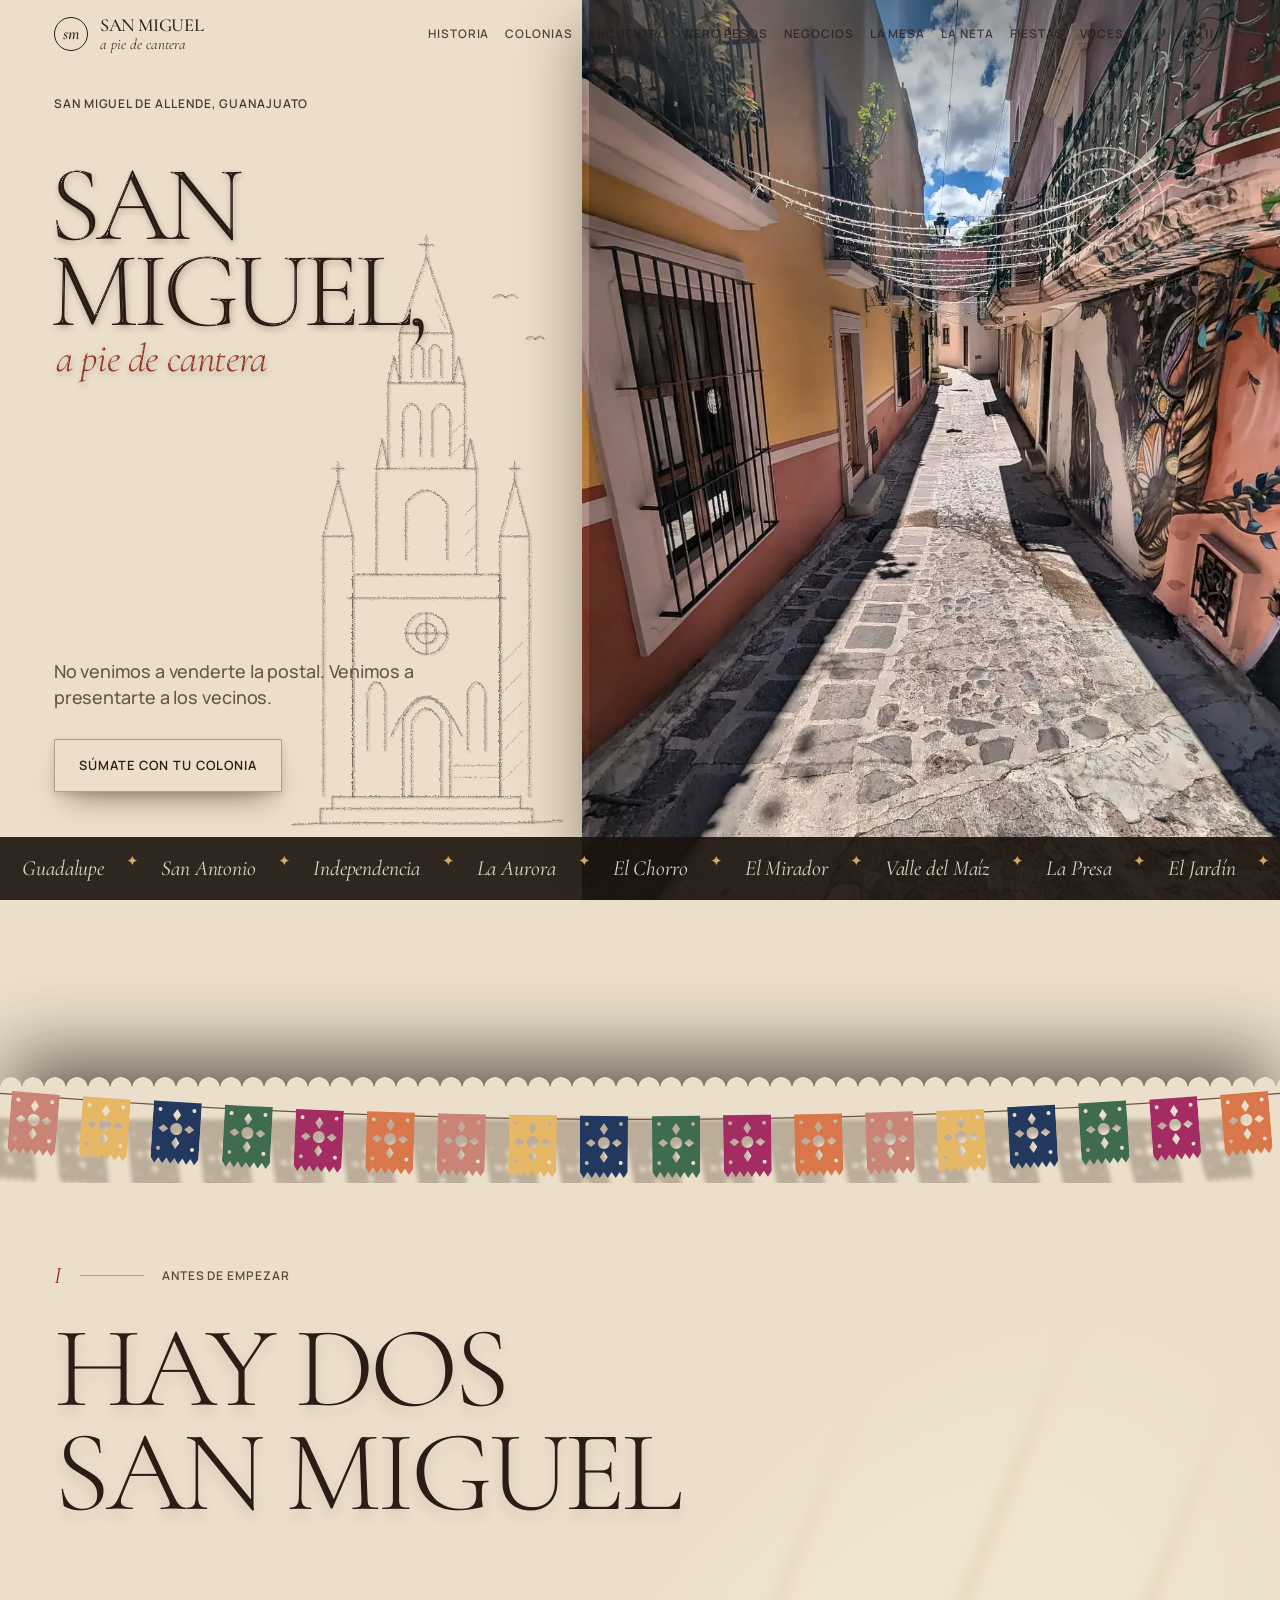
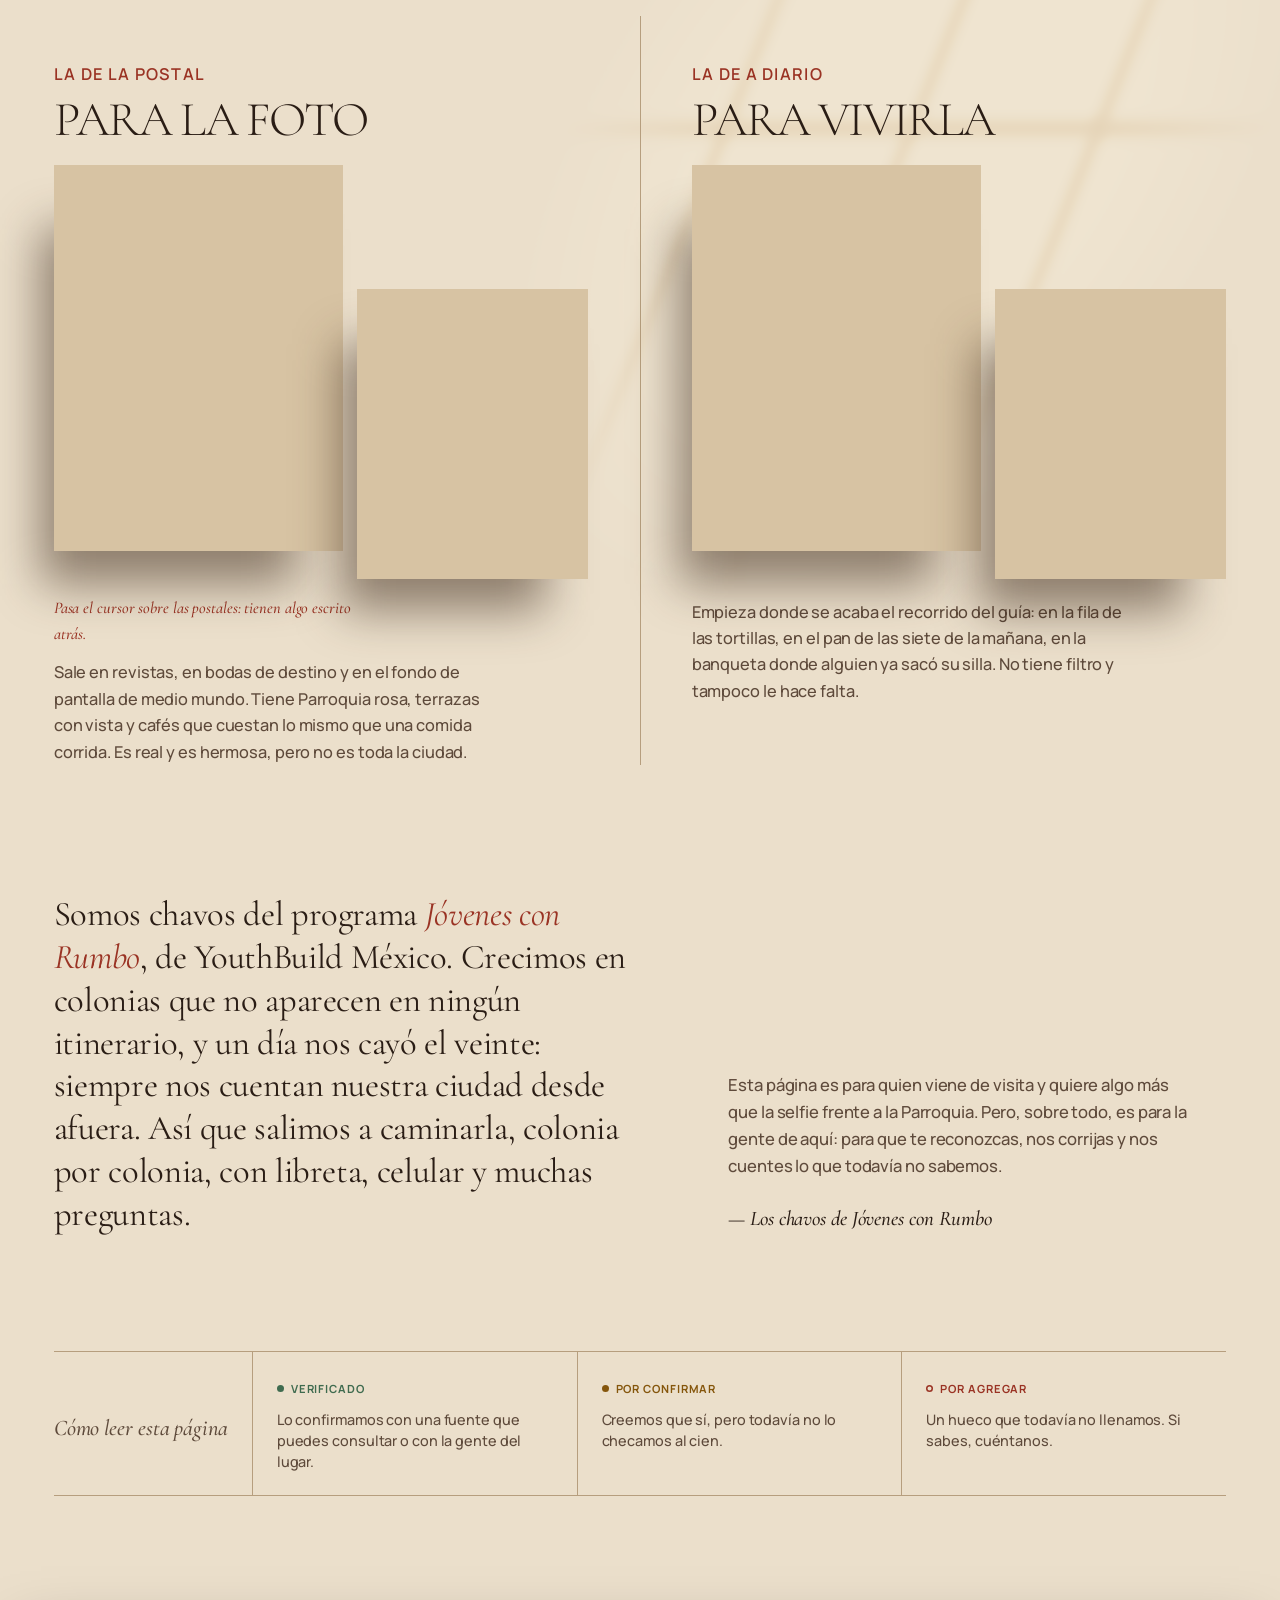
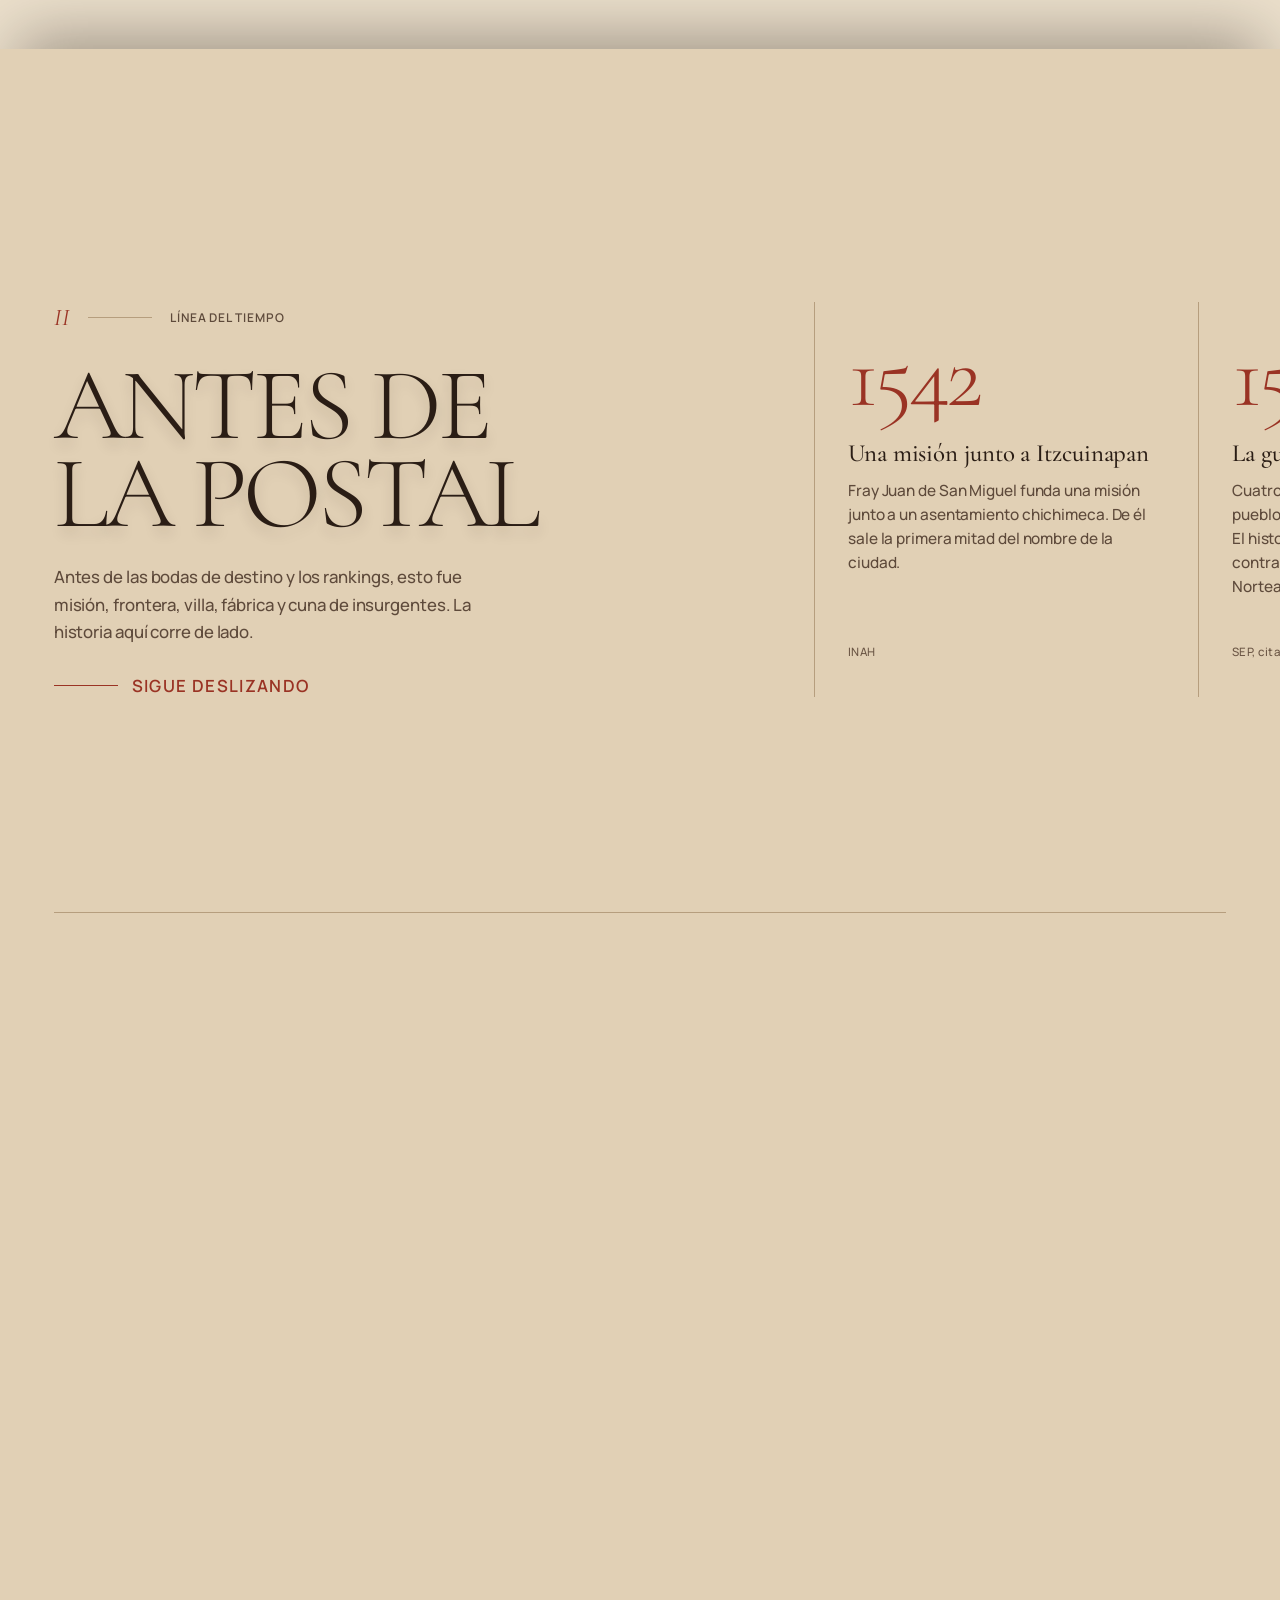
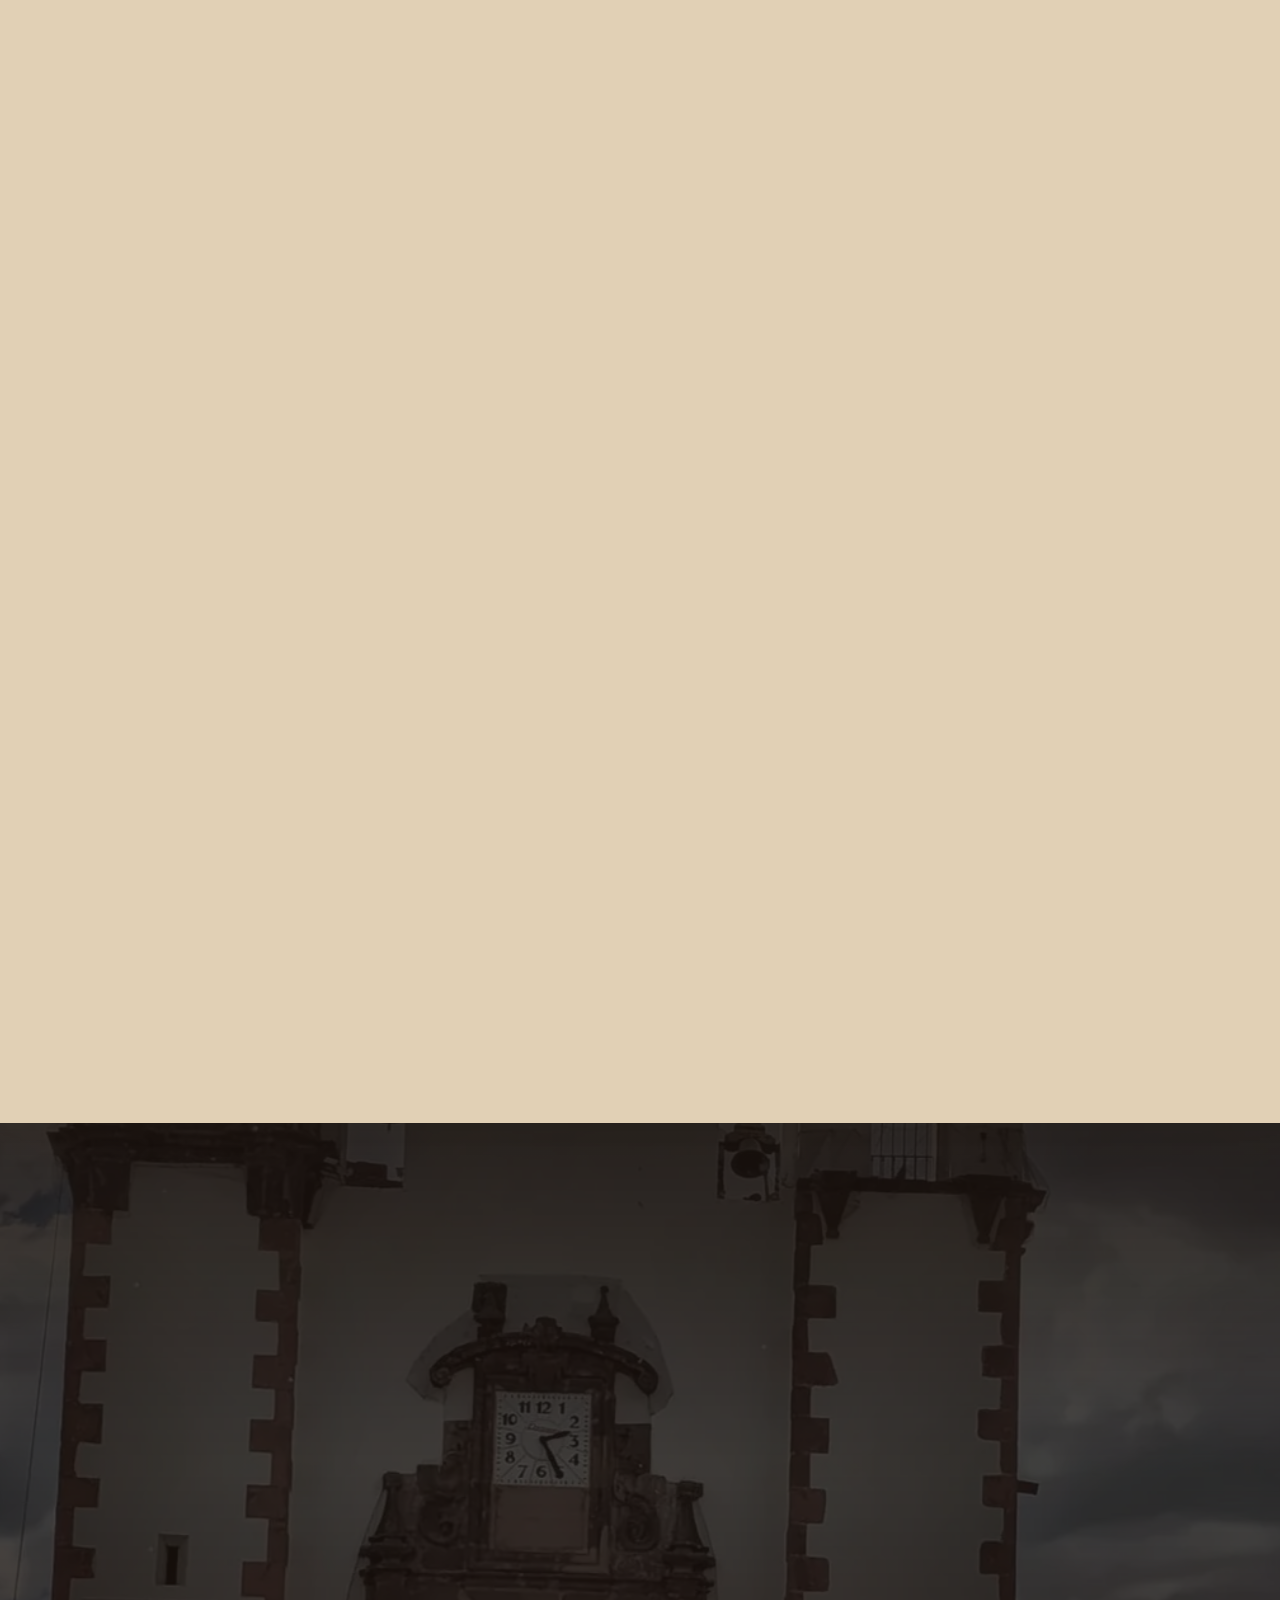
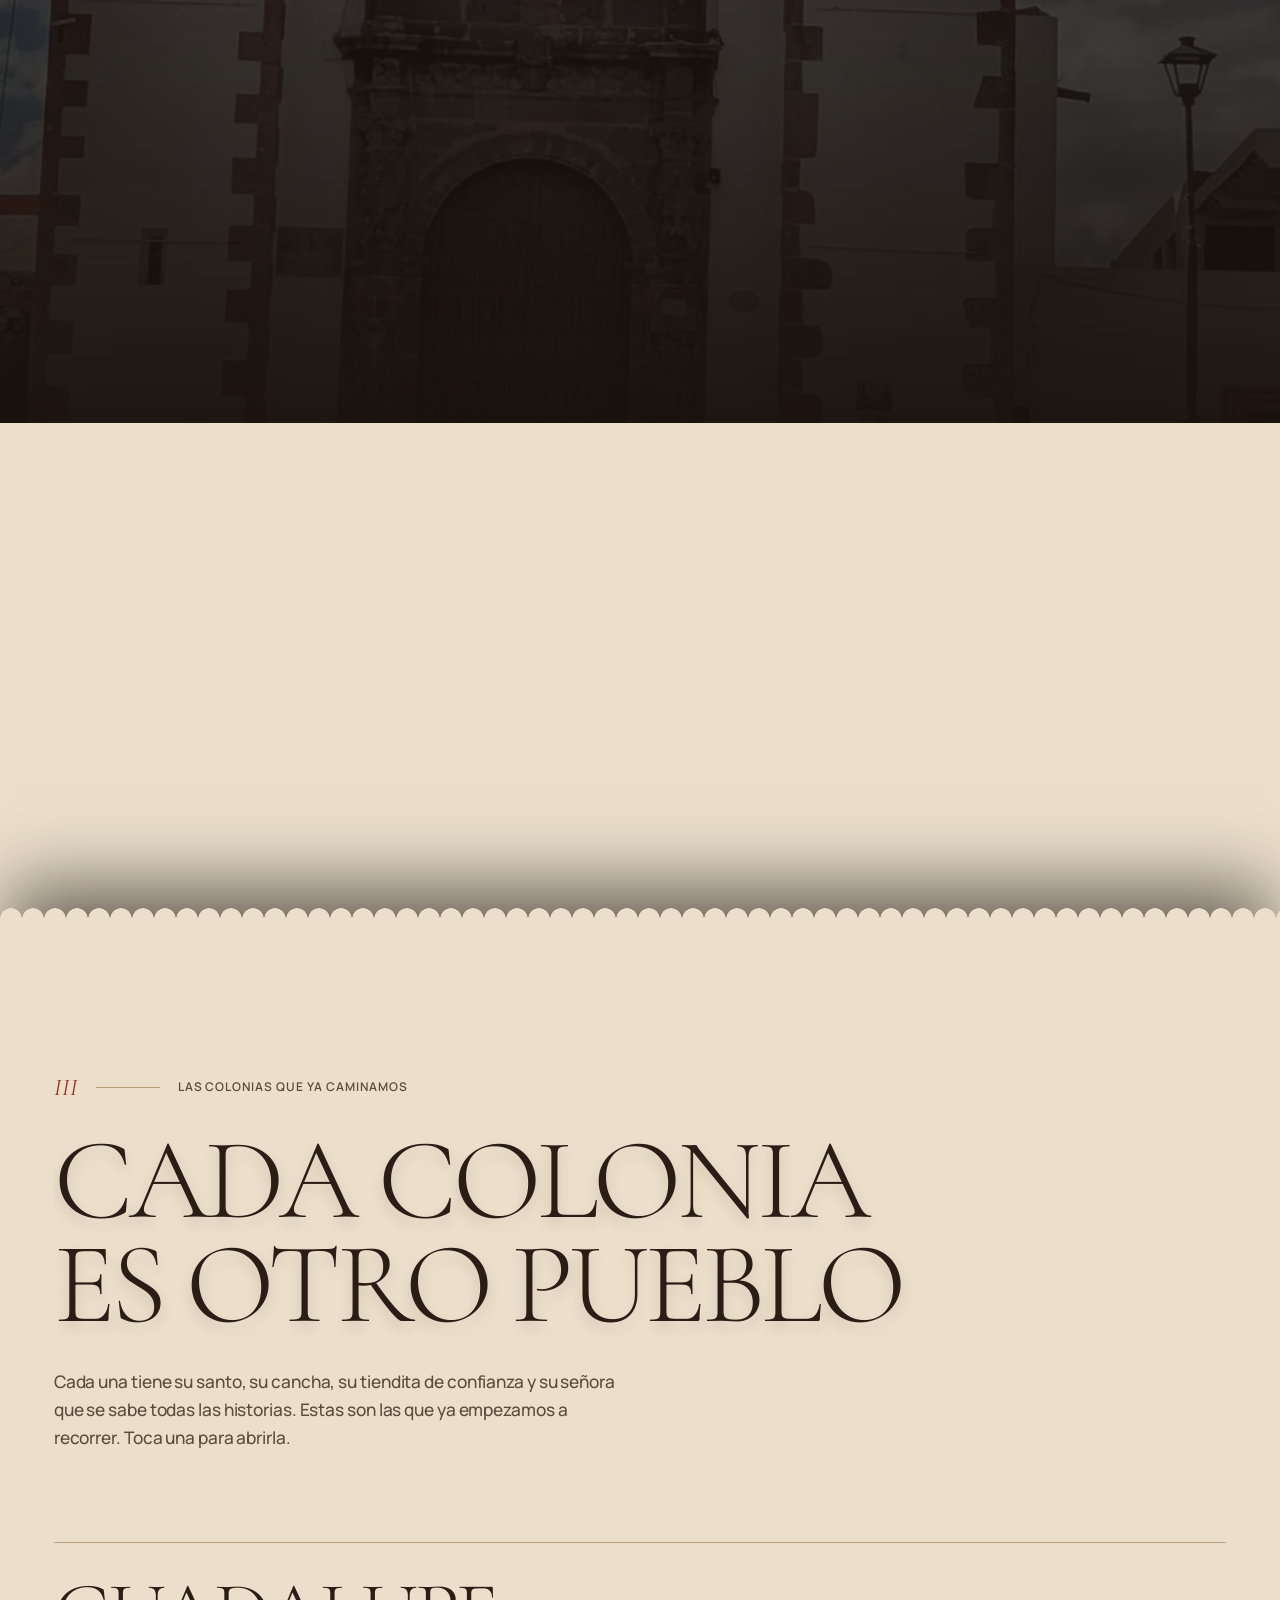
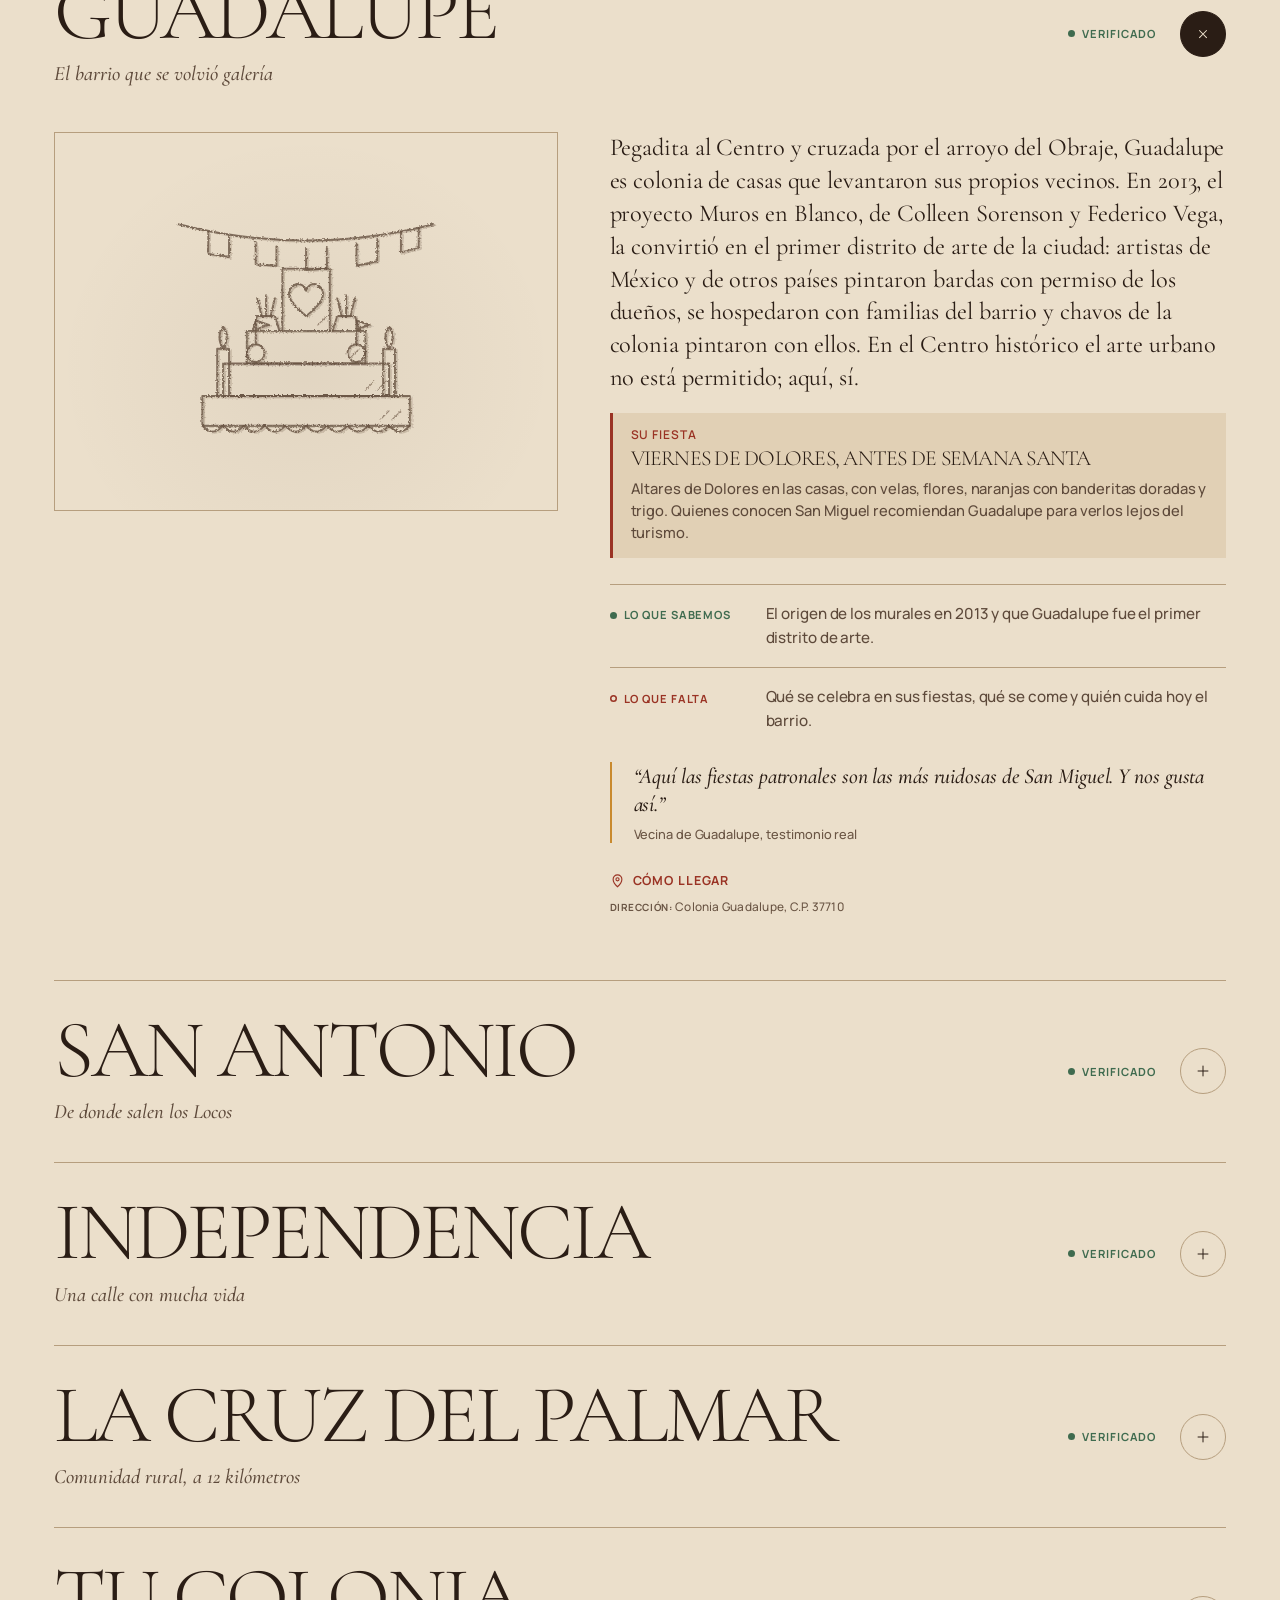
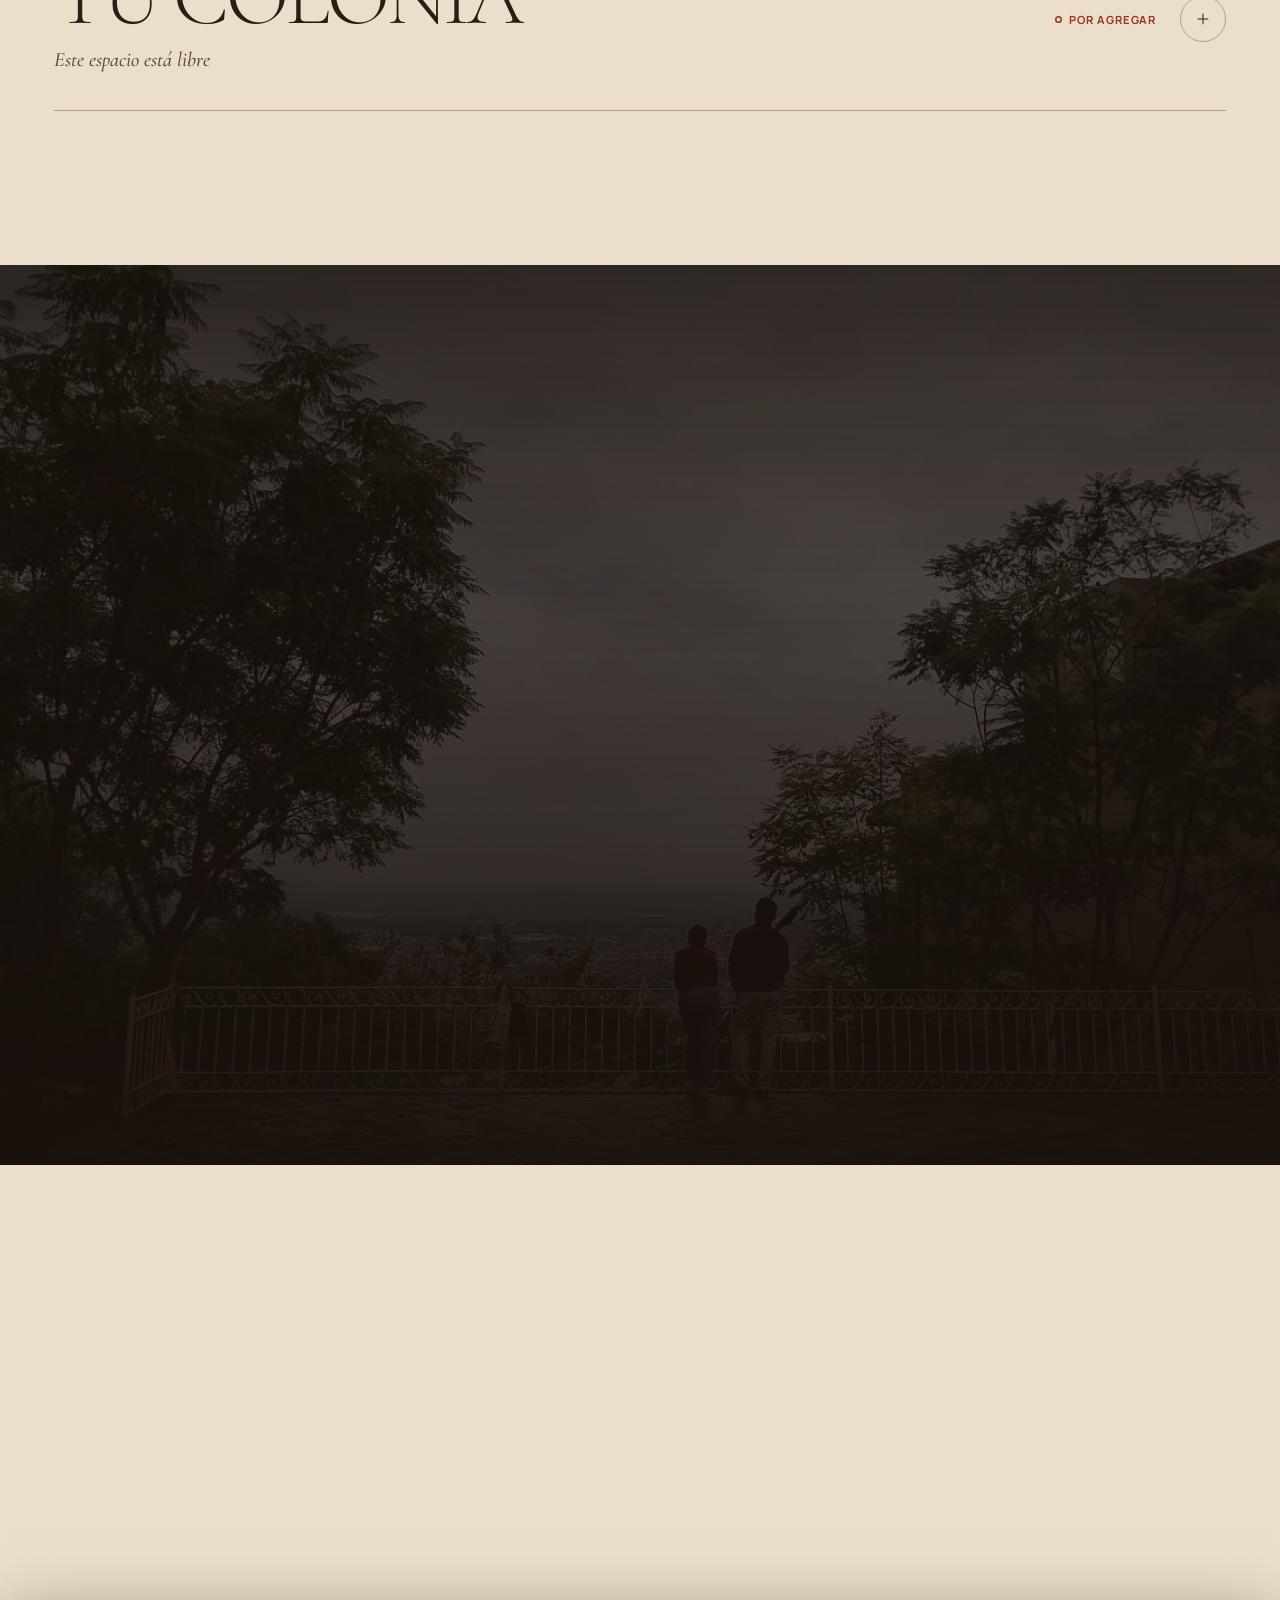
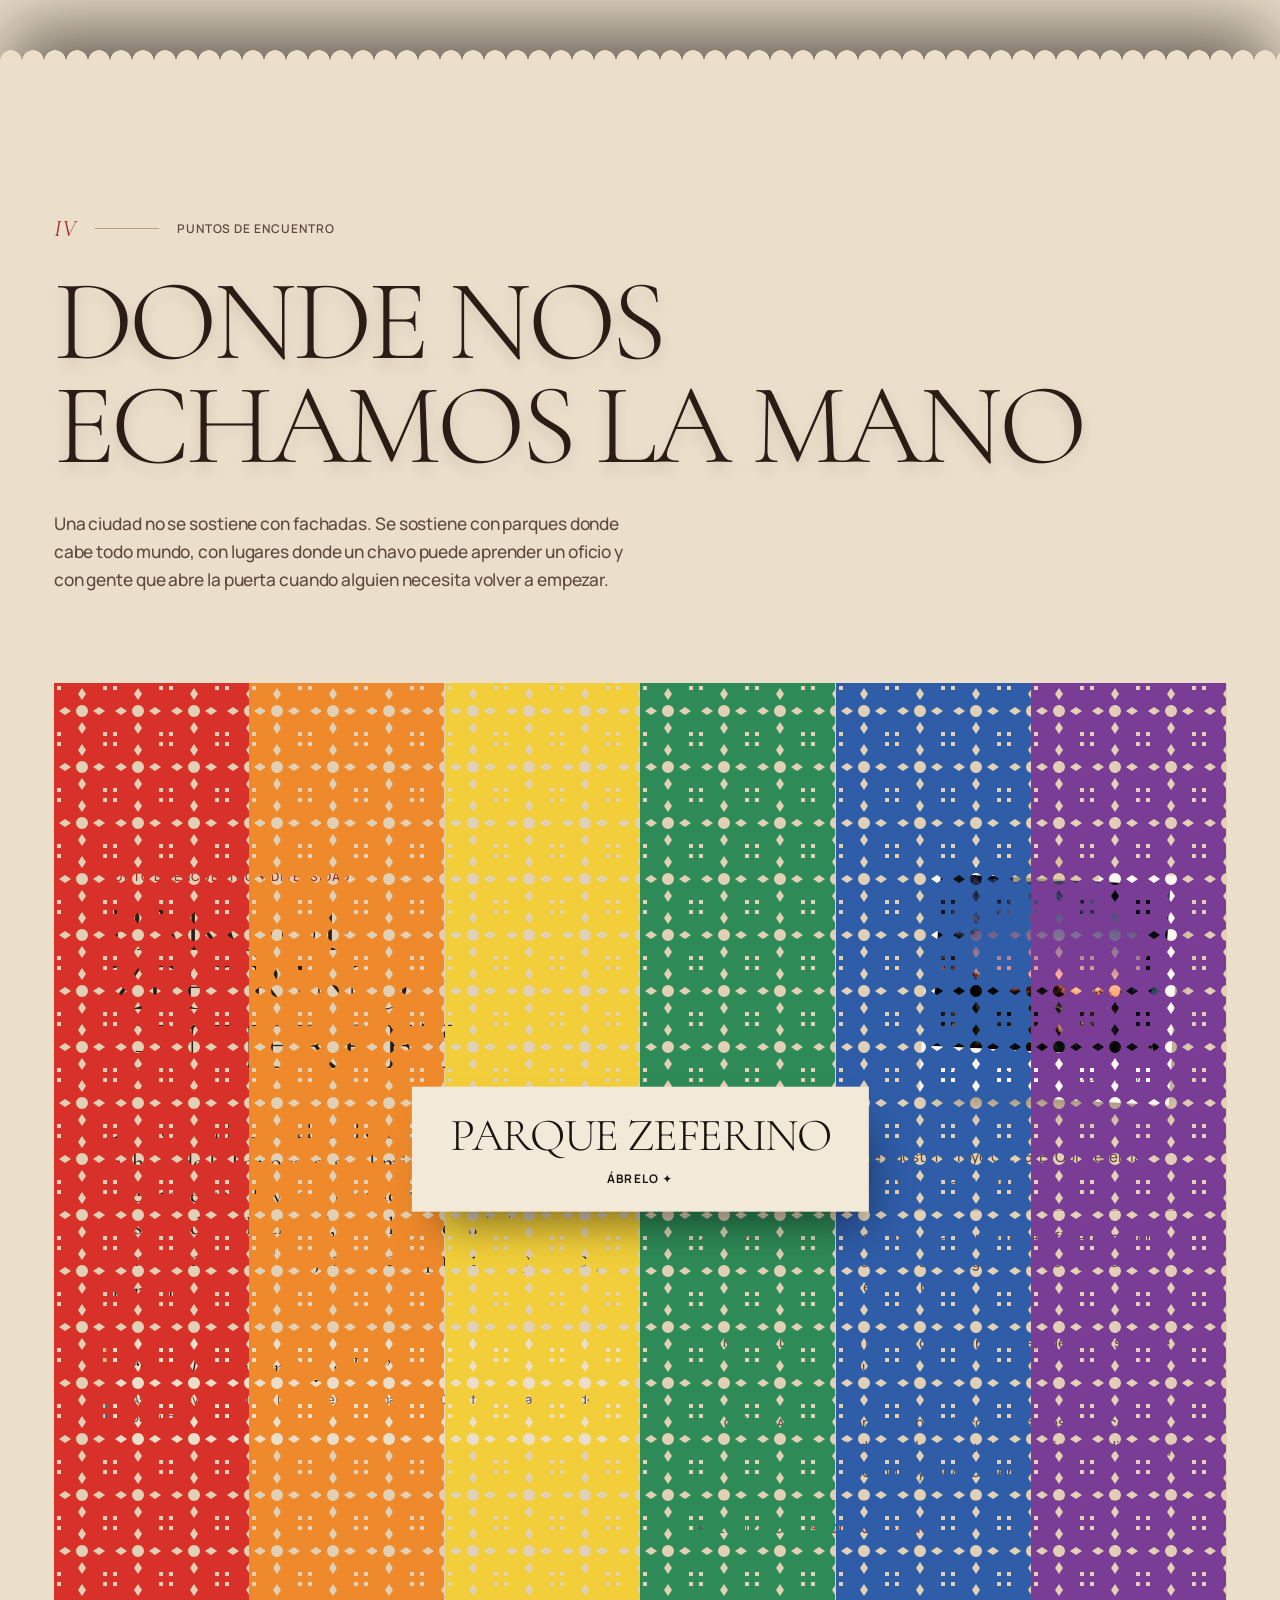
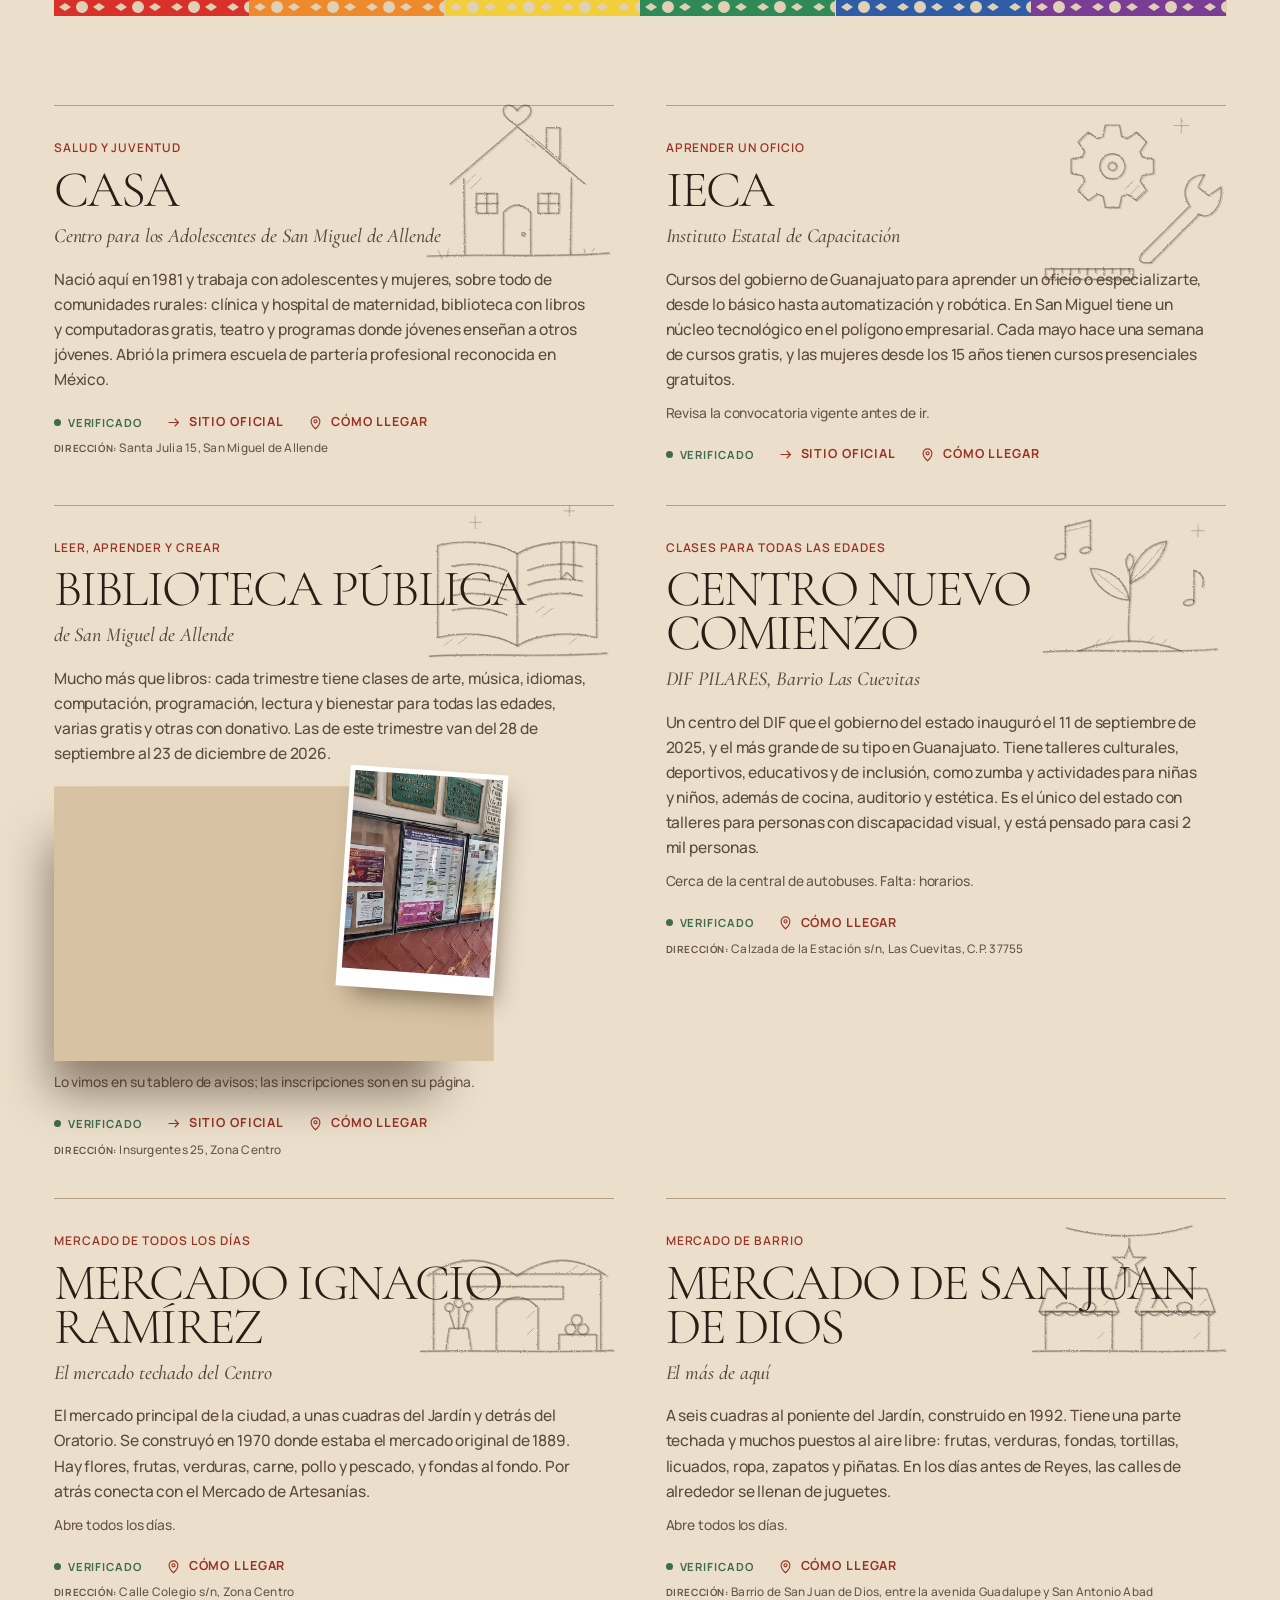
==== index.html @ 3d927558 "Add files via upload" ====
<!DOCTYPE html>
<html lang="es">
<head>
<meta charset="UTF-8">
<meta name="color-scheme" content="light">
<meta name="viewport" content="width=device-width, initial-scale=1, viewport-fit=cover">
<title>San Miguel, a pie de cantera — un recorrido de Jóvenes con Rumbo</title>
<link rel="icon" href="favicon.svg" type="image/svg+xml">
<meta name="theme-color" content="#EBDFCB">
<meta property="og:type" content="website">
<meta property="og:title" content="San Miguel, a pie de cantera">
<meta property="og:description" content="Un recorrido por la vida diaria de San Miguel de Allende, colonia por colonia, hecho por jóvenes de Jóvenes con Rumbo.">
<meta property="og:image" content="images/og-portada.jpg">
<meta name="twitter:card" content="summary_large_image">
<meta name="description" content="Un recorrido por la vida diaria de San Miguel de Allende, colonia por colonia, hecho por jóvenes del programa Jóvenes con Rumbo de YouthBuild México.">
<meta name="description" content="San Miguel de Allende contado colonia por colonia por jóvenes de aquí: historia, comunidades, planes sin gastar, negocios locales, fiestas y lo que no sale en la postal. Un proyecto de Jóvenes con Rumbo, YouthBuild México.">
<link rel="preconnect" href="https://fonts.googleapis.com">
<link rel="preconnect" href="https://fonts.gstatic.com" crossorigin>
<link href="https://fonts.googleapis.com/css2?family=Cormorant+Garamond:ital,wght@0,300;0,400;0,500;1,300;1,400&family=Manrope:wght@500;600;700&display=swap" rel="stylesheet">
<link rel="stylesheet" href="css/style.css">
</head>
<body>
<noscript><p style="padding:16px; background:#9A3324; color:#F3E9D8; font-family:sans-serif; text-align:center;">Esta página necesita JavaScript para mostrar sus fotos y varias secciones.</p></noscript>
<svg width="0" height="0" style="position:absolute" aria-hidden="true" focusable="false"><filter id="lapiz" x="-5%" y="-5%" width="110%" height="110%"><feTurbulence type="fractalNoise" baseFrequency="0.9" numOctaves="1" seed="4" result="ruido"/><feDisplacementMap in="SourceGraphic" in2="ruido" scale="2.4" xChannelSelector="R" yChannelSelector="G"/></filter><filter id="labrado" x="-4%" y="-14%" width="108%" height="140%" color-interpolation-filters="sRGB"><feGaussianBlur in="SourceAlpha" stdDeviation="1.5" result="bump"/><feDiffuseLighting in="bump" surfaceScale="2.8" diffuseConstant="1.2" lighting-color="#ffffff" result="luz"><feDistantLight azimuth="235" elevation="57"/></feDiffuseLighting><feComposite in="luz" in2="SourceGraphic" operator="arithmetic" k1="1" k2="0" k3="0" k4="0" result="relieve"/><feTurbulence type="fractalNoise" baseFrequency="0.85" numOctaves="2" seed="11" result="grano"/><feColorMatrix in="grano" type="saturate" values="0" result="granoG"/><feComponentTransfer in="granoG" result="granoS"><feFuncA type="linear" slope="0" intercept=".2"/></feComponentTransfer><feComposite in="granoS" in2="SourceAlpha" operator="in" result="granoT"/><feBlend in="granoT" in2="relieve" mode="multiply" result="piedra"/><feGaussianBlur in="SourceAlpha" stdDeviation="10" result="sb"/><feOffset in="sb" dy="6" result="so"/><feFlood flood-color="#120a06" flood-opacity=".62"/><feComposite in2="so" operator="in" result="sombra"/><feMerge><feMergeNode in="sombra"/><feMergeNode in="piedra"/></feMerge></filter><filter id="labrado-tinta" x="-4%" y="-14%" width="108%" height="140%" color-interpolation-filters="sRGB"><feGaussianBlur in="SourceAlpha" stdDeviation="1.3" result="bump"/><feSpecularLighting in="bump" surfaceScale="3.2" specularConstant="1" specularExponent="34" lighting-color="#fff6e6" result="brillo"><feDistantLight azimuth="235" elevation="48"/></feSpecularLighting><feComposite in="brillo" in2="SourceAlpha" operator="in" result="brilloT"/><feComposite in="SourceGraphic" in2="brilloT" operator="arithmetic" k1="0" k2="1" k3=".75" k4="0" result="relieve"/><feTurbulence type="fractalNoise" baseFrequency="0.85" numOctaves="2" seed="11" result="grano"/><feColorMatrix in="grano" type="saturate" values="0" result="granoG"/><feComponentTransfer in="granoG" result="granoS"><feFuncA type="linear" slope="0" intercept=".16"/></feComponentTransfer><feComposite in="granoS" in2="SourceAlpha" operator="in" result="granoT"/><feBlend in="granoT" in2="relieve" mode="multiply" result="piedra"/><feGaussianBlur in="SourceAlpha" stdDeviation="3" result="sb"/><feOffset in="sb" dx="1" dy="3" result="so"/><feFlood flood-color="#2a1d15" flood-opacity=".3"/><feComposite in2="so" operator="in" result="sombra"/><feMerge><feMergeNode in="sombra"/><feMergeNode in="piedra"/></feMerge></filter></svg>
<a class="salta" href="#dos">Saltar al contenido</a>

<!-- ===================== NAV ===================== -->
<nav class="nav sobre" id="nav" aria-label="Secciones">
  <div class="nav-in">
    <a class="marca" href="#inicio"><span class="marca-sello" aria-hidden="true">sm</span><span class="marca-txt">San Miguel<i>a pie de cantera</i></span></a>
    <div class="nav-links">
      <a href="#historia">Historia</a>
      <a href="#comunidades">Colonias</a>
      <a href="#encuentro">Encuentro</a>
      <a href="#cero-pesos">Cero pesos</a>
      <a href="#negocios">Negocios</a>
      <a href="#la-mesa">La mesa</a>
      <a href="#la-neta">La neta</a>
      <a href="#fiestas">Fiestas</a>
      <a href="#voces">Voces</a>
    </div>
    <svg class="sol" viewBox="0 0 44 26" aria-hidden="true"><path d="M4 23 A18 18 0 0 1 40 23"/><circle id="sol-punto" cx="4" cy="23" r="3.2"/></svg>
    <a class="btn btn-oscuro" href="#cuentanos" id="nav-cta">Cuéntanos</a>
    <button class="pausa" id="pausa" type="button" aria-pressed="false" title="Pausar animaciones"><svg class="i-pausa" viewBox="0 0 24 24" aria-hidden="true"><path d="M8 5v14M16 5v14"/></svg><svg class="i-play" viewBox="0 0 24 24" aria-hidden="true"><path d="M8 5l11 7-11 7z"/></svg><span class="sr">Pausar animaciones</span></button>
    <button class="menu-btn" id="menu-btn" aria-expanded="false" aria-controls="menu">Menú</button>
  </div>
</nav>

<div class="menu" id="menu" aria-hidden="true">
  <button class="menu-cerrar" id="menu-cerrar">Cerrar</button>
  <ol>
    <li><a href="#dos"><span>I</span>Dos San Miguel</a></li>
    <li><a href="#historia"><span>II</span>Historia</a></li>
    <li><a href="#comunidades"><span>III</span>Colonias</a></li>
    <li><a href="#encuentro"><span>IV</span>Encuentro</a></li>
    <li><a href="#cero-pesos"><span>V</span>Cero pesos</a></li>
    <li><a href="#negocios"><span>VI</span>Negocios</a></li>
    <li><a href="#la-mesa"><span>VII</span>La mesa</a></li>
    <li><a href="#la-neta"><span>VIII</span>La neta</a></li>
    <li><a href="#fiestas"><span>IX</span>Fiestas</a></li>
    <li><a href="#voces"><span>X</span>Voces</a></li>
    <li><a href="#cuentanos"><span>✦</span>Cuéntanos</a></li>
  </ol>
  <p class="lbl" style="opacity:.6">Jóvenes con Rumbo, YouthBuild México</p>
</div>

<main>
<!-- ===================== PORTADA + I. DOS SAN MIGUEL ===================== -->
<section class="capitulo dos" id="inicio">
  <header class="portada hero" data-portada>
    <div class="portada-foto"><img data-img="callejonLuces" alt="Callejón empedrado entre casas amarilla y rosa, con balcones de herrería, un mural y series de luces cruzando de lado a lado"></div>
    <div class="portada-velo"></div>
    <div class="hero-dibujo" aria-hidden="true"><svg viewBox="0 -16 200 416"><g filter="url(#lapiz)"><path class="tr " pathLength="1" style="transition-delay:0ms" d="M8 392 C60 388 140 394 192 389"/><path class="tr " pathLength="1" style="transition-delay:40ms" d="M28 391 L28 381 L172 381 L172 391"/><path class="tr " pathLength="1" style="transition-delay:80ms" d="M36 381 L36 373 L164 373 L164 381"/><path class="tr " pathLength="1" style="transition-delay:120ms" d="M30 373 L30 196 L50 196 L50 373"/><path class="tr " pathLength="1" style="transition-delay:160ms" d="M30 196 L40 158 L50 196"/><path class="tr " pathLength="1" style="transition-delay:200ms" d="M40 158 L40 146"/><path class="tr " pathLength="1" style="transition-delay:240ms" d="M36 150 L44 150"/><path class="tr " pathLength="1" style="transition-delay:280ms" d="M150 373 L150 196 L170 196 L170 373"/><path class="tr " pathLength="1" style="transition-delay:320ms" d="M150 196 L160 158 L170 196"/><path class="tr " pathLength="1" style="transition-delay:360ms" d="M160 158 L160 146"/><path class="tr " pathLength="1" style="transition-delay:400ms" d="M156 150 L164 150"/><path class="tr " pathLength="1" style="transition-delay:440ms" d="M50 373 L50 222 L150 222 L150 373"/><path class="tr " pathLength="1" style="transition-delay:480ms" d="M46 238 L154 238"/><path class="tr " pathLength="1" style="transition-delay:520ms" d="M84 373 L84 320 Q100 292 116 320 L116 373"/><path class="tr " pathLength="1" style="transition-delay:560ms" d="M90 373 L90 322 Q100 304 110 322 L110 373"/><path class="tr " pathLength="1" style="transition-delay:600ms" d="M76 332 Q100 278 124 332"/><path class="tr " pathLength="1" style="transition-delay:640ms" d="M86 262 a14 14 0 1 0 28 0 a14 14 0 1 0 -28 0"/><path class="tr " pathLength="1" style="transition-delay:680ms" d="M93 262 a7 7 0 1 0 14 0 a7 7 0 1 0 -14 0"/><path class="tr " pathLength="1" style="transition-delay:720ms" d="M100 248 L100 276"/><path class="tr " pathLength="1" style="transition-delay:760ms" d="M86 262 L114 262"/><path class="tr " pathLength="1" style="transition-delay:800ms" d="M60 342 L60 302 Q66 288 72 302 L72 342"/><path class="tr " pathLength="1" style="transition-delay:840ms" d="M128 342 L128 302 Q134 288 140 302 L140 342"/><path class="tr " pathLength="1" style="transition-delay:880ms" d="M66 222 L66 150 L134 150 L134 222"/><path class="tr " pathLength="1" style="transition-delay:920ms" d="M86 212 L86 174 Q100 156 114 174 L114 212"/><path class="tr " pathLength="1" style="transition-delay:960ms" d="M66 150 L70 130 L74 150"/><path class="tr " pathLength="1" style="transition-delay:1000ms" d="M134 150 L130 130 L126 150"/><path class="tr " pathLength="1" style="transition-delay:1040ms" d="M74 150 L74 92 L126 92 L126 150"/><path class="tr " pathLength="1" style="transition-delay:1080ms" d="M84 142 L84 112 Q90 100 96 112 L96 142"/><path class="tr " pathLength="1" style="transition-delay:1120ms" d="M104 142 L104 112 Q110 100 116 112 L116 142"/><path class="tr " pathLength="1" style="transition-delay:1160ms" d="M74 92 L78 74 L82 92"/><path class="tr " pathLength="1" style="transition-delay:1200ms" d="M126 92 L122 74 L118 92"/><path class="tr " pathLength="1" style="transition-delay:1240ms" d="M82 92 L82 58 L118 58 L118 92"/><path class="tr " pathLength="1" style="transition-delay:1280ms" d="M90 88 L90 70 Q94 62 98 70 L98 88"/><path class="tr " pathLength="1" style="transition-delay:1320ms" d="M102 88 L102 70 Q106 62 110 70 L110 88"/><path class="tr " pathLength="1" style="transition-delay:1360ms" d="M82 58 L100 6 L118 58"/><path class="tr " pathLength="1" style="transition-delay:1400ms" d="M100 6 L100 -8"/><path class="tr " pathLength="1" style="transition-delay:1440ms" d="M95 -2 L105 -2"/><path class="tr " pathLength="1" style="transition-delay:1480ms" d="M146 34 q4 -4 8 0 q4 -4 8 0"/><path class="tr " pathLength="1" style="transition-delay:1520ms" d="M168 62 q3 -3 6 0 q3 -3 6 0"/><path class="tr h" pathLength="1" style="transition-delay:1560ms" d="M152 362 L166 348"/><path class="tr h" pathLength="1" style="transition-delay:1600ms" d="M152 342 L166 328"/><path class="tr h" pathLength="1" style="transition-delay:1640ms" d="M152 322 L166 308"/><path class="tr h" pathLength="1" style="transition-delay:1680ms" d="M152 302 L166 288"/><path class="tr h" pathLength="1" style="transition-delay:1720ms" d="M152 282 L166 268"/><path class="tr h" pathLength="1" style="transition-delay:1760ms" d="M126 210 L134 202"/><path class="tr h" pathLength="1" style="transition-delay:1800ms" d="M126 196 L134 188"/><path class="tr h" pathLength="1" style="transition-delay:1840ms" d="M126 182 L134 174"/><path class="tr h" pathLength="1" style="transition-delay:1880ms" d="M118 140 L126 132"/><path class="tr h" pathLength="1" style="transition-delay:1920ms" d="M118 126 L126 118"/><path class="tr h" pathLength="1" style="transition-delay:1960ms" d="M108 46 L114 56"/><path class="tr h" pathLength="1" style="transition-delay:2000ms" d="M106 34 L112 46"/><path class="tr h" pathLength="1" style="transition-delay:2040ms" d="M118 360 L148 360"/><path class="tr h" pathLength="1" style="transition-delay:2080ms" d="M118 352 L148 352"/><g class="eco" transform="translate(1.2 .8)"><path class="tr " pathLength="1" style="transition-delay:0ms" d="M8 392 C60 388 140 394 192 389"/><path class="tr " pathLength="1" style="transition-delay:40ms" d="M28 391 L28 381 L172 381 L172 391"/><path class="tr " pathLength="1" style="transition-delay:80ms" d="M36 381 L36 373 L164 373 L164 381"/><path class="tr " pathLength="1" style="transition-delay:120ms" d="M30 373 L30 196 L50 196 L50 373"/><path class="tr " pathLength="1" style="transition-delay:160ms" d="M30 196 L40 158 L50 196"/><path class="tr " pathLength="1" style="transition-delay:200ms" d="M40 158 L40 146"/><path class="tr " pathLength="1" style="transition-delay:240ms" d="M36 150 L44 150"/><path class="tr " pathLength="1" style="transition-delay:280ms" d="M150 373 L150 196 L170 196 L170 373"/><path class="tr " pathLength="1" style="transition-delay:320ms" d="M150 196 L160 158 L170 196"/><path class="tr " pathLength="1" style="transition-delay:360ms" d="M160 158 L160 146"/><path class="tr " pathLength="1" style="transition-delay:400ms" d="M156 150 L164 150"/><path class="tr " pathLength="1" style="transition-delay:440ms" d="M50 373 L50 222 L150 222 L150 373"/><path class="tr " pathLength="1" style="transition-delay:480ms" d="M46 238 L154 238"/><path class="tr " pathLength="1" style="transition-delay:520ms" d="M84 373 L84 320 Q100 292 116 320 L116 373"/><path class="tr " pathLength="1" style="transition-delay:560ms" d="M90 373 L90 322 Q100 304 110 322 L110 373"/><path class="tr " pathLength="1" style="transition-delay:600ms" d="M76 332 Q100 278 124 332"/><path class="tr " pathLength="1" style="transition-delay:640ms" d="M86 262 a14 14 0 1 0 28 0 a14 14 0 1 0 -28 0"/><path class="tr " pathLength="1" style="transition-delay:680ms" d="M93 262 a7 7 0 1 0 14 0 a7 7 0 1 0 -14 0"/><path class="tr " pathLength="1" style="transition-delay:720ms" d="M100 248 L100 276"/><path class="tr " pathLength="1" style="transition-delay:760ms" d="M86 262 L114 262"/><path class="tr " pathLength="1" style="transition-delay:800ms" d="M60 342 L60 302 Q66 288 72 302 L72 342"/><path class="tr " pathLength="1" style="transition-delay:840ms" d="M128 342 L128 302 Q134 288 140 302 L140 342"/><path class="tr " pathLength="1" style="transition-delay:880ms" d="M66 222 L66 150 L134 150 L134 222"/><path class="tr " pathLength="1" style="transition-delay:920ms" d="M86 212 L86 174 Q100 156 114 174 L114 212"/><path class="tr " pathLength="1" style="transition-delay:960ms" d="M66 150 L70 130 L74 150"/><path class="tr " pathLength="1" style="transition-delay:1000ms" d="M134 150 L130 130 L126 150"/><path class="tr " pathLength="1" style="transition-delay:1040ms" d="M74 150 L74 92 L126 92 L126 150"/><path class="tr " pathLength="1" style="transition-delay:1080ms" d="M84 142 L84 112 Q90 100 96 112 L96 142"/><path class="tr " pathLength="1" style="transition-delay:1120ms" d="M104 142 L104 112 Q110 100 116 112 L116 142"/><path class="tr " pathLength="1" style="transition-delay:1160ms" d="M74 92 L78 74 L82 92"/><path class="tr " pathLength="1" style="transition-delay:1200ms" d="M126 92 L122 74 L118 92"/><path class="tr " pathLength="1" style="transition-delay:1240ms" d="M82 92 L82 58 L118 58 L118 92"/><path class="tr " pathLength="1" style="transition-delay:1280ms" d="M90 88 L90 70 Q94 62 98 70 L98 88"/><path class="tr " pathLength="1" style="transition-delay:1320ms" d="M102 88 L102 70 Q106 62 110 70 L110 88"/><path class="tr " pathLength="1" style="transition-delay:1360ms" d="M82 58 L100 6 L118 58"/><path class="tr " pathLength="1" style="transition-delay:1400ms" d="M100 6 L100 -8"/><path class="tr " pathLength="1" style="transition-delay:1440ms" d="M95 -2 L105 -2"/><path class="tr " pathLength="1" style="transition-delay:1480ms" d="M146 34 q4 -4 8 0 q4 -4 8 0"/><path class="tr " pathLength="1" style="transition-delay:1520ms" d="M168 62 q3 -3 6 0 q3 -3 6 0"/></g></g></svg></div>
    <div class="hero-meta lbl"><span>San Miguel de Allende, Guanajuato</span><span>Un recorrido de Jóvenes con Rumbo</span></div>
    <svg class="matasellos" viewBox="0 0 220 160" aria-hidden="true"><defs><path id="ms-c" d="M80 80 m-56 0 a56 56 0 1 1 112 0 a56 56 0 1 1 -112 0"/></defs><circle cx="80" cy="80" r="68"/><circle cx="80" cy="80" r="44"/><text class="ms-arco"><textPath href="#ms-c" textLength="348" lengthAdjust="spacing">SAN MIGUEL DE ALLENDE ✦ GUANAJUATO ✦</textPath></text><text x="80" y="78" class="ms-1">a pie</text><text x="80" y="98" class="ms-2">2026</text><path class="ms-ondas" d="M150 58 q9 -7 18 0 t18 0 t18 0 t18 0 M150 74 q9 -7 18 0 t18 0 t18 0 t18 0 M150 90 q9 -7 18 0 t18 0 t18 0 t18 0 M150 106 q9 -7 18 0 t18 0 t18 0 t18 0"/></svg>
    <div class="portada-txt hero-txt">
      <h1 class="hero-titulo" id="hero-h1" aria-label="San Miguel, a pie de cantera"><span class="disp h1-main" aria-hidden="true">San Miguel,</span><span class="h1-sub" aria-hidden="true">a pie de cantera</span></h1>
      <div class="hero-bajo">
        <p>No venimos a venderte la postal. Venimos a presentarte a los vecinos.</p>
        <div class="hero-acc">
          <a class="enlace" href="#cuentanos">Súmate con tu colonia</a>
        </div>
      </div>
    </div>
    <div class="marquesina" aria-hidden="true"><div class="marquesina-pista" id="marquesina"></div></div>
  </header>

  <div class="pliego" id="dos" tabindex="-1">
    <div class="guirnalda" data-guirnalda="claro"></div>
    <div class="pliego-in">
      <div class="luz" aria-hidden="true"></div>
      <div class="cont">
        <div class="cabeza lbl"><b>I</b><i></i>Antes de empezar</div>
        <h2 class="disp titulo sube cincel" data-rev><span><span>Hay dos</span></span><span><span>San Miguel</span></span></h2>

        <div class="dos-cols">
          <article class="ciudad">
            <p class="lbl" style="color:var(--acento)">La de la postal</p>
            <h3 class="disp">Para la foto</h3>
            <div class="fotos">
              <figure class="cuadro rev postal-lente" data-rev><div class="marco"><img data-img="fachada" alt="Fachada labrada en cantera de un templo del Centro al caer la tarde"><div class="reverso" aria-hidden="true"><span class="rv-sello"><b>✦</b><small>$0</small></span><span class="rv-mata">San Miguel<br>de Allende</span><p class="rv-txt">Nosotros no somos de San Miguel de Allende, San Miguel de Allende es nuestro.</p><p class="rv-firma">— Los chavos de Jóvenes con Rumbo</p></div></div></figure>
              <figure class="cuadro rev postal-lente" data-rev><div class="marco"><img data-img="parroquiaDia" alt="La Parroquia de San Miguel Arcángel entre los tejados, con el cerro detrás, en una tarde soleada"><div class="reverso" aria-hidden="true"><span class="rv-sello"><b>✦</b><small>$0</small></span><span class="rv-mata">San Miguel<br>de Allende</span><p class="rv-txt">Dicen los pueblitos que te dejes de cuentos, la magia la tienes tú.</p><p class="rv-firma">— Saludos desde mi colonia</p></div></div></figure>
            </div>
            <p class="pista-postal"><span class="pista-raton">Pasa el cursor sobre las postales: tienen algo escrito atrás.</span><span class="pista-toque">Toca una postal para voltearla.</span></p>
            <p>Sale en revistas, en bodas de destino y en el fondo de pantalla de medio mundo. Tiene Parroquia rosa, terrazas con vista y cafés que cuestan lo mismo que una comida corrida. Es real y es hermosa, pero no es toda la ciudad.</p>
          </article>
          <hr class="regla">
          <article class="ciudad">
            <p class="lbl" style="color:var(--acento)">La de a diario</p>
            <h3 class="disp">Para vivirla</h3>
            <div class="fotos">
              <figure class="cuadro rev" data-rev><div class="marco"><img data-img="mercadoGente" alt="Puesto de frutas y verduras bajo los árboles, con gente comprando"></div></figure>
              <figure class="cuadro rev" data-rev><div class="marco"><img data-img="colmena" alt="Interior de una panadería de barrio con anaqueles de pan dulce"></div></figure>
            </div>
            <p>Empieza donde se acaba el recorrido del guía: en la fila de las tortillas, en el pan de las siete de la mañana, en la banqueta donde alguien ya sacó su silla. No tiene filtro y tampoco le hace falta.</p>
          </article>
        </div>

        <div class="manifiesto">
          <div>
            <p class="grande">Somos chavos del programa <em>Jóvenes con Rumbo</em>, de YouthBuild México. Crecimos en colonias que no aparecen en ningún itinerario, y un día nos cayó el veinte: siempre nos cuentan nuestra ciudad desde afuera. Así que salimos a caminarla, colonia por colonia, con libreta, celular y muchas preguntas.</p>
          </div>
          <div>
            <p class="chico">Esta página es para quien viene de visita y quiere algo más que la selfie frente a la Parroquia. Pero, sobre todo, es para la gente de aquí: para que te reconozcas, nos corrijas y nos cuentes lo que todavía no sabemos.</p>
            <p class="firma">— Los chavos de Jóvenes con Rumbo</p>
          </div>
        </div>

        <div class="leyenda">
          <p>Cómo leer esta página</p>
          <div><span class="tag tag-ok">Verificado</span><p>Lo confirmamos con una fuente que puedes consultar o con la gente del lugar.</p></div>
          <div><span class="tag tag-conf">Por confirmar</span><p>Creemos que sí, pero todavía no lo checamos al cien.</p></div>
          <div><span class="tag tag-falta">Por agregar</span><p>Un hueco que todavía no llenamos. Si sabes, cuéntanos.</p></div>
        </div>
      </div>
    </div>
  </div>
</section>

<!-- ===================== II. HISTORIA ===================== -->
<section class="historia" id="historia" aria-labelledby="historia-t">
  <div class="hist-pin">
    <div class="hist-pista" id="hist-pista">
      <div class="hist-intro">
        <div class="cabeza lbl"><b>II</b><i></i>Línea del tiempo</div>
        <h2 class="disp titulo" id="historia-t">Antes de la postal</h2>
        <p>Antes de las bodas de destino y los rankings, esto fue misión, frontera, villa, fábrica y cuna de insurgentes. La historia aquí corre de lado.</p>
        <p class="desliza lbl"><i></i>Sigue deslizando</p>
      </div>
      <article class="anio"><b>1542</b><h3>Una misión junto a Itzcuinapan</h3><p>Fray Juan de San Miguel funda una misión junto a un asentamiento chichimeca. De él sale la primera mitad del nombre de la ciudad.</p><p class="fte">INAH</p></article>
      <article class="anio"><b>1550<small>–90</small></b><h3>La guerra chichimeca</h3><p>Cuatro décadas de resistencia de los pueblos del norte frente al avance español. El historiador Philip Powell la llamó la guerra contra pueblos indígenas más larga de Norteamérica.</p><p class="fte">SEP, citando a Powell</p></article>
      <article class="anio"><b>1555</b><h3>La mudanza</h3><p>El pueblo se traslada a donde está hoy, junto al manantial de El Chorro. El primer sitio todavía se conoce como San Miguel Viejo.</p><p class="fte">INAH, UNESCO</p></article>
      <article class="anio"><b>1769</b><h3>Nace Ignacio Allende</h3><p>En la casa frente a la plaza principal, que hoy es museo. Cada 21 de enero el municipio celebra su natalicio.</p><p class="fte">Gobierno Municipal</p></article>
      <article class="anio"><b>1810</b><h3>“Aquí nació México”</h3><p>Allende se vuelve uno de los líderes del movimiento de Independencia. Por eso, cada septiembre, la ciudad lo presume con ese lema.</p><p class="fte">Gobierno Municipal</p></article>
      <article class="anio"><b>1826</b><h3>De villa a ciudad</h3><p>El 8 de marzo, el Congreso de Guanajuato eleva a la villa de San Miguel el Grande al rango de ciudad y le cambia el apellido: San Miguel de Allende.</p><p class="fte">Gobierno Municipal</p></article>
      <article class="anio"><b>1880</b><h3>La postal la hizo un vecino</h3><p>Zeferino Gutiérrez, albañil y cantero otomí de aquí, levanta la fachada neogótica de la Parroquia guiándose por grabados de la catedral de Colonia. La cantera rosa la sacó del volcán Palo Huérfano.</p><p class="fte">INAH, México Desconocido</p></article>
      <article class="anio"><b>1924</b><h3>Vuelve la Alborada</h3><p>Los obreros de la fábrica textil La Aurora retoman la fiesta. Más de cien años después, la ciudad sigue despertando con cohetes a las cuatro de la mañana.</p><p class="fte">UnoTV, Mexico News Daily</p></article>
      <article class="anio"><b>2008</b><h3>Patrimonio Mundial</h3><p>El 7 de julio, la UNESCO inscribe a la villa protectora de San Miguel y al Santuario de Atotonilco en su lista.</p><p class="fte">UNESCO, INAH</p></article>
      <article class="anio ultimo"><b>2026</b><h3>Doscientos años</h3><p>Bicentenario como ciudad y, por tercer año seguido, “mejor ciudad del mundo” según los lectores de Travel + Leisure. De eso hablamos en el capítulo VIII.</p><p class="fte">Gobierno Municipal, Time Out</p></article>
    </div>
    <div class="hist-barra" aria-hidden="true"><i id="hist-barra"></i></div>
  </div>
</section>

<!-- ===================== III. COMUNIDADES ===================== -->
<section class="capitulo" id="comunidades" aria-labelledby="comunidades-t">
  <div class="portada" data-portada>
    <div class="portada-foto"><img data-img="templo" alt="Templo de barrio de muros blancos con dos campanarios, reloj sobre la puerta y una escalinata"></div>
    <div class="portada-velo"></div>
    <div class="portada-txt">
      <div class="portada-num lbl"><b>III</b><i></i>Capítulo</div>
      <h2 class="disp cincel sube" data-rev id="comunidades-t"><span><span>Colonia por colonia</span></span></h2>
      <p class="portada-sub">Aquí no hay guía de turistas. Hay vecinos.</p>
    </div>
  </div>
  <div class="pliego">
    <div class="pliego-in"><div class="cont">
      <div class="cabeza lbl"><b>III</b><i></i>Las colonias que ya caminamos</div>
      <h2 class="disp titulo sube cincel" data-rev><span><span>Cada colonia</span></span><span><span>es otro pueblo</span></span></h2>
      <p class="intro">Cada una tiene su santo, su cancha, su tiendita de confianza y su señora que se sabe todas las historias. Estas son las que ya empezamos a recorrer. Toca una para abrirla.</p>
      <div class="filas" id="filas"></div>
    </div></div>
  </div>
</section>

<!-- ===================== IV. PUNTOS DE ENCUENTRO ===================== -->
<section class="capitulo encuentro" id="encuentro" aria-labelledby="encuentro-t">
  <div class="portada" data-portada>
    <div class="portada-foto"><img data-img="miradorGente" alt="Dos personas recargadas en un barandal, mirando la ciudad desde lo alto en un día nublado"></div>
    <div class="portada-velo"></div>
    <div class="portada-txt">
      <div class="portada-num lbl"><b>IV</b><i></i>Capítulo</div>
      <h2 class="disp cincel sube" data-rev id="encuentro-t"><span><span>Aquí nadie camina solo</span></span></h2>
      <p class="portada-sub">Parques, talleres y gente que abre la puerta: los lugares donde la comunidad se sostiene.</p>
    </div>
  </div>
  <div class="pliego">
    <div class="pliego-in"><div class="cont">
      <div class="cabeza lbl"><b>IV</b><i></i>Puntos de encuentro</div>
      <h2 class="disp titulo sube cincel" data-rev><span><span>Donde nos</span></span><span><span>echamos la mano</span></span></h2>
      <p class="intro">Una ciudad no se sostiene con fachadas. Se sostiene con parques donde cabe todo mundo, con lugares donde un chavo puede aprender un oficio y con gente que abre la puerta cuando alguien necesita volver a empezar.</p>

      <article class="zeferino" id="zeferino" aria-labelledby="zf-t">
        <div class="guirnalda zf-guirnalda" data-guirnalda="orgullo" aria-hidden="true"></div>
        <div class="zf-cont" id="zf-cont">
          <div>
            <p class="lbl zf-lbl">Punto de encuentro ✦ Diversidad</p>
            <h3 class="disp" id="zf-t">Parque Zeferino Gutiérrez</h3>
            <p class="zf-lead">Lleva el nombre del albañil otomí que levantó la fachada de la Parroquia, sí, el mismo de la historia de este proyecto. Hoy es el parque municipal más nuevo y más grande de la ciudad, y un lugar donde la comunidad LGBT+ se junta a compartir, en público y a plena luz.</p>
            <blockquote class="zf-cita">“Orgullo, resistencia y sabor”<cite>Así se convocó el picnic LGBT+ del 24 de mayo de 2025, frente a la fuente del parque.</cite></blockquote>
          </div>
          <div>
            <figure class="zf-foto" aria-label="Espacio para una foto del Parque Zeferino">
              <div class="zf-foto-in"><img data-img="parque" alt="El lago del Parque Zeferino al atardecer, con luces y árboles"></div>
              <figcaption>El lago al atardecer, foto del equipo</figcaption>
            </figure>
            <ul class="zf-lista">
              <li><b>Dónde</b><span>Calle Agustín Arroyo Ch. 15, El Obraje, en la orilla norte de la ciudad.</span></li>
              <li><b>Qué hay</b><span>Pasto para tirarte, un lago artificial con fuente, la escultura “La Giganta”, juegos, gimnasio al aire libre y un foro.</span></li>
              <li><b>Cuándo se llena</b><span>En la Feria de la Candelaria, que ahora se hace aquí.</span></li>
              <li><b>Por qué está aquí</b><span>Porque hablar de comunidad es decir con todas sus letras que la comunidad es diversa, y que todas y todos caben.</span></li>
            </ul>
            <div class="zf-acc"><span class="tag tag-ok">Verificado</span><a class="ir" href="https://www.google.com/maps/search/?api=1&amp;query=Parque%20Zeferino%20Guti%C3%A9rrez%2C%20San%20Miguel%20de%20Allende" target="_blank" rel="noopener"><svg viewBox="0 0 24 24" fill="none" stroke="currentColor" stroke-width="1.8" aria-hidden="true"><path d="M12 22s7-6.2 7-12a7 7 0 1 0-14 0c0 5.8 7 12 7 12z"/><circle cx="12" cy="10" r="2.5"/></svg>Cómo llegar</a></div>
          </div>
        </div>
        <div class="zf-cortina" aria-hidden="true"><i class="zf-panel" style="--i:0"><i class="zf-tela" style="--c:#D7312A"></i></i><i class="zf-panel" style="--i:1"><i class="zf-tela" style="--c:#EE8A2B"></i></i><i class="zf-panel" style="--i:2"><i class="zf-tela" style="--c:#F2CF3A"></i></i><i class="zf-panel" style="--i:3"><i class="zf-tela" style="--c:#2E8B57"></i></i><i class="zf-panel" style="--i:4"><i class="zf-tela" style="--c:#2F5DA8"></i></i><i class="zf-panel" style="--i:5"><i class="zf-tela" style="--c:#7A3D96"></i></i></div>
        <button class="zf-abrir" id="zf-abrir" type="button" aria-expanded="false" aria-controls="zf-cont"><span class="zf-abrir-t">Parque Zeferino</span><span class="zf-abrir-b">Ábrelo ✦</span></button>
      </article>

      <div class="directorio" id="directorio"></div>
    </div></div>
  </div>
</section>

<!-- ===================== IV. CERO PESOS ===================== -->
<section class="capitulo cero" id="cero-pesos" aria-labelledby="cero-t">
  <div class="portada" data-portada>
    <div class="portada-foto"><img data-img="alto" alt="La ciudad vista desde lo alto, con casas de colores, cerros y un cielo con nubes"></div>
    <div class="portada-velo"></div>
    <div class="portada-txt">
      <div class="portada-num lbl"><b>V</b><i></i>Capítulo</div>
      <h2 class="disp cincel sube" data-rev id="cero-t"><span><span>Plan con cero pesos</span></span></h2>
      <p class="portada-sub">Para cuando la quincena no da para terraza.</p>
    </div>
  </div>
  <div class="pliego">
    <div class="pliego-in"><div class="cont">
      <div class="cabeza lbl"><b>V</b><i></i>Sin sacar la cartera (o casi)</div>
      <h2 class="disp titulo sube cincel" data-rev><span><span>La vista</span></span><span><span>es gratis</span></span></h2>
      <p class="intro">San Miguel se disfruta sin gastar, o casi. Estos son los lugares a los que vamos nosotros, con un croquis para que no te pierdas.</p>
      <div class="cero-grid">
        <div class="croquis-wrap">
          <div class="croquis" id="croquis">
            <svg viewBox="0 0 600 540" aria-hidden="true">
              <defs><pattern id="cuadricula" width="30" height="30" patternUnits="userSpaceOnUse"><path class="m-cuad" d="M30 0H0V30"/></pattern></defs>
              <rect width="600" height="540" fill="url(#cuadricula)"/>
              <rect class="m-marco" x="10" y="10" width="580" height="520"/><rect class="m-marco fino" x="16" y="16" width="568" height="508"/>
              <g class="m-nivel">
                <path d="M600 210 C540 230 500 262 492 300 C486 336 520 372 600 384"/>
                <path d="M600 236 C556 252 528 278 522 306 C518 334 544 360 600 368"/>
                <path d="M600 262 C572 274 556 292 552 310 C550 330 570 346 600 352"/>
                <path d="M600 186 C520 206 468 248 456 296 C446 342 488 392 600 404"/>
                <path d="M420 420 C470 404 520 412 600 440"/><path d="M380 450 C450 430 520 440 600 470"/>
              </g>
              <path class="m-arroyo" d="M16 136 C90 146 150 116 210 124 S320 146 380 132 S500 108 584 100"/>
              <text class="m-agua" x="70" y="160" transform="rotate(-4 70 160)">arroyo del Obraje</text>
              <path class="m-parque" d="M156 86 C178 70 226 72 240 92 C252 110 236 132 206 134 C176 136 146 120 156 86 Z"/>
              <ellipse class="m-lago" cx="198" cy="104" rx="18" ry="9"/>
              <path class="m-parque" d="M300 352 C322 340 350 346 352 368 C354 390 330 402 308 396 C290 390 284 364 300 352 Z"/>
              <g class="m-via">
                <path d="M300 236 C304 180 306 120 316 30"/><path d="M296 300 C284 360 262 420 214 530"/><path d="M232 296 C204 340 168 400 108 472"/>
                <path d="M372 314 C420 324 470 334 590 372"/><path d="M236 246 C180 248 110 252 18 262"/>
              </g>
              <g class="m-via-in">
                <path d="M300 236 C304 180 306 120 316 30"/><path d="M296 300 C284 360 262 420 214 530"/><path d="M232 296 C204 340 168 400 108 472"/>
                <path d="M372 314 C420 324 470 334 590 372"/><path d="M236 246 C180 248 110 252 18 262"/>
              </g>
              <g class="m-calle">
                <path d="M226 192 L392 186 M224 216 L396 212 M230 246 L372 244 M232 274 L380 276 M236 300 L372 306"/>
                <path d="M238 180 L236 306 M266 184 L264 304 M294 182 L292 302 M326 182 L328 304 M354 186 L358 308 M384 190 L376 312"/>
                <path d="M250 140 L370 136 M262 162 L362 158 M276 120 L272 186 M332 118 L336 186"/>
                <path d="M316 306 L336 352 M348 308 L364 340 M330 330 L390 326"/>
              </g>
              <rect class="m-plaza" x="292" y="246" width="26" height="22"/>
              <g class="m-ico">
                <path d="M300 244 L300 230 L303 222 L306 230 L306 244 M311 244 L311 232 L313 226 L315 232 L315 244"/>
                <path d="M312 40 L312 22 L318 22 L318 40 M306 40 L326 40"/>
                <path d="M474 280 L474 262 M468 268 L480 268"/>
                <path d="M351 336 C347 331 349 326 351 322 C353 326 355 331 351 336 Z"/>
                <circle cx="210" cy="96" r="2"/><circle cx="226" cy="114" r="2"/><circle cx="318" cy="364" r="2"/><circle cx="334" cy="380" r="2"/>
              </g>
              <g class="m-txt">
                <text x="248" y="241">Canal</text><text x="322" y="241">San Francisco</text>
                <text x="360" y="208">Mesones</text><text x="248" y="188">Insurgentes</text>
                <text x="289" y="176" transform="rotate(-88 289 176)">Hidalgo</text>
                <text x="246" y="200" transform="rotate(90 246 200)" class="m-chica">Hdez. Macías</text>
                <text x="322" y="44" transform="rotate(-84 322 44)">Calzada de la Aurora</text>
                <text x="128" y="246" transform="rotate(-2 128 246)">Calz. de la Estación</text>
                <text x="140" y="426" transform="rotate(-50 140 426)">Ancha de San Antonio</text>
                <text x="250" y="482" transform="rotate(-66 250 482)">Salida a Celaya</text>
                <text x="470" y="356" transform="rotate(14 470 356)">Salida Real a Querétaro</text>
                <text x="340" y="326" transform="rotate(64 340 326)" class="m-chica">Aldama</text>
              </g>
              <g class="m-cartela"><rect x="26" y="26" width="212" height="52"/><text x="38" y="48" class="m-tit">San Miguel de Allende</text><text x="38" y="66" class="m-sub">croquis aproximado, no a escala</text></g>
              <g class="m-rosa" transform="translate(540 476)"><path d="M0 -30 L6 -6 L30 0 L6 6 L0 30 L-6 6 L-30 0 L-6 -6 Z"/><path class="m-rosa-2" d="M0 -18 L3 0 L0 18 L-3 0 Z" transform="rotate(45)"/><text y="-36" x="0">N</text></g>
            </svg>

          </div>
          <p class="croquis-nota">Croquis dibujado a partir del plano de la ciudad: sirve para ubicarte, no para medir distancias. Toca un punto para ver el lugar.</p>
        </div>
        <div>
          <div class="lugares" id="lugares"></div>
        </div>
      </div>
    </div></div>
  </div>
</section>

<!-- ===================== V. NEGOCIOS ===================== -->
<section class="capitulo" id="negocios" aria-labelledby="negocios-t">
  <div class="portada" data-portada>
    <div class="portada-foto"><img data-img="herradura" alt="Fachada rosa de la tienda La Herradura, de jarcia, ropa hecha y uniformes escolares, junto a una casa amarilla"></div>
    <div class="portada-velo"></div>
    <div class="portada-txt">
      <div class="portada-num lbl"><b>VI</b><i></i>Capítulo</div>
      <h2 class="disp cincel sube" data-rev id="negocios-t"><span><span>Los que abren antes que el sol</span></span></h2>
      <p class="portada-sub">Fondas, panaderías, tienditas y carritos: la economía que no sale en la guía.</p>
    </div>
  </div>
  <div class="pliego">
    <div class="pliego-in"><div class="cont">
      <div class="cabeza lbl"><b>VI</b><i></i>La carta del barrio</div>
      <h2 class="disp titulo sube cincel" data-rev><span><span>Sin reservación</span></span></h2>
      <p class="intro">Aquí no hay menú de degustación. Hay pan que se acaba a las nueve, nieves con los sabores pintados a mano y marchantes que ya saben qué vas a pedir. Los visitamos uno por uno y solo subimos la ficha completa con permiso de cada dueña o dueño.</p>
      <div class="filtros" id="filtros" role="group" aria-label="Filtrar por tipo de negocio"></div>
      <div class="carta" id="carta" aria-live="polite"></div>
    </div></div>
  </div>
</section>

<!-- ===================== VII. LA MESA ===================== -->
<section class="capitulo mesa" id="la-mesa" aria-labelledby="mesa-t">
  <div class="portada" data-portada>
    <div class="portada-foto"><img data-img="cocina" alt="Cocina antigua con piso de barro, cazuelas, chiles y embutidos colgando de una viga de madera"></div>
    <div class="portada-velo"></div>
    <div class="portada-txt">
      <div class="portada-num lbl"><b>VII</b><i></i>Capítulo</div>
      <h2 class="disp cincel sube" data-rev id="mesa-t"><span><span>La mesa de aquí</span></span></h2>
      <p class="portada-sub">Lo que se come en casa, en la esquina y afuera del mercado.</p>
    </div>
  </div>
  <div class="pliego">
    <div class="marquesina mesa-marq" aria-hidden="true"><div class="marquesina-pista" id="marq-mesa"></div></div>
    <div class="pliego-in"><div class="cont">
      <div class="cabeza lbl"><b>VII</b><i></i>Hoy hay</div>
      <div class="mesa-grid">
        <div class="mesa-cab">
          <h2 class="disp titulo sube cincel" data-rev><span><span>Siéntate,</span></span><span><span>ya está</span></span><span><span>la comida</span></span></h2>
          <p class="intro">Estos platillos nos los dijeron los vecinos cuando les preguntamos qué se come de verdad aquí. Algunos ya los investigamos; de otros todavía no sabemos quién hace los mejores. Ahí entras tú.</p>
          <p class="mesa-nota">La foto de la portada es una cocina de época en exhibición, con cazuelas de barro y todo colgando de la viga. Las de abajo son de la calle, que es donde de verdad se come.</p>
        </div>
      </div>
      <div class="recetario">
        <div class="pizarron">
          <div class="piz-in">
            <p class="piz-hoy">Hoy hay</p>
            <ol class="piz-lista" id="piz-lista" role="tablist" aria-label="Platillos"></ol>
            <p class="piz-pie">Toca un platillo para abrir su ficha.</p>
          </div>
        </div>
        <div class="ficha-pila"><article class="ficha-r" id="ficha-r" role="tabpanel" aria-live="polite"></article></div>
      </div>
      <div class="antojos">
        <div class="antojos-cab"><p class="lbl" style="color:var(--acento)">Antojos de la calle</p><h3 class="disp">Lo que se vende en la esquina</h3></div>
        <div class="antojos-grid">
          <figure class="antojo rev" data-rev><div class="cuadro"><div class="marco"><img data-img="tamales" alt="Puesto de tamales y atole bajo una sombrilla de rayas, con ollas y un termo naranja"></div></div><figcaption><b>Tamales, atole y arroz con leche</b><span>Bajo una sombrilla, en la esquina de la calle Juan de Dios Peza.</span></figcaption></figure>
          <figure class="antojo rev" data-rev><div class="cuadro"><div class="marco"><img data-img="nogal" alt="Entrada de Plaza Nogal con letreros de birria, quesabirrias, tortas, tacos y café de olla"></div></div><figcaption><b>Birria, quesabirrias y café de olla</b><span>Plaza Nogal, en el número 58: tortas, tacos y una cafetería en el jardín.</span></figcaption></figure>
          <figure class="antojo rev" data-rev><div class="cuadro"><div class="marco"><img data-img="burritos" alt="Carrito café y dorado de burritos con ruedas, estacionado frente a una pared azul"></div></div><figcaption><b>Burritos</b><span>Lunes, jueves y viernes, según el letrero pegado en el carrito.</span></figcaption></figure>
          <figure class="antojo rev" data-rev><div class="cuadro"><div class="marco"><img data-img="mercadoNoche" alt="Puestos de tacos con lona frente al Mercado Ignacio Ramírez, de noche y con lluvia"></div></div><figcaption><b>Tacos afuera del mercado</b><span>De noche, frente al Mercado Ignacio Ramírez, aunque llueva.</span></figcaption></figure>
        </div>
      </div>
    </div></div>
  </div>
</section>

<!-- ===================== VI. LA NETA ===================== -->
<section class="capitulo neta" id="la-neta" aria-labelledby="neta-t">
  <div class="portada" data-portada>
    <div class="portada-foto"><img data-img="presaLirio" alt="Cuerpo de agua al atardecer con manchas de vegetación flotante"></div>
    <div class="portada-velo"></div>
    <div class="portada-txt">
      <div class="portada-num lbl"><b>VIII</b><i></i>Capítulo</div>
      <h2 class="disp cincel sube" data-rev id="neta-t"><span><span>Lo que no sale en la postal</span></span></h2>
      <p class="portada-sub">Sátira con fuentes. Querer a tu ciudad también es decirle sus verdades.</p>
    </div>
  </div>
  <div class="pliego">
    <div class="pliego-in"><div class="cont">
      <div class="cabeza lbl"><b>VIII</b><i></i>La neta</div>
      <h2 class="disp titulo sube cincel" data-rev><span><span>Atracciones</span></span><span><span>que no vienen</span></span><span><span>en el tour</span></span></h2>
      <p class="intro">En San Miguel la sátira ya es tradición: cada junio los Locos salen a la calle disfrazados hasta de políticos. Nosotros nomás la pasamos a texto. Lo que dice <b>la neta</b> tiene fuente. Lo que está en papel blanco es broma y lo marcamos como inventado.</p>

      <!-- 1. PRESA -->
      <article class="neta-item">
        <div class="parodia">
          <span class="parodia-marca tag tag-broma">Reseña inventada</span>
          <div class="hoja-broma resena">
            <span class="fuente-r">Maps, supuestamente</span>
            <div class="estrellas" aria-label="Cinco estrellas"><svg viewBox="0 0 24 24" fill="currentColor" aria-hidden="true"><path d="M12 2.5l2.9 6.2 6.6.8-4.9 4.6 1.3 6.6L12 17.4l-5.9 3.3 1.3-6.6L2.5 9.5l6.6-.8z"/></svg><svg viewBox="0 0 24 24" fill="currentColor" aria-hidden="true"><path d="M12 2.5l2.9 6.2 6.6.8-4.9 4.6 1.3 6.6L12 17.4l-5.9 3.3 1.3-6.6L2.5 9.5l6.6-.8z"/></svg><svg viewBox="0 0 24 24" fill="currentColor" aria-hidden="true"><path d="M12 2.5l2.9 6.2 6.6.8-4.9 4.6 1.3 6.6L12 17.4l-5.9 3.3 1.3-6.6L2.5 9.5l6.6-.8z"/></svg><svg viewBox="0 0 24 24" fill="currentColor" aria-hidden="true"><path d="M12 2.5l2.9 6.2 6.6.8-4.9 4.6 1.3 6.6L12 17.4l-5.9 3.3 1.3-6.6L2.5 9.5l6.6-.8z"/></svg><svg viewBox="0 0 24 24" fill="currentColor" aria-hidden="true"><path d="M12 2.5l2.9 6.2 6.6.8-4.9 4.6 1.3 6.6L12 17.4l-5.9 3.3 1.3-6.6L2.5 9.5l6.6-.8z"/></svg></div>
            <blockquote>“¡Qué pradera tan verde junto a la presa! Lástima que no nos dejaron hacer picnic encima.”</blockquote>
            <p class="autor">— Turista imaginario, visitó la Presa Allende una vez</p>
          </div>
        </div>
        <div class="dato"><div class="dibujo dibujo-neta" data-rev aria-hidden="true"><svg viewBox="-10 -10 220 220"><g filter="url(#lapiz)"><path class="tr " pathLength="1" style="transition-delay:0ms" d="M8 150 q10 -6 20 0 t20 0 t20 0 t20 0 t20 0 t20 0 t20 0 t20 0 t20 0"/><path class="tr " pathLength="1" style="transition-delay:55ms" d="M40 132 Q100 150 160 132 L150 118 L50 118 Z"/><path class="tr " pathLength="1" style="transition-delay:110ms" d="M100 118 L100 70"/><path class="tr " pathLength="1" style="transition-delay:165ms" d="M100 70 L136 112"/><path class="tr " pathLength="1" style="transition-delay:220ms" d="M56 150 a12 8 0 1 0 24 0 a12 8 0 1 0 -24 0"/><path class="tr " pathLength="1" style="transition-delay:275ms" d="M80 156 a12 8 0 1 0 24 0 a12 8 0 1 0 -24 0"/><path class="tr " pathLength="1" style="transition-delay:330ms" d="M118 152 a12 8 0 1 0 24 0 a12 8 0 1 0 -24 0"/><path class="tr " pathLength="1" style="transition-delay:385ms" d="M142 158 a10 7 0 1 0 20 0 a10 7 0 1 0 -20 0"/><path class="tr " pathLength="1" style="transition-delay:440ms" d="M150 150 L150 116"/><path class="tr " pathLength="1" style="transition-delay:495ms" d="M150 116 l-6 -6 M150 116 l6 -6 M150 122 l-7 -4 M150 122 l7 -4"/><path class="tr " pathLength="1" style="transition-delay:550ms" d="M30 60 L54 60 L54 84 L30 84 Z"/><path class="tr " pathLength="1" style="transition-delay:605ms" d="M42 84 L42 104"/><path class="tr " pathLength="1" style="transition-delay:660ms" d="M34 70 L50 70"/><path class="tr " pathLength="1" style="transition-delay:715ms" d="M34 76 L46 76"/><path class="tr h" pathLength="1" style="transition-delay:770ms" d="M168 168 q6 -3 12 0"/><path class="tr h" pathLength="1" style="transition-delay:825ms" d="M16 170 q6 -3 12 0"/><path class="tr h" pathLength="1" style="transition-delay:880ms" d="M60 128 L66 122"/><path class="tr h" pathLength="1" style="transition-delay:935ms" d="M120 128 L126 122"/><g class="eco" transform="translate(1.2 .8)"><path class="tr " pathLength="1" style="transition-delay:0ms" d="M8 150 q10 -6 20 0 t20 0 t20 0 t20 0 t20 0 t20 0 t20 0 t20 0 t20 0"/><path class="tr " pathLength="1" style="transition-delay:55ms" d="M40 132 Q100 150 160 132 L150 118 L50 118 Z"/><path class="tr " pathLength="1" style="transition-delay:110ms" d="M100 118 L100 70"/><path class="tr " pathLength="1" style="transition-delay:165ms" d="M100 70 L136 112"/><path class="tr " pathLength="1" style="transition-delay:220ms" d="M56 150 a12 8 0 1 0 24 0 a12 8 0 1 0 -24 0"/><path class="tr " pathLength="1" style="transition-delay:275ms" d="M80 156 a12 8 0 1 0 24 0 a12 8 0 1 0 -24 0"/><path class="tr " pathLength="1" style="transition-delay:330ms" d="M118 152 a12 8 0 1 0 24 0 a12 8 0 1 0 -24 0"/><path class="tr " pathLength="1" style="transition-delay:385ms" d="M142 158 a10 7 0 1 0 20 0 a10 7 0 1 0 -20 0"/><path class="tr " pathLength="1" style="transition-delay:440ms" d="M150 150 L150 116"/><path class="tr " pathLength="1" style="transition-delay:495ms" d="M150 116 l-6 -6 M150 116 l6 -6 M150 122 l-7 -4 M150 122 l7 -4"/><path class="tr " pathLength="1" style="transition-delay:550ms" d="M30 60 L54 60 L54 84 L30 84 Z"/><path class="tr " pathLength="1" style="transition-delay:605ms" d="M42 84 L42 104"/><path class="tr " pathLength="1" style="transition-delay:660ms" d="M34 70 L50 70"/><path class="tr " pathLength="1" style="transition-delay:715ms" d="M34 76 L46 76"/></g></g></svg></div>
          <p class="lbl">La neta</p>
          <h3 class="disp">No es pasto. Es lirio.</h3>
          <p>Lo que parece pradera es <strong>lirio acuático</strong>, una de las plantas invasoras más agresivas del mundo. Sus semillas estaban dormidas en el fondo de la Presa Ignacio Allende, quedaron expuestas cuando bajó el nivel en 2020 y germinaron con las lluvias de septiembre de 2021.</p>
          <p>Se alimenta de aguas negras sin tratar y del fertilizante que escurre del campo. O sea: el problema de fondo no es la planta, es lo que le echamos al agua. Desde diciembre de 2021, el municipio le paga a familias de pescadores para sacarlo a mano, y la Conagua anunció que perseguiría las descargas clandestinas. Solución permanente no hay: solo control.</p>
          <div class="cifra">
            <div><b>5–15</b><span>días le toma duplicarse</span></div>
            <div><b>30–40%</b><span>de la presa cubierta, según biólogos (2022)</span></div>
            <div><b>20</b><span>años pueden aguantar sus semillas</span></div>
          </div>
          <p class="ftes">Fuentes: <a href="https://audubonmexico.org/lirio-aquatica-water-hyacinth-in-the-presa-allende/" target="_blank" rel="noopener">Audubon México</a>, <a href="https://avtest.mayfirst.org/bulletin/water-hyacinth-presa-allende-community-response-needed" target="_blank" rel="noopener">Agua Vida</a>, <a href="https://www.gob.mx/cms/uploads/attachment/file/720093/Comunicado_de_Prensa_0273-22.pdf" target="_blank" rel="noopener">Conagua, comunicado 0273-22</a>, <a href="https://elranchosantaclara.com/2022/09/02/invasion-of-the-killer-blooms/" target="_blank" rel="noopener">El Rancho Santa Clara</a>.</p>
        </div>
      </article>

      <!-- 2. AGUA DE LA LLAVE -->
      <article class="neta-item voltea">
        <div class="parodia">
          <span class="parodia-marca tag tag-broma">Etiqueta inventada</span>
          <div class="hoja-broma etiqueta"><div>
            <h4>Agua de la llave</h4>
            <p class="ed">edición especial San Miguel</p>
            <table>
              <tr><td>Contenido</td><td>Agua</td></tr>
              <tr><td>Puede contener</td><td>Arsénico, fluoruro</td></tr>
              <tr><td>Hecho en</td><td>12 de 25 fuentes</td></tr>
              <tr><td>Modo de uso</td><td>Mejor pregunta primero</td></tr>
            </table>
          </div></div>
        </div>
        <div class="dato"><div class="dibujo dibujo-neta" data-rev aria-hidden="true"><svg viewBox="-10 -10 220 220"><g filter="url(#lapiz)"><path class="tr " pathLength="1" style="transition-delay:0ms" d="M30 40 L120 40 L120 62 L96 62 L96 84"/><path class="tr " pathLength="1" style="transition-delay:55ms" d="M120 40 Q140 40 140 60"/><path class="tr " pathLength="1" style="transition-delay:110ms" d="M70 40 L70 24"/><path class="tr " pathLength="1" style="transition-delay:165ms" d="M58 24 L82 24"/><path class="tr " pathLength="1" style="transition-delay:220ms" d="M96 84 L106 84 L106 62"/><path class="tr " pathLength="1" style="transition-delay:275ms" d="M101 100 c-5 8 -5 13 0 15 c5 -2 5 -7 0 -15 Z"/><path class="tr " pathLength="1" style="transition-delay:330ms" d="M101 128 c-5 8 -5 13 0 15 c5 -2 5 -7 0 -15 Z"/><path class="tr " pathLength="1" style="transition-delay:385ms" d="M80 150 L84 196 L120 196 L124 150 Z"/><path class="tr " pathLength="1" style="transition-delay:440ms" d="M84 168 L120 168"/><path class="tr " pathLength="1" style="transition-delay:495ms" d="M150 92 L168 124 L132 124 Z"/><path class="tr " pathLength="1" style="transition-delay:550ms" d="M150 102 L150 114"/><path class="tr " pathLength="1" style="transition-delay:605ms" d="M150 118 L150 120"/><path class="tr h" pathLength="1" style="transition-delay:660ms" d="M86 176 L92 170"/><path class="tr h" pathLength="1" style="transition-delay:715ms" d="M96 180 L104 172"/><path class="tr h" pathLength="1" style="transition-delay:770ms" d="M108 184 L116 176"/><path class="tr h" pathLength="1" style="transition-delay:825ms" d="M30 202 C80 198 130 204 180 200"/><g class="eco" transform="translate(1.2 .8)"><path class="tr " pathLength="1" style="transition-delay:0ms" d="M30 40 L120 40 L120 62 L96 62 L96 84"/><path class="tr " pathLength="1" style="transition-delay:55ms" d="M120 40 Q140 40 140 60"/><path class="tr " pathLength="1" style="transition-delay:110ms" d="M70 40 L70 24"/><path class="tr " pathLength="1" style="transition-delay:165ms" d="M58 24 L82 24"/><path class="tr " pathLength="1" style="transition-delay:220ms" d="M96 84 L106 84 L106 62"/><path class="tr " pathLength="1" style="transition-delay:275ms" d="M101 100 c-5 8 -5 13 0 15 c5 -2 5 -7 0 -15 Z"/><path class="tr " pathLength="1" style="transition-delay:330ms" d="M101 128 c-5 8 -5 13 0 15 c5 -2 5 -7 0 -15 Z"/><path class="tr " pathLength="1" style="transition-delay:385ms" d="M80 150 L84 196 L120 196 L124 150 Z"/><path class="tr " pathLength="1" style="transition-delay:440ms" d="M84 168 L120 168"/><path class="tr " pathLength="1" style="transition-delay:495ms" d="M150 92 L168 124 L132 124 Z"/><path class="tr " pathLength="1" style="transition-delay:550ms" d="M150 102 L150 114"/><path class="tr " pathLength="1" style="transition-delay:605ms" d="M150 118 L150 120"/></g></g></svg></div>
          <p class="lbl">La neta</p>
          <h3 class="disp">Casi la mitad de los pozos se pasó</h3>
          <p>Con datos que el propio municipio entregó por transparencia, el periódico Vanguardia encontró que <strong>12 de las 25 fuentes</strong> que abastecen a San Miguel superaron, al menos una vez en una década, los niveles seguros de arsénico o fluoruro.</p>
          <p>El pozo Lomas de San Miguel, que surte a colonias como Olimpo, Lindavista, Santa Julia y San Felipe Neri, llegó a duplicar el límite de arsénico y a triplicar el de fluoruro. El de Ejido de Tirado, que reparte agua a 11 colonias, marcó en noviembre de 2020 seis veces lo considerado seguro de fluoruro.</p>
          <p>Del lado bueno: en San Diego de la Unión, aquí al lado, el municipio y organizaciones como Caminos de Agua han instalado cientos de sistemas para captar lluvia desde 2021. Sí se puede.</p>
          <div class="cifra">
            <div><b>12/25</b><span>fuentes fuera de norma al menos una vez</span></div>
            <div><b>6.26</b><span>mg/L de fluoruro en Ejido de Tirado (2020)</span></div>
          </div>
          <p class="ftes">Fuentes: <a href="https://vanguardia.com.mx/noticias/mexico/san-miguel-de-allende-50-de-sus-pozos-de-agua-no-aptos-para-consumo-OH17670385" target="_blank" rel="noopener">Vanguardia MX</a>, <a href="https://mexiconewsdaily.com/water-in-mexico/when-we-open-the-tap-we-are-poisoning-ourselves/" target="_blank" rel="noopener">Mexico News Daily</a>.</p>
        </div>
      </article>

      <!-- 3. ACUÍFERO -->
      <article class="neta-item">
        <div class="parodia">
          <span class="parodia-marca tag tag-broma">Estado de cuenta inventado</span>
          <div class="hoja-broma cuenta">
            <h4>Estado de cuenta</h4>
            <p class="banco">Banco del Subsuelo, sucursal Laguna Seca</p>
            <table>
              <tr><td>Depósitos: lluvia que se filtra</td><td>poquita</td></tr>
              <tr><td>Retiros: bombeo de pozos</td><td>muchísimos</td></tr>
              <tr><td>Nivel del agua en 1970</td><td>40.6 m abajo</td></tr>
              <tr><td>Nivel del agua en 2003</td><td>109.2 m abajo</td></tr>
              <tr class="total"><td>Saldo</td><td>−68.6 m</td></tr>
            </table>
          </div>
        </div>
        <div class="dato"><div class="dibujo dibujo-neta" data-rev aria-hidden="true"><svg viewBox="-10 -10 220 220"><g filter="url(#lapiz)"><path class="tr " pathLength="1" style="transition-delay:0ms" d="M20 60 L180 60"/><path class="tr " pathLength="1" style="transition-delay:55ms" d="M70 60 L70 196"/><path class="tr " pathLength="1" style="transition-delay:110ms" d="M130 60 L130 196"/><path class="tr " pathLength="1" style="transition-delay:165ms" d="M70 196 L130 196"/><path class="tr " pathLength="1" style="transition-delay:220ms" d="M100 30 L100 186"/><path class="tr " pathLength="1" style="transition-delay:275ms" d="M84 30 L116 30"/><path class="tr " pathLength="1" style="transition-delay:330ms" d="M84 30 L84 20 M116 30 L116 20"/><path class="tr " pathLength="1" style="transition-delay:385ms" d="M92 176 L108 176 L106 190 L94 190 Z"/><path class="tr " pathLength="1" style="transition-delay:440ms" d="M140 80 L150 80"/><path class="tr " pathLength="1" style="transition-delay:495ms" d="M140 110 L156 110"/><path class="tr " pathLength="1" style="transition-delay:550ms" d="M140 140 L150 140"/><path class="tr " pathLength="1" style="transition-delay:605ms" d="M140 170 L156 170"/><path class="tr " pathLength="1" style="transition-delay:660ms" d="M74 188 q6 -4 12 0 t12 0 t12 0 t12 0 t12 0"/><path class="tr h" pathLength="1" style="transition-delay:715ms" d="M20 66 L30 58"/><path class="tr h" pathLength="1" style="transition-delay:770ms" d="M34 66 L44 58"/><path class="tr h" pathLength="1" style="transition-delay:825ms" d="M150 66 L160 58"/><path class="tr h" pathLength="1" style="transition-delay:880ms" d="M164 66 L174 58"/><path class="tr h" pathLength="1" style="transition-delay:935ms" d="M74 120 L82 112"/><path class="tr h" pathLength="1" style="transition-delay:990ms" d="M74 150 L82 142"/><path class="tr h" pathLength="1" style="transition-delay:1045ms" d="M118 100 L126 92"/><g class="eco" transform="translate(1.2 .8)"><path class="tr " pathLength="1" style="transition-delay:0ms" d="M20 60 L180 60"/><path class="tr " pathLength="1" style="transition-delay:55ms" d="M70 60 L70 196"/><path class="tr " pathLength="1" style="transition-delay:110ms" d="M130 60 L130 196"/><path class="tr " pathLength="1" style="transition-delay:165ms" d="M70 196 L130 196"/><path class="tr " pathLength="1" style="transition-delay:220ms" d="M100 30 L100 186"/><path class="tr " pathLength="1" style="transition-delay:275ms" d="M84 30 L116 30"/><path class="tr " pathLength="1" style="transition-delay:330ms" d="M84 30 L84 20 M116 30 L116 20"/><path class="tr " pathLength="1" style="transition-delay:385ms" d="M92 176 L108 176 L106 190 L94 190 Z"/><path class="tr " pathLength="1" style="transition-delay:440ms" d="M140 80 L150 80"/><path class="tr " pathLength="1" style="transition-delay:495ms" d="M140 110 L156 110"/><path class="tr " pathLength="1" style="transition-delay:550ms" d="M140 140 L150 140"/><path class="tr " pathLength="1" style="transition-delay:605ms" d="M140 170 L156 170"/><path class="tr " pathLength="1" style="transition-delay:660ms" d="M74 188 q6 -4 12 0 t12 0 t12 0 t12 0 t12 0"/></g></g></svg></div>
          <p class="lbl">La neta</p>
          <h3 class="disp">Sacamos más de lo que llueve</h3>
          <p>El acuífero de San Miguel está en la cuenca de Laguna Seca, junto con otros que la Conagua considera <strong>sobreexplotados</strong>: se bombea más agua de la que se recarga. Entre 1970 y 2003, el nivel del agua en esos acuíferos bajó en promedio de 40 a 109 metros de profundidad.</p>
          <p>Y aquí viene lo feo: mientras más hondo se bombea, más sales y metales como el arsénico trae el agua. Un estudio en pozos de la ciudad encontró justo eso, más arsénico en la capa profunda. El problema del capítulo anterior y este son el mismo problema.</p>
          <div class="cifra">
            <div><b>68.6 m</b><span>bajó el agua en promedio, 1970–2003</span></div>
          </div>
          <p class="ftes">Fuentes: <a href="https://terralatinoamericana.org.mx/index.php/terra/article/download/1086/1332/11900" target="_blank" rel="noopener">Terra Latinoamericana</a>, con datos de Conagua; <a href="https://www.ncbi.nlm.nih.gov/pmc/articles/PMC9408386/" target="_blank" rel="noopener">estudio de pozos municipales de San Miguel</a>.</p>
        </div>
      </article>

      <!-- 4. MEJOR CIUDAD DEL MUNDO -->
      <article class="neta-item voltea">
        <div class="parodia">
          <span class="parodia-marca tag tag-broma">Diploma inventado</span>
          <div class="hoja-broma diploma">
            <div class="sello-d">1</div>
            <h4>Mejor ciudad del mundo para quien la visita</h4>
            <p>Categoría pendiente: mejor ciudad del mundo para quien paga renta en ella.</p>
            <div class="firma-d"><span>Los lectores</span><span>Los vecinos</span></div>
          </div>
        </div>
        <div class="dato"><div class="dibujo dibujo-neta" data-rev aria-hidden="true"><svg viewBox="-10 -10 220 220"><g filter="url(#lapiz)"><path class="tr " pathLength="1" style="transition-delay:0ms" d="M70 40 L130 40 L126 92 Q100 110 74 92 Z"/><path class="tr " pathLength="1" style="transition-delay:55ms" d="M70 50 Q46 52 52 74 Q58 88 74 86"/><path class="tr " pathLength="1" style="transition-delay:110ms" d="M130 50 Q154 52 148 74 Q142 88 126 86"/><path class="tr " pathLength="1" style="transition-delay:165ms" d="M100 104 L100 128"/><path class="tr " pathLength="1" style="transition-delay:220ms" d="M80 128 L120 128 L124 140 L76 140 Z"/><path class="tr " pathLength="1" style="transition-delay:275ms" d="M96 60 L102 56 L102 84"/><path class="tr " pathLength="1" style="transition-delay:330ms" d="M142 196 L142 152 L168 132 L194 152 L194 196 Z"/><path class="tr " pathLength="1" style="transition-delay:385ms" d="M160 196 L160 174 L176 174 L176 196"/><path class="tr " pathLength="1" style="transition-delay:440ms" d="M120 160 L120 196"/><path class="tr " pathLength="1" style="transition-delay:495ms" d="M110 160 L136 160 L136 176 L110 176 Z"/><path class="tr h" pathLength="1" style="transition-delay:550ms" d="M78 62 L86 54"/><path class="tr h" pathLength="1" style="transition-delay:605ms" d="M80 76 L90 66"/><path class="tr h" pathLength="1" style="transition-delay:660ms" d="M150 160 L156 154"/><path class="tr h" pathLength="1" style="transition-delay:715ms" d="M182 160 L188 154"/><path class="tr h" pathLength="1" style="transition-delay:770ms" d="M20 198 C70 194 140 200 196 197"/><g class="eco" transform="translate(1.2 .8)"><path class="tr " pathLength="1" style="transition-delay:0ms" d="M70 40 L130 40 L126 92 Q100 110 74 92 Z"/><path class="tr " pathLength="1" style="transition-delay:55ms" d="M70 50 Q46 52 52 74 Q58 88 74 86"/><path class="tr " pathLength="1" style="transition-delay:110ms" d="M130 50 Q154 52 148 74 Q142 88 126 86"/><path class="tr " pathLength="1" style="transition-delay:165ms" d="M100 104 L100 128"/><path class="tr " pathLength="1" style="transition-delay:220ms" d="M80 128 L120 128 L124 140 L76 140 Z"/><path class="tr " pathLength="1" style="transition-delay:275ms" d="M96 60 L102 56 L102 84"/><path class="tr " pathLength="1" style="transition-delay:330ms" d="M142 196 L142 152 L168 132 L194 152 L194 196 Z"/><path class="tr " pathLength="1" style="transition-delay:385ms" d="M160 196 L160 174 L176 174 L176 196"/><path class="tr " pathLength="1" style="transition-delay:440ms" d="M120 160 L120 196"/><path class="tr " pathLength="1" style="transition-delay:495ms" d="M110 160 L136 160 L136 176 L110 176 Z"/></g></g></svg></div>
          <p class="lbl">La neta</p>
          <h3 class="disp">El premio es real. La pregunta también.</h3>
          <p>Travel + Leisure nombró a San Miguel la mejor ciudad del mundo en 2017, 2018, 2024, 2025 y 2026; este año, por tercera vez seguida y con 93.07 de 100. El municipio ya lo usa hasta en sus boletines: “La Mejor Ciudad del Mundo”.</p>
          <p>Ojo con quién vota: son lectores que viajan, no vecinos. Y el éxito también se nota en otras partes. Hace más de diez años, la colonia Guadalupe ya recibía a artistas a los que el Centro les había quedado caro. No le discutimos el premio a nadie; solo proponemos que la próxima encuesta también se la hagan a la señora de la tiendita.</p>
          <div class="cifra">
            <div><b>5</b><span>veces “mejor ciudad del mundo”</span></div>
            <div><b>93.07</b><span>de 100, calificación de 2026</span></div>
          </div>
          <p class="ftes">Fuentes: <a href="https://www.timeout.com/news/this-small-mexican-city-has-just-been-voted-the-worlds-best-by-thousands-of-travellers-070926" target="_blank" rel="noopener">Time Out</a>, <a href="https://www.aztecajalisco.com/noticias/san-miguel-allende-es-elegida-la-mejor-ciudad-del-mundo-por-tercer-ano-consecutivo/" target="_blank" rel="noopener">TV Azteca</a>, <a href="https://www.royalresorts.com/blog/august-2018/the-worlds-best-city-to-visit-and-its-in-mexico/" target="_blank" rel="noopener">2018</a>, <a href="https://www.sanmigueldeallende.gob.mx/noticias/page/22" target="_blank" rel="noopener">Gobierno Municipal</a>, <a href="https://postcardsfromsanantonio.com/tag/muros-en-blanco/" target="_blank" rel="noopener">Postcards from San Antonio</a>.</p>
        </div>
      </article>

      <p class="cierre-neta">No lo contamos para espantarte ni para arruinarte el viaje. La Parroquia sigue siendo preciosa y a la presa la seguimos queriendo. Lo contamos porque un proyecto que presume contar San Miguel a pie de cantera no puede quedarse solo con lo que sale bien en foto.</p>
    </div></div>
  </div>
</section>

<!-- ===================== VII. FIESTAS ===================== -->
<section class="capitulo fiestas" id="fiestas" aria-labelledby="fiestas-t">
  <div class="portada" data-portada>
    <div class="portada-foto"><img data-img="papelPicado" alt="Calle empedrada con casas amarillas y papel picado verde, blanco y rojo, que proyecta su sombra sobre la pared"></div>
    <div class="portada-velo"></div>
    <div class="portada-txt">
      <div class="portada-num lbl"><b>IX</b><i></i>Capítulo</div>
      <h2 class="disp cincel sube" data-rev id="fiestas-t"><span><span>El calendario de aquí</span></span></h2>
      <p class="portada-sub">Cohetes a las cuatro de la mañana, gigantes de cartón y un desfile de locos.</p>
    </div>
  </div>
  <div class="pliego">
    <div class="guirnalda" data-guirnalda="fiesta"></div>
    <div class="pliego-in"><div class="cont">
      <div class="dibujo dibujo-moji" data-rev aria-hidden="true"><svg viewBox="0 0 200 400"><g filter="url(#lapiz)"><path class="tr " pathLength="1" style="transition-delay:0ms" d="M100 30 C76 30 66 50 68 72 C70 96 84 108 100 108 C116 108 130 96 132 72 C134 50 124 30 100 30 Z"/><path class="tr " pathLength="1" style="transition-delay:45ms" d="M72 36 a6 6 0 1 0 12 0 a6 6 0 1 0 -12 0"/><path class="tr " pathLength="1" style="transition-delay:90ms" d="M86 26 a6 6 0 1 0 12 0 a6 6 0 1 0 -12 0"/><path class="tr " pathLength="1" style="transition-delay:135ms" d="M102 26 a6 6 0 1 0 12 0 a6 6 0 1 0 -12 0"/><path class="tr " pathLength="1" style="transition-delay:180ms" d="M116 36 a6 6 0 1 0 12 0 a6 6 0 1 0 -12 0"/><path class="tr " pathLength="1" style="transition-delay:225ms" d="M84 66 q6 -5 12 0"/><path class="tr " pathLength="1" style="transition-delay:270ms" d="M104 66 q6 -5 12 0"/><path class="tr " pathLength="1" style="transition-delay:315ms" d="M88 70 a2 2 0 1 0 4 0 a2 2 0 1 0 -4 0"/><path class="tr " pathLength="1" style="transition-delay:360ms" d="M108 70 a2 2 0 1 0 4 0 a2 2 0 1 0 -4 0"/><path class="tr " pathLength="1" style="transition-delay:405ms" d="M90 88 q10 9 20 0"/><path class="tr " pathLength="1" style="transition-delay:450ms" d="M70 60 L60 132"/><path class="tr " pathLength="1" style="transition-delay:495ms" d="M74 64 L66 142"/><path class="tr " pathLength="1" style="transition-delay:540ms" d="M130 60 L140 132"/><path class="tr " pathLength="1" style="transition-delay:585ms" d="M126 64 L134 142"/><path class="tr " pathLength="1" style="transition-delay:630ms" d="M94 108 L94 122"/><path class="tr " pathLength="1" style="transition-delay:675ms" d="M106 108 L106 122"/><path class="tr " pathLength="1" style="transition-delay:720ms" d="M84 124 q16 14 32 0"/><path class="tr " pathLength="1" style="transition-delay:765ms" d="M96 134 a4 4 0 1 0 8 0 a4 4 0 1 0 -8 0"/><path class="tr " pathLength="1" style="transition-delay:810ms" d="M94 122 C70 126 56 134 52 152 L148 152 C144 134 130 126 106 122"/><path class="tr " pathLength="1" style="transition-delay:855ms" d="M54 148 C44 190 40 230 42 268"/><path class="tr " pathLength="1" style="transition-delay:900ms" d="M60 154 C54 192 52 230 54 266"/><path class="tr " pathLength="1" style="transition-delay:945ms" d="M42 268 q-4 10 4 14 q8 2 8 -16"/><path class="tr " pathLength="1" style="transition-delay:990ms" d="M146 148 C156 190 160 230 158 268"/><path class="tr " pathLength="1" style="transition-delay:1035ms" d="M140 154 C146 192 148 230 146 266"/><path class="tr " pathLength="1" style="transition-delay:1080ms" d="M158 268 q4 10 -4 14 q-8 2 -8 -16"/><path class="tr " pathLength="1" style="transition-delay:1125ms" d="M58 152 L62 212 L138 212 L142 152"/><path class="tr " pathLength="1" style="transition-delay:1170ms" d="M62 212 C50 262 40 300 34 332 L166 332 C160 300 150 262 138 212"/><path class="tr " pathLength="1" style="transition-delay:1215ms" d="M34 332 q11 10 22 0 q11 10 22 0 q11 10 22 0 q11 10 22 0 q11 10 22 0 q11 10 22 0"/><path class="tr " pathLength="1" style="transition-delay:1260ms" d="M80 260 a5 5 0 1 0 10 0 a5 5 0 1 0 -10 0"/><path class="tr " pathLength="1" style="transition-delay:1305ms" d="M110 284 a5 5 0 1 0 10 0 a5 5 0 1 0 -10 0"/><path class="tr " pathLength="1" style="transition-delay:1350ms" d="M70 304 a5 5 0 1 0 10 0 a5 5 0 1 0 -10 0"/><path class="tr " pathLength="1" style="transition-delay:1395ms" d="M124 246 a5 5 0 1 0 10 0 a5 5 0 1 0 -10 0"/><path class="tr " pathLength="1" style="transition-delay:1440ms" d="M88 340 L86 384 L76 388"/><path class="tr " pathLength="1" style="transition-delay:1485ms" d="M112 340 L114 384 L124 388"/><path class="tr " pathLength="1" style="transition-delay:1530ms" d="M30 392 C80 388 130 394 176 390"/><path class="tr h" pathLength="1" style="transition-delay:1575ms" d="M140 240 L150 252"/><path class="tr h" pathLength="1" style="transition-delay:1620ms" d="M144 262 L156 276"/><path class="tr h" pathLength="1" style="transition-delay:1665ms" d="M150 286 L160 300"/><path class="tr h" pathLength="1" style="transition-delay:1710ms" d="M128 170 L138 160"/><path class="tr h" pathLength="1" style="transition-delay:1755ms" d="M128 186 L138 176"/><path class="tr h" pathLength="1" style="transition-delay:1800ms" d="M150 40 L150 52"/><path class="tr h" pathLength="1" style="transition-delay:1845ms" d="M144 46 L156 46"/><path class="tr h" pathLength="1" style="transition-delay:1890ms" d="M40 80 L40 90"/><path class="tr h" pathLength="1" style="transition-delay:1935ms" d="M35 85 L45 85"/><g class="eco" transform="translate(1.2 .8)"><path class="tr " pathLength="1" style="transition-delay:0ms" d="M100 30 C76 30 66 50 68 72 C70 96 84 108 100 108 C116 108 130 96 132 72 C134 50 124 30 100 30 Z"/><path class="tr " pathLength="1" style="transition-delay:45ms" d="M72 36 a6 6 0 1 0 12 0 a6 6 0 1 0 -12 0"/><path class="tr " pathLength="1" style="transition-delay:90ms" d="M86 26 a6 6 0 1 0 12 0 a6 6 0 1 0 -12 0"/><path class="tr " pathLength="1" style="transition-delay:135ms" d="M102 26 a6 6 0 1 0 12 0 a6 6 0 1 0 -12 0"/><path class="tr " pathLength="1" style="transition-delay:180ms" d="M116 36 a6 6 0 1 0 12 0 a6 6 0 1 0 -12 0"/><path class="tr " pathLength="1" style="transition-delay:225ms" d="M84 66 q6 -5 12 0"/><path class="tr " pathLength="1" style="transition-delay:270ms" d="M104 66 q6 -5 12 0"/><path class="tr " pathLength="1" style="transition-delay:315ms" d="M88 70 a2 2 0 1 0 4 0 a2 2 0 1 0 -4 0"/><path class="tr " pathLength="1" style="transition-delay:360ms" d="M108 70 a2 2 0 1 0 4 0 a2 2 0 1 0 -4 0"/><path class="tr " pathLength="1" style="transition-delay:405ms" d="M90 88 q10 9 20 0"/><path class="tr " pathLength="1" style="transition-delay:450ms" d="M70 60 L60 132"/><path class="tr " pathLength="1" style="transition-delay:495ms" d="M74 64 L66 142"/><path class="tr " pathLength="1" style="transition-delay:540ms" d="M130 60 L140 132"/><path class="tr " pathLength="1" style="transition-delay:585ms" d="M126 64 L134 142"/><path class="tr " pathLength="1" style="transition-delay:630ms" d="M94 108 L94 122"/><path class="tr " pathLength="1" style="transition-delay:675ms" d="M106 108 L106 122"/><path class="tr " pathLength="1" style="transition-delay:720ms" d="M84 124 q16 14 32 0"/><path class="tr " pathLength="1" style="transition-delay:765ms" d="M96 134 a4 4 0 1 0 8 0 a4 4 0 1 0 -8 0"/><path class="tr " pathLength="1" style="transition-delay:810ms" d="M94 122 C70 126 56 134 52 152 L148 152 C144 134 130 126 106 122"/><path class="tr " pathLength="1" style="transition-delay:855ms" d="M54 148 C44 190 40 230 42 268"/><path class="tr " pathLength="1" style="transition-delay:900ms" d="M60 154 C54 192 52 230 54 266"/><path class="tr " pathLength="1" style="transition-delay:945ms" d="M42 268 q-4 10 4 14 q8 2 8 -16"/><path class="tr " pathLength="1" style="transition-delay:990ms" d="M146 148 C156 190 160 230 158 268"/><path class="tr " pathLength="1" style="transition-delay:1035ms" d="M140 154 C146 192 148 230 146 266"/><path class="tr " pathLength="1" style="transition-delay:1080ms" d="M158 268 q4 10 -4 14 q-8 2 -8 -16"/><path class="tr " pathLength="1" style="transition-delay:1125ms" d="M58 152 L62 212 L138 212 L142 152"/><path class="tr " pathLength="1" style="transition-delay:1170ms" d="M62 212 C50 262 40 300 34 332 L166 332 C160 300 150 262 138 212"/><path class="tr " pathLength="1" style="transition-delay:1215ms" d="M34 332 q11 10 22 0 q11 10 22 0 q11 10 22 0 q11 10 22 0 q11 10 22 0 q11 10 22 0"/><path class="tr " pathLength="1" style="transition-delay:1260ms" d="M80 260 a5 5 0 1 0 10 0 a5 5 0 1 0 -10 0"/><path class="tr " pathLength="1" style="transition-delay:1305ms" d="M110 284 a5 5 0 1 0 10 0 a5 5 0 1 0 -10 0"/><path class="tr " pathLength="1" style="transition-delay:1350ms" d="M70 304 a5 5 0 1 0 10 0 a5 5 0 1 0 -10 0"/><path class="tr " pathLength="1" style="transition-delay:1395ms" d="M124 246 a5 5 0 1 0 10 0 a5 5 0 1 0 -10 0"/><path class="tr " pathLength="1" style="transition-delay:1440ms" d="M88 340 L86 384 L76 388"/><path class="tr " pathLength="1" style="transition-delay:1485ms" d="M112 340 L114 384 L124 388"/><path class="tr " pathLength="1" style="transition-delay:1530ms" d="M30 392 C80 388 130 394 176 390"/></g></g></svg></div>
      <div class="cabeza lbl"><b>IX</b><i></i>Todo el año, en la calle</div>
      <h2 class="disp titulo sube cincel" data-rev><span><span>Aquí la fiesta</span></span><span><span>no se compra</span></span></h2>
      <p class="intro">Muchas de estas fiestas nacen en los barrios y terminan en el Jardín, y todas son en la calle. Las ordenamos por fecha; si una cambia cada año, te lo decimos.</p>
      <div class="calendario" id="calendario"></div>

      <div class="mojis">
        <div class="mojis-fotos">
          <figure class="rev" data-rev><div class="cuadro"><div class="marco"><img data-img="mojiganga" alt="Mojiganga de cartonería con cabello de papel amarillo, flores en la cabeza y blusa fucsia"></div></div><figcaption class="pie">Una mojiganga lista para salir.</figcaption></figure>
          <figure class="rev" data-rev><div class="cuadro"><div class="marco"><img data-img="tallerMoji" alt="Un artesano trabaja la cabeza de cartón de una mojiganga en un taller"></div></div><figcaption class="pie">Y así empieza: una cabeza de cartón en el taller.</figcaption></figure>
        </div>
        <div>
          <p class="lbl" style="color:var(--ocre-claro)">Los gigantes de cartón</p>
          <h3 class="disp">Mojigangas</h3>
          <p>Figuras de cartonería de más de tres metros y más de 20 kilos que se cargan en hombros y bailan en bodas, desfiles y fiestas de barrio. Hermes Arroyo, nacido en San Miguel en 1970, las hace desde 1987; aprendió con el maestro Genaro Almanza, que tenía su taller en la calle Jesús.</p>
          <p>Hoy hasta los hoteles de lujo ofrecen clases con él. Lo bonito: según él mismo, sus encargos de boda ayudan a pagar las mojigangas que hace para las fiestas de las comunidades.</p>
          <p class="pie">Fuentes: <a href="https://en.wikipedia.org/wiki/Hermes_Arroyo" target="_blank" rel="noopener" style="color:inherit">Wikipedia</a>, <a href="https://mexiconewsdaily.com/mexico-living/mojigangas-mexicos-gigantic-puppets" target="_blank" rel="noopener" style="color:inherit">Mexico News Daily</a>.</p>
        </div>
      </div>
    </div></div>
  </div>
</section>

<!-- ===================== VIII. VOCES ===================== -->
<section class="voces" id="voces" aria-labelledby="voces-t">
  <div class="pliego-in"><div class="cont">
    <div class="cabeza lbl"><b>X</b><i></i>En sus palabras</div>
    <h2 class="disp titulo sube cincel" data-rev id="voces-t"><span><span>Lo que nos dijeron</span></span><span><span>en la calle</span></span></h2>
    <p class="intro">Frases tal cual nos las dijeron. Son pocas todavía; la idea es que esta sección crezca con cada colonia que caminemos.</p>
    <div class="tarjetas">
      <figure class="tarjeta"><p class="lbl"><span class="tag tag-ok">Testimonio real</span><span>Independencia</span></p><blockquote>“Independencia es una calle que tiene mucha vida y está llena de tradiciones.”</blockquote><cite>Señor sentado junto a la Columna</cite></figure>
      <figure class="tarjeta"><p class="lbl"><span class="tag tag-ok">Testimonio real</span><span>Guadalupe</span></p><blockquote>“Aquí las fiestas patronales son las más ruidosas de San Miguel. Y nos gusta así.”</blockquote><cite>Vecina de Guadalupe</cite></figure>
      <figure class="tarjeta tuya"><p class="lbl"><span class="tag tag-falta">Espacio libre</span><span>Tu colonia</span></p><blockquote>Aquí va lo que tú nos cuentes de tu colonia.</blockquote><cite><a class="enlace" href="https://docs.google.com/forms/d/e/1FAIpQLSdEmQXIcB_R-0W46NC60v4dkvlhztIWtqs76IDmvuJhKgUTNA/viewform" target="_blank" rel="noopener">Dejar mi testimonio</a></cite></figure>
    </div>
  </div></div>
</section>

<!-- ===================== CUÉNTANOS ===================== -->
<section class="cuentanos" id="cuentanos" aria-labelledby="cuentanos-t">
  <img data-img="parque" alt="">
  <div class="cont">
    <p class="lbl" style="color:var(--ocre-claro)">Esto apenas empieza</p>
    <h2 class="disp cincel sube" data-rev id="cuentanos-t"><span><span>¿Y tu colonia?</span></span></h2>
    <div class="cuentanos-bajo">
      <p>Si tienes una historia, una fiesta, un negocio o un rincón que falte aquí, cuéntanosla. Puede ir con tu nombre o sin él. Lo que no podamos verificar, lo marcamos; lo que nos corrijas, lo arreglamos.</p>
      <div class="cta-form"><a class="btn btn-claro" href="https://docs.google.com/forms/d/e/1FAIpQLSdEmQXIcB_R-0W46NC60v4dkvlhztIWtqs76IDmvuJhKgUTNA/viewform" target="_blank" rel="noopener">Compartir mi historia <svg viewBox="0 0 24 24" fill="none" stroke="currentColor" stroke-width="1.5"><path d="M4 12h16M14 6l6 6-6 6"/></svg></a><p class="cta-nota">Se abre un formulario de Google en otra pestaña. Tu nombre es opcional. Antes, lee nuestro <a href="#aviso-de-privacidad">aviso de privacidad</a>.</p></div>
    </div>
  </div>
</section>
</main>

<!-- ===================== PIE ===================== -->
<footer class="pie-pag" id="fuentes">
  <div class="cont">
    <h2 class="disp">De dónde sale todo</h2>
    <div class="fuentes">
      <div>
        <h3>Historia</h3>
        <ul>
          <li>INAH e INEHRM</li>
          <li>UNESCO<small>Inscripción del 7 de julio de 2008 (Québec)</small></li>
          <li><a href="https://nuevaescuelamexicana.sep.gob.mx/contenido/coleccion/la-conquista-ii/" target="_blank" rel="noopener">SEP, Nueva Escuela Mexicana</a><small>Cita a Philip W. Powell, La guerra chichimeca</small></li>
          <li><a href="https://expansion.mx/lifestyle/2008/07/07/san-miguel-de-allende-patrimonio-mundial" target="_blank" rel="noopener">Expansión (2008)</a></li>
          <li><a href="https://www.sanmigueldeallende.gob.mx/noticias/page/22" target="_blank" rel="noopener">Gobierno Municipal</a><small>Bicentenario de 1826 y natalicio de Allende</small></li>
        </ul>
      </div>
      <div>
        <h3>Colonias y lugares</h3>
        <ul>
          <li><a href="https://postcardsfromsanantonio.com/tag/muros-en-blanco/" target="_blank" rel="noopener">Muros en Blanco</a><small>Distrito de arte de Guadalupe, desde 2013</small></li>
          <li><a href="https://recommend.com/archive/falling-in-love-with-san-miguel-de-allende/" target="_blank" rel="noopener">Recommend</a><small>Arte urbano fuera del Centro</small></li>
          <li><a href="https://guanajuato.mx/en/heritage-city/attractions/the-san-miguel-de-allende-viewpoint-an-unparalleled-panorama/" target="_blank" rel="noopener">Gobierno de Guanajuato</a><small>El Mirador</small></li>
          <li><a href="https://bbqboy.net/the-miradors-of-san-miguel-de-allende-mexico/" target="_blank" rel="noopener">The Miradors of San Miguel</a> y <a href="https://wanderlog.com/place/details/4718504" target="_blank" rel="noopener">Wanderlog</a><small>El Mirador y la subida de 254 escalones a la Cruz del Pueblo</small></li>
          <li><a href="https://es.wikipedia.org/wiki/La_Cruz_del_Palmar" target="_blank" rel="noopener">La Cruz del Palmar</a> y <a href="https://micodigopostal.org/guanajuato/san-miguel-de-allende/la-cruz-del-palmar/" target="_blank" rel="noopener">su código postal</a><small>Población del Censo 2020 y C.P. 37893</small></li>
          <li><a href="https://globalphile.com/the-chapels-and-churches-in-and-near-san-miguel-de-allende-mx/" target="_blank" rel="noopener">Globalphile</a><small>Parroquia de San Antonio, Plaza San Antonio 1; Guadalupe, C.P. 37710</small></li>
          <li><a href="https://sanmiguelrealestate.com/real-estate/for-sale/property/7544/independencia" target="_blank" rel="noopener">Anuncios inmobiliarios</a><small>Ubicación de la colonia Independencia</small></li>
          <li>Vecinas y vecinos<small>Testimonios recogidos por el equipo</small></li>
        </ul>
      </div>
      <div>
        <h3>Agua y presa</h3>
        <ul>
          <li><a href="https://audubonmexico.org/lirio-aquatica-water-hyacinth-in-the-presa-allende/" target="_blank" rel="noopener">Audubon México</a> y Rescatemos la Presa Allende</li>
          <li><a href="https://www.gob.mx/cms/uploads/attachment/file/720093/Comunicado_de_Prensa_0273-22.pdf" target="_blank" rel="noopener">Conagua</a><small>Comunicado 0273-22, abril de 2022</small></li>
          <li><a href="https://vanguardia.com.mx/noticias/mexico/san-miguel-de-allende-50-de-sus-pozos-de-agua-no-aptos-para-consumo-OH17670385" target="_blank" rel="noopener">Vanguardia MX</a><small>Pozos con arsénico y fluoruro</small></li>
          <li><a href="https://terralatinoamericana.org.mx/index.php/terra/article/download/1086/1332/11900" target="_blank" rel="noopener">Terra Latinoamericana</a><small>Acuíferos de Laguna Seca</small></li>
        </ul>
      </div>
      <div>
        <h3>Fiestas y mojigangas</h3>
        <ul>
          <li><a href="https://www.unotv.com/turismo/la-alborada-la-lucha-del-bien-vs-el-mal-en-san-miguel-de-allende/" target="_blank" rel="noopener">UnoTV</a><small>La Alborada</small></li>
          <li><a href="https://mexiconewsdaily.com/?p=384959" target="_blank" rel="noopener">Mexico News Daily</a><small>La Alborada y los obreros de La Aurora</small></li>
          <li><a href="https://www.sanmigueldeallende.gob.mx/noticias/categories/sociedad-organizada/page/3" target="_blank" rel="noopener">Gobierno Municipal</a><small>Convite de Locos 2026</small></li>
          <li><a href="https://mexicodesconocido.com.mx/la-fiesta-de-los-locos-en-san-miguel-de-allende.html" target="_blank" rel="noopener">México Desconocido</a><small>Los Locos</small></li>
          <li><a href="https://en.wikipedia.org/wiki/Hermes_Arroyo" target="_blank" rel="noopener">Hermes Arroyo</a><small>Mojigangas</small></li>
        </ul>
      </div>
      <div>
        <h3>Puntos de encuentro</h3>
        <ul>
          <li><a href="https://mexiconewsdaily.com/event-venue/parque-zeferino-gutierrez/" target="_blank" rel="noopener">Mexico News Daily</a><small>Parque Zeferino Gutiérrez y picnic LGBT+ de mayo de 2025</small></li>
          <li><a href="https://www.mexicodesconocido.com.mx/el-albanil-indigena-que-construyo-la-parroquia-de-san-miguel-de-allende.html" target="_blank" rel="noopener">México Desconocido</a> e <a href="https://revistas.inah.gob.mx/index.php/boletinmonumentos/article/download/17403/18658/37196" target="_blank" rel="noopener">INAH</a><small>Zeferino Gutiérrez Muñoz</small></li>
          <li><a href="https://www.idealist.org/es/ong/f2da316b7e8149b7a5bac43996000fec-casa-centro-para-los-adolescentes-de-san-miguel-de-allende-san-miguel-de-allende" target="_blank" rel="noopener">CASA</a><small>Programas y dirección</small></li>
          <li><a href="https://clusterindustrial.com.mx/ieca-capacita-a-77-mil-guanajuatenses-y-lanza-cursos-gratuitos-para-mujeres/" target="_blank" rel="noopener">IECA</a><small>Cursos gratuitos para mujeres</small></li>
          <li><a href="https://boletines.guanajuato.gob.mx/2025/09/11/inaugura-la-gobernadora-libia-dennise-el-centro-nuevo-comienzo-dif-pilares-en-san-miguel-de-allende/" target="_blank" rel="noopener">Gobierno de Guanajuato</a> y <a href="https://enfoquebajio.com/region/sanmigueldellende/inauguran-en-san-miguel-de-allende-el-centro-nuevo-comienzo-dif-pilares-mas-grande-de-guanajuato/2025/09/11/" target="_blank" rel="noopener">Enfoque Bajío</a><small>Centro Nuevo Comienzo DIF PILARES</small></li>
          <li><a href="https://sanmigueldeallendeescuelas.com/actividades-ninos-sma/" target="_blank" rel="noopener">SMA Escuelas</a><small>Dirección en la Calzada de la Estación</small></li>
          <li><a href="https://ciudadespatrimonio.mx/el-chorro-promenade/?lang=en" target="_blank" rel="noopener">Ciudades Patrimonio</a><small>Capilla de la Santa Cruz del Chorro</small></li>
          <li>Google Maps<small>Antigua Presa de Banda, Plaza Garibaldi y Capilla de la Santa Cruz del Chorro</small></li>
          <li><a href="https://globalphile.com/the-markets-of-san-miguel-de-allende/" target="_blank" rel="noopener">Globalphile</a> y <a href="https://sanmiguelrealestate.com/newcomer-guide/shopping" target="_blank" rel="noopener">Realty San Miguel</a><small>Mercados Ignacio Ramírez y San Juan de Dios</small></li>
          <li><a href="https://discoversma.com/events/mexico/guanajuato/san-miguel-de-allende/shopping-2/tianguis-de-los-martes-tuesday-market/" target="_blank" rel="noopener">Discover SMA</a> y <a href="https://www.tripadvisor.com/ShowTopic-g151932-i472-k12533349-Location_of_Tuesday_and_Saturday_tianguis-San_Miguel_de_Allende_Central_Mexico_and_Gulf_Coa.html" target="_blank" rel="noopener">Tripadvisor</a><small>Tianguis de los Martes y de los domingos</small></li>
          <li><a href="https://www.yelp.com/biz/bodega-aurrera-san-miguel-de-allende" target="_blank" rel="noopener">Yelp</a> y <a href="https://wanderlog.com/place/details/2125524" target="_blank" rel="noopener">Wanderlog</a><small>Bodega Aurrerá, Calzada de la Estación</small></li>
          <li><a href="https://www.labibliotecapublica.org" target="_blank" rel="noopener">Biblioteca Pública</a><small>Clases del cuarto trimestre de 2026, según su tablero</small></li>
        </ul>
      </div>
      <div>
        <h3>La mesa</h3>
        <ul>
          <li><a href="https://guanajuato.mx/en/gastronomy/foodathon/piloncillo-taquito/" target="_blank" rel="noopener">Gobierno de Guanajuato, Foodathon 2024</a><small>Taquito de piloncillo, receta del CECyTE San Miguel de Allende II</small></li>
          <li><a href="https://lacocina.utsa.edu/culinary-tour-of-mexico/2013-02-guanajuato-enchiladas" target="_blank" rel="noopener">UTSA</a><small>Enchiladas estilo San Miguel, citando a Ricardo Muñoz</small></li>
          <li><a href="https://atencionsanmiguel.org/2021/01/20/la-colmena-bakery-to-receive-honorary-plaque" target="_blank" rel="noopener">Atención San Miguel</a><small>La Colmena, Relox 21, desde 1901</small></li>
          <li>El equipo y sus vecinos<small>Patitas, conserva, garbanzos verdes, Nuevo Comienzo y Campo Los Orígeles</small></li>
        </ul>
      </div>
    </div>
    <div class="creditos">
      <div class="logos">
        <p class="lbl">Somos parte de</p>
        <div class="logos-fila">
          <div class="logo-slot" data-logo="youthbuild"><span class="logo-txt">YouthBuild<small>México</small></span></div>
          <span class="logos-x" aria-hidden="true">✦</span>
          <div class="logo-slot" data-logo="jcr"><span class="logo-txt">Jóvenes<small>con Rumbo</small></span></div>
        </div>
        <p class="logos-nota">Hecho por jóvenes que participan en Jóvenes con Rumbo, de YouthBuild México, en San Miguel de Allende. Es un proyecto comunitario: su contenido es responsabilidad del equipo.</p>
      </div>
      <p class="nota">Borrador vivo, revisado en octubre de 2026. Lo que dice “por agregar” o “por confirmar” se irá llenando con lo que recojamos en cada colonia. ¿Ves un error? <a href="https://docs.google.com/forms/d/e/1FAIpQLSdEmQXIcB_R-0W46NC60v4dkvlhztIWtqs76IDmvuJhKgUTNA/viewform" target="_blank" rel="noopener" style="color:var(--ocre-claro)">Avísanos</a>.</p>
      <nav class="legales" aria-label="Información legal"><a href="#aviso-de-privacidad">Aviso de privacidad</a><a href="#terminos">Términos y condiciones</a><a href="#cookies">Política de cookies</a><a href="#accesibilidad">Accesibilidad</a><a href="mailto:chris.fajardo14@gmail.com">Contacto: chris.fajardo14@gmail.com</a></nav>
    </div>
    <p class="disp gigante" aria-hidden="true">San Miguel</p>
  </div>
</footer>

<dialog class="legal" id="aviso-de-privacidad" aria-labelledby="aviso-t">
  <div class="legal-cab"><p class="lbl">San Miguel, a pie de cantera</p><button type="button" class="cerrar">Cerrar</button></div>
  <div class="legal-cuerpo">
    <h2 id="aviso-t">Aviso de privacidad</h2>
    <p class="fecha-act">Última actualización: 1 de octubre de 2026.</p>
    <p class="resumen"><b>En corto:</b> esta página no te pide datos, no usa cookies ni analítica. Solo tratamos los datos que tú decidas mandarnos por el formulario, para revisar tu historia y, si nos das permiso, publicarla. Puedes pedirnos en cualquier momento que la corrijamos o la quitemos.</p>
    <h3>¿Quién es responsable de tus datos?</h3>
    <p>El equipo comunitario de jóvenes que hace “San Miguel, a pie de cantera” (en adelante, “el equipo”). Participamos en el programa Jóvenes con Rumbo, de YouthBuild México, pero este es un proyecto comunitario: el sitio y los datos que recibimos son responsabilidad del equipo, no de esas organizaciones.</p>
    <p>Ubicación: San Miguel de Allende, Guanajuato, México. Contacto: <a href="mailto:chris.fajardo14@gmail.com">chris.fajardo14@gmail.com</a>.</p>
    <h3>¿Qué datos tratamos?</h3>
    <p><b>Si solo visitas la página:</b> ninguno. No hay registro, ni cookies propias, ni analítica, ni publicidad.</p>
    <p><b>Si nos escribes por el formulario:</b> solo lo que tú decidas compartir: tu nombre o apodo (es opcional), tu colonia, tu historia o propuesta y, si quieres que te contactemos, un teléfono o correo. Si nos mandas fotos, también esas fotos.</p>
    <p>No te pedimos datos sensibles (como salud, religión, origen étnico u orientación sexual). Si tu historia incluye alguno, lo cuidaremos y no lo publicaremos sin tu permiso expreso.</p>
    <h3>¿Para qué los usamos?</h3>
    <ul><li>Leer y verificar lo que nos cuentas.</li><li>Publicarlo en esta página, con tu nombre o de forma anónima, según lo elijas.</li><li>Contactarte si necesitamos aclarar algo.</li></ul>
    <p>No usamos tus datos con fines comerciales y nunca los vendemos.</p>
    <h3>¿Con quién se comparten?</h3>
    <p>Con nadie más, salvo Google, que nos da el servicio del formulario y de la hoja donde se guardan las respuestas, y las autoridades cuando la ley lo exija. Lo que publicamos con tu permiso lo puede ver cualquier persona.</p>
    <h3>Menores de edad</h3>
    <p>Si tienes menos de 18 años, pide a tu mamá, papá o a quien te cuida que te acompañe y lo autorice antes de mandarnos tu nombre, fotos o datos de contacto. No publicamos fotos en las que se pueda identificar a menores sin la autorización de quien los tiene a su cargo.</p>
    <h3>Fotos de otras personas</h3>
    <p>Si nos mandas fotos donde salen personas, asegúrate de tener su permiso. Quitamos cualquier foto si la persona que aparece nos lo pide.</p>
    <h3>Tus derechos</h3>
    <p>Puedes <b>acceder</b> a tus datos, <b>rectificarlos</b>, pedir que los <b>cancelemos</b> u <b>oponerte</b> a que los usemos (derechos ARCO). También puedes <b>revocar tu consentimiento</b> o pedir que retiremos lo que publicamos. Escríbenos a <a href="mailto:chris.fajardo14@gmail.com">chris.fajardo14@gmail.com</a> con tu nombre, lo que nos pides y cómo te respondemos. Te contestaremos dentro de los plazos que marca la ley. Revocar tu consentimiento no tiene efectos hacia atrás, pero retiraremos lo publicado.</p>
    <h3>¿Cuánto tiempo los guardamos?</h3>
    <p>Mientras tu historia esté publicada o hasta que nos pidas retirarla. Las respuestas que no se publiquen se borran cuando ya no las necesitemos para lo que te explicamos aquí.</p>
    <h3>Servicios de terceros al visitar la página</h3>
    <ul>
      <li><b>Tipografías de Google Fonts:</b> tu navegador las descarga de servidores de Google, que pueden registrar tu dirección IP.</li>
      <li><b>Alojamiento:</b> la página está alojada en Cloudflare Pages. Cloudflare procesa datos técnicos, como tu dirección IP, para entregar la página y protegerla de ataques, conforme a su <a href="https://www.cloudflare.com/privacypolicy/" target="_blank" rel="noopener">política de privacidad</a>.</li>
      <li><b>Enlaces externos:</b> Google Maps, el formulario de Google y los sitios de nuestras fuentes solo se abren si tú haces clic, y ahí aplican sus propias políticas.</li>
    </ul>
    <p>Más detalles en nuestra <a href="#cookies">política de cookies</a>.</p>
    <h3>Autoridad</h3>
    <p>Si crees que no cuidamos bien tus datos, puedes acudir a la Secretaría Anticorrupción y Buen Gobierno, autoridad en la materia conforme a la Ley Federal de Protección de Datos Personales en Posesión de los Particulares (publicada en el Diario Oficial de la Federación el 20 de marzo de 2025).</p>
    <h3>Cambios a este aviso</h3>
    <p>Si cambia algo, lo publicaremos aquí con la nueva fecha.</p>
  </div>
</dialog>
<dialog class="legal" id="terminos" aria-labelledby="terminos-t">
  <div class="legal-cab"><p class="lbl">San Miguel, a pie de cantera</p><button type="button" class="cerrar">Cerrar</button></div>
  <div class="legal-cuerpo">
    <h2 id="terminos-t">Términos y condiciones</h2>
    <p class="fecha-act">Última actualización: 1 de octubre de 2026.</p>
    <p class="resumen"><b>En corto:</b> es un proyecto comunitario, gratuito y sin fines de lucro. Hacemos lo posible por verificar todo, pero las cosas cambian: confirma antes de ir. Si nos mandas una historia, nos das permiso de publicarla, y puedes pedir que la quitemos cuando quieras.</p>
    <h3>Qué es este sitio</h3>
    <p>Un recorrido por la vida diaria de San Miguel de Allende hecho por jóvenes del programa Jóvenes con Rumbo, de YouthBuild México. Es un proyecto educativo y comunitario, sin fines de lucro. Usarlo es gratis y solo te pedimos hacerlo con respeto.</p>
    <p>Es un proyecto independiente del equipo: lo hacemos y respondemos por él nosotros. No habla en nombre de YouthBuild México ni de Jóvenes con Rumbo, ni representa su postura oficial.</p>
    <h3>Qué tan exacta es la información</h3>
    <p>Verificamos con fuentes públicas o con vecinas y vecinos, y marcamos cada dato como “verificado”, “por confirmar” o “por agregar”. Aun así, horarios, precios, direcciones y fechas pueden cambiar. Confirma antes de ir. No somos responsables por cambios o errores, pero sí los corregimos en cuanto nos avisas.</p>
    <h3>Negocios y lugares</h3>
    <p>Ninguna mención es pagada ni implica patrocinio o relación comercial. Si eres dueño de un negocio y quieres corregir o retirar algo, escríbenos.</p>
    <h3>La sección de sátira</h3>
    <p>“La neta” usa humor sobre temas reales, siempre con fuentes. Las reseñas, etiquetas, estados de cuenta y diplomas de esa sección son inventados, están marcados como parodia y no representan a personas ni a empresas reales.</p>
    <h3>Si nos mandas una historia, foto o propuesta</h3>
    <ul>
      <li>Confirmas que, hasta donde sabes, es verdad, y que tienes derecho a compartir las fotos que envíes.</li>
      <li>Nos autorizas a revisarla, editarla para hacerla más corta o clara, y publicarla sin fines comerciales, con tu nombre o anónima, como prefieras.</li>
      <li>Puedes pedir que la retiremos en cualquier momento.</li>
      <li>No publicamos contenido ofensivo o discriminatorio, ni datos privados de otras personas, ni nada que ponga a alguien en riesgo.</li>
    </ul>
    <h3>Propiedad intelectual</h3>
    <p>Los textos, dibujos y diseño son del equipo del proyecto, y las fotos, de sus integrantes. Los nombres y logotipos de organizaciones y negocios pertenecen a sus dueños, y los datos de terceros se citan en la sección de Fuentes. Puedes compartir y citar el contenido dando crédito al proyecto y sin fines comerciales; para cualquier otro uso, pídenos permiso.</p>
    <h3>Enlaces externos</h3>
    <p>Enlazamos a mapas, al formulario y a nuestras fuentes. No controlamos esos sitios ni respondemos por su contenido.</p>
    <h3>Cambios y legislación</h3>
    <p>Podemos actualizar estos términos; la versión vigente siempre estará aquí. Se rigen por las leyes de los Estados Unidos Mexicanos.</p>
    <h3>Contacto</h3>
    <p><a href="mailto:chris.fajardo14@gmail.com">chris.fajardo14@gmail.com</a> o el formulario de “Compartir mi historia”.</p>
  </div>
</dialog>
<dialog class="legal" id="cookies" aria-labelledby="cookies-t">
  <div class="legal-cab"><p class="lbl">San Miguel, a pie de cantera</p><button type="button" class="cerrar">Cerrar</button></div>
  <div class="legal-cuerpo">
    <h2 id="cookies-t">Política de cookies</h2>
    <p class="fecha-act">Última actualización: 1 de octubre de 2026.</p>
    <p class="resumen"><b>En corto:</b> esta página no usa cookies propias, ni analítica, ni publicidad, ni ningún tipo de rastreo. Por eso no te mostramos un aviso para aceptar cookies: no hay nada que aceptar.</p>
    <h3>¿Qué son las cookies?</h3>
    <p>Pequeños archivos que algunos sitios guardan en tu navegador para recordarte, medir visitas o mostrarte publicidad.</p>
    <h3>Lo que hace esta página</h3>
    <ul>
      <li>No instala cookies propias.</li>
      <li>No usa herramientas de analítica, píxeles de redes sociales, publicidad ni huellas digitales.</li>
      <li>Lo único que puede guardar en tu navegador es tu elección de <b>pausar las animaciones</b>, si usas ese botón, para recordarla la próxima vez. Se guarda en el almacenamiento local del navegador, no es una cookie, no te identifica y no sale de tu dispositivo. Se borra si quitas la pausa o borras los datos de navegación.</li>
    </ul>
    <h3>Servicios de terceros</h3>
    <ul>
      <li><b>Google Fonts:</b> al cargar las tipografías, tu navegador se conecta a servidores de Google, que reciben tu dirección IP. Según Google, este servicio no instala cookies.</li>
      <li><b>Cloudflare Pages:</b> el servicio donde está alojada la página procesa datos técnicos, como tu dirección IP, para entregarla y protegerla. Si detecta tráfico sospechoso, puede usar cookies técnicas de seguridad; no las usamos para rastrearte ni activamos su analítica.</li>
      <li><b>Google Maps y el formulario de Google:</b> solo si haces clic en “Cómo llegar” o en “Compartir mi historia”. Al entrar a esos sitios aplican las cookies y políticas de Google.</li>
    </ul>
    <h3>Si algún día cambia</h3>
    <p>Si agregamos analítica u otra herramienta que use cookies no esenciales, actualizaremos esta política y te pediremos tu consentimiento antes de activarla.</p>
    <p>Consulta también nuestro <a href="#aviso-de-privacidad">aviso de privacidad</a>.</p>
  </div>
</dialog>
<dialog class="legal" id="accesibilidad" aria-labelledby="acces-t">
  <div class="legal-cab"><p class="lbl">San Miguel, a pie de cantera</p><button type="button" class="cerrar">Cerrar</button></div>
  <div class="legal-cuerpo">
    <h2 id="acces-t">Accesibilidad</h2>
    <p class="fecha-act">Última actualización: 1 de octubre de 2026.</p>
    <p class="resumen"><b>En corto:</b> queremos que cualquier persona pueda recorrer esta página. Nuestra meta son las pautas WCAG 2.2, nivel AA. Si algo no te funciona, avísanos.</p>
    <h3>Lo que hicimos</h3>
    <ul>
      <li>Toda la página se puede usar con teclado. Hay un enlace para saltar al contenido y el elemento enfocado siempre se marca.</li>
      <li>Las fotos tienen descripción; los dibujos y efectos decorativos están ocultos para lectores de pantalla.</li>
      <li>Revisamos el contraste de los textos.</li>
      <li>Si tu sistema tiene activado “reducir movimiento”, la página apaga sus animaciones. Además, el botón de pausa de la barra de arriba detiene todo lo que se mueve solo.</li>
      <li>Los enlaces que abren otra pestaña lo avisan.</li>
    </ul>
    <h3>Atajos de teclado</h3>
    <ul>
      <li><b>Tab / Mayús + Tab:</b> avanzar o regresar entre enlaces y botones.</li>
      <li><b>Enter o Espacio:</b> abrir una colonia, voltear una postal, activar un filtro o un botón.</li>
      <li><b>Flechas:</b> cambiar de platillo en el pizarrón de “La mesa de aquí”.</li>
      <li><b>Esc:</b> cerrar el menú o esta ventana.</li>
      <li><b>Barra espaciadora o Av Pág:</b> avanzar por la línea del tiempo, que se recorre bajando.</li>
    </ul>
    <h3>Limitaciones que conocemos</h3>
    <ul>
      <li>El croquis de “Plan con cero pesos” es aproximado; toda su información también está en las tarjetas de los lugares.</li>
      <li>La accesibilidad del formulario depende de Google.</li>
      <li>Varias secciones necesitan JavaScript para mostrarse.</li>
    </ul>
    <h3>Cuéntanos si algo no funciona</h3>
    <p>Escríbenos a <a href="mailto:chris.fajardo14@gmail.com">chris.fajardo14@gmail.com</a> o usa el formulario, y dinos qué parte te dio problema y con qué dispositivo o programa.</p>
  </div>
</dialog>

<script src="js/script.js"></script>
</body>
</html>
---- css/style.css ----
/* ================================================================
   TOKENS
   ================================================================ */
:root{
  /* fijos: las paredes y la noche de San Miguel */
  --noche:#1A120D;
  --noche-2:#261A13;
  --cal:#F3E9D8;
  --almagre:#9A3324;
  --almagre-2:#7C2618;
  --ocre:#C98A2E;
  --ocre-claro:#E6B866;
  --anil:#22385E;
  --rosa:#C98476;
  --verde:#3F6B4F;
  --buga:#A32D63;

  /* cambian con el tema */
  --bg:#EBDFCB;
  --bg-2:#E1D0B5;
  --bg-3:#D7C3A3;
  --ink:#2A1D15;
  --ink-2:#5E4A3B;
  --ink-3:#6A5544;
  --hilo:#B69E7E;
  --acento:#9A3324;
  --sombra-rgb:48,28,14;
  --grafito:rgba(70,58,48,.44);
  --conf:#85560C;
  color-scheme:light;

  --f-disp:'Cormorant Garamond', 'Cormorant', 'Garamond', 'Times New Roman', Georgia, serif;
  --f-sans:'Manrope', system-ui, -apple-system, 'Segoe UI', Roboto, Helvetica, Arial, sans-serif;
  --ease:cubic-bezier(.25,.46,.45,.94);
  --lado:clamp(20px, 4.2vw, 64px);
  --max:1440px;
  --sol:0;
}
:root[data-theme="dark"]{
  --bg:#1D1611; --bg-2:#251C15; --bg-3:#30251C;
  --ink:#F0E6D5; --ink-2:#CFBFA9; --ink-3:#A8957F;
  --hilo:#4D3D30; --acento:#E59C82; --sombra-rgb:0,0,0; --grafito:rgba(232,218,198,.3); --conf:#E6B866;
  color-scheme:dark;
}

/* ================================================================
   BASE
   ================================================================ */
:root{box-sizing:border-box; padding-top:env(safe-area-inset-top, 0px); padding-bottom:env(safe-area-inset-bottom, 0px);}
*,*::before,*::after{box-sizing:inherit;}
html{background:var(--noche); scroll-padding-top:calc(env(safe-area-inset-top, 0px) + 72px); -webkit-text-size-adjust:100%;}
body{
  margin:0; background:var(--bg); color:var(--ink);
  font-family:var(--f-sans); font-weight:500; font-size:1rem; line-height:1.62; letter-spacing:-.006em;
  -webkit-font-smoothing:antialiased; text-rendering:optimizeLegibility; overflow-x:hidden;
}
img{display:block; max-width:100%;}
a{color:inherit;}
button{font:inherit; color:inherit; cursor:pointer; background:none; border:0; padding:0;}
h1,h2,h3,h4,p,figure,blockquote{margin:0;}
html{color-scheme:light; background:var(--bg); overflow-x:hidden;}
body{overflow-x:clip;}
:focus-visible{outline:3px solid var(--acento); outline-offset:3px; border-radius:2px;}
.portada :focus-visible, .neta :focus-visible, .fiestas :focus-visible, footer :focus-visible, .cuentanos :focus-visible, .pizarron :focus-visible, .nav.sobre :focus-visible{outline-color:var(--ocre-claro);}
#dos:focus{outline:none;}
.sr{position:absolute !important; width:1px; height:1px; overflow:hidden; clip:rect(0 0 0 0); white-space:nowrap;}
.salta{position:fixed; left:12px; top:-80px; z-index:200; background:var(--ocre); color:var(--noche); padding:12px 16px; font-weight:700; text-decoration:none;}
.salta:focus{top:calc(env(safe-area-inset-top, 0px) + 12px);}
.cont{max-width:var(--max); margin:0 auto; padding:0 var(--lado);}

.lbl{font-family:var(--f-sans); font-size:.75rem; font-weight:600; text-transform:uppercase; letter-spacing:.08em; line-height:1.3;}
.disp{
  font-family:var(--f-disp); font-weight:300; text-transform:uppercase;
  letter-spacing:-.035em; line-height:.86;
}
.titulo{
  font-size:clamp(3rem, 9vw, 8.6rem); color:var(--ink);
  text-shadow:0 7px 14px rgba(var(--sombra-rgb), .14);
  text-wrap:balance;
}
.cursiva{font-family:var(--f-disp); font-style:italic; font-weight:400;}

.btn{
  display:inline-flex; align-items:center; gap:12px;
  padding:17px 24px; border:1px solid currentColor; border-radius:3px;
  font-family:var(--f-sans); font-size:.8rem; font-weight:600; letter-spacing:.08em; text-transform:uppercase;
  text-decoration:none; transition:background .4s var(--ease), color .4s var(--ease);
}
.btn svg{width:16px; height:16px; transition:transform .4s var(--ease);}
.btn:hover svg{transform:translateX(4px);}
.btn-claro{color:var(--cal);}
.btn-claro:hover{background:var(--cal); color:var(--noche);}
.btn-oscuro{color:var(--ink);}
.btn-oscuro:hover{background:var(--ink); color:var(--bg);}
.enlace{
  font-size:.8rem; font-weight:600; letter-spacing:.08em; text-transform:uppercase; text-decoration:none;
  background:linear-gradient(currentColor, currentColor) 0 100% / 0% 1px no-repeat; padding-bottom:3px;
  transition:background-size .4s var(--ease);
}
.enlace:hover{background-size:100% 1px;}

/* estados */
.tag{display:inline-flex; align-items:center; gap:7px; font-size:.7rem; font-weight:700; letter-spacing:.08em; text-transform:uppercase; line-height:1; white-space:nowrap;}
.tag::before{content:''; width:7px; height:7px; border-radius:50%; background:currentColor; flex:none;}
.tag-ok{color:var(--verde);}
.tag-conf{color:var(--conf);}
.tag-falta{color:var(--acento);}
.tag-falta::before{background:transparent; box-shadow:inset 0 0 0 1.5px currentColor;}
.tag-broma{color:var(--rosa);}
:root[data-theme="dark"] .tag-ok{color:#7FB592;}

/* mapas */
.ir{display:inline-flex; align-items:center; gap:8px; font-size:.78rem; font-weight:700; letter-spacing:.07em; text-transform:uppercase; text-decoration:none; color:var(--acento);}
.ir svg{width:15px; height:15px;}
.ir:hover{text-decoration:underline; text-underline-offset:4px;}
.ir.off{color:var(--ink-3); cursor:default;}
.ir.off:hover{text-decoration:none;}

/* ================================================================
   FOTOS CON SOMBRA DE SOL
   ================================================================ */
.cuadro{position:relative; isolation:isolate;}
.cuadro::before{
  content:''; position:absolute; z-index:-1; left:6%; right:6%; top:10%; bottom:-2%;
  background:rgba(var(--sombra-rgb), .5); filter:blur(24px); border-radius:4px;
  transform:translate3d(calc(var(--sol) * 30px), 26px, 0);
  will-change:transform;
}
.marco{position:relative; overflow:hidden; background:var(--bg-3);}
.marco img{width:100%; height:100%; object-fit:cover;}
.rev .marco{clip-path:inset(0 0 100% 0); transition:clip-path 1.2s var(--ease);}
.rev .marco img{transform:scale(1.14); transition:transform 1.8s var(--ease);}
.rev.visto .marco{clip-path:inset(0 0 0 0);}
.rev.visto .marco img{transform:scale(1);}
.rev .cuadro::before, .cuadro.rev::before{opacity:0; transition:opacity 1.4s var(--ease) .35s;}
.rev.visto .cuadro::before, .cuadro.rev.visto::before{opacity:1;}
.pie{margin-top:12px; font-size:.82rem; color:var(--ink-3); line-height:1.4;}

.sube > span{display:block; overflow:hidden; padding-bottom:.04em;}
.sube > span > span{display:block; transform:translateY(106%); transition:transform 1.1s var(--ease);}
.sube.visto > span > span{transform:none;}
.sube > span:nth-child(2) > span{transition-delay:.08s;}
.sube > span:nth-child(3) > span{transition-delay:.16s;}
.sube > span:nth-child(4) > span{transition-delay:.24s;}

@media (prefers-reduced-motion: reduce){
  .rev .marco, .rev .marco img, .sube > span > span{clip-path:none !important; transform:none !important; transition:none !important;}
}
/* cincel: primero el trazo del cantero, luego el relleno */
@media (prefers-reduced-motion: no-preference){
  .cincel{--fin:var(--ink);}
  .neta .cincel, .fiestas .cincel, .portada .cincel, .cuentanos .cincel{--fin:var(--cal);}
  .sube.cincel > span > span, .cincel:not(.sube){
    transform:none; color:transparent; -webkit-text-stroke:1px var(--fin); text-shadow:none;
    clip-path:inset(-15% 100% -15% -3%);
    transition:clip-path 1.3s cubic-bezier(.6,.05,.25,1) var(--d, 0s), color 1s ease calc(var(--d, 0s) + 1.1s), -webkit-text-stroke-color 1s ease calc(var(--d, 0s) + 1.1s), text-shadow 1s ease calc(var(--d, 0s) + 1.1s);
  }
  .sube.cincel.visto > span > span, .cincel.visto:not(.sube){clip-path:inset(-15% -4% -15% -3%); color:var(--fin); -webkit-text-stroke-color:transparent;}
  .sube.cincel > span:nth-child(2) > span{--d:.22s;}
  .sube.cincel > span:nth-child(3) > span{--d:.44s;}
  .sube.cincel > span:nth-child(4) > span{--d:.66s;}
  .titulo.cincel.visto > span > span{text-shadow:0 7px 14px rgba(var(--sombra-rgb), .14);}
  .portada h2.cincel.visto > span > span, .cuentanos h2.cincel.visto > span > span{text-shadow:0 6px 40px rgba(0,0,0,.45);}
  .portada h2.sube > span, .cuentanos h2.sube > span{overflow:visible;}
}

/* ================================================================
   NAVEGACIÓN
   ================================================================ */
.nav{
  position:fixed; top:0; left:0; right:0; z-index:90;
  padding-top:env(safe-area-inset-top, 0px);
  color:var(--ink); background:color-mix(in srgb, var(--bg) 92%, transparent);
  -webkit-backdrop-filter:blur(12px) saturate(1.1); backdrop-filter:blur(12px) saturate(1.1);
  border-bottom:1px solid var(--hilo);
  transition:background .4s var(--ease), color .4s var(--ease), border-color .4s var(--ease);
}
.nav.sobre{background:transparent; color:var(--cal); border-bottom-color:transparent; -webkit-backdrop-filter:none; backdrop-filter:none;}
.nav-in{display:flex; align-items:center; gap:28px; height:68px; max-width:var(--max); margin:0 auto; padding:0 var(--lado);}
.marca{display:flex; align-items:center; gap:12px; text-decoration:none; flex:none;}
.marca-sello{
  width:34px; height:34px; border:1px solid currentColor; border-radius:50%;
  display:grid; place-items:center; font-family:var(--f-disp); font-size:1.05rem; font-style:italic; line-height:1;
}
.marca-txt{font-family:var(--f-disp); font-size:1.15rem; font-weight:500; letter-spacing:-.01em; text-transform:uppercase; line-height:1;}
.marca-txt i{display:block; margin-top:3px; font-size:.82em; font-weight:400; letter-spacing:0; text-transform:none; opacity:.85;}
.nav-links{display:flex; gap:18px; margin-left:auto; min-width:0;}
@media (max-width: 1400px){
  .nav .btn, .sol{display:none;}
  .nav-links{gap:16px; overflow-x:auto; scrollbar-width:none; padding-right:26px;
    -webkit-mask-image:linear-gradient(90deg, #000 calc(100% - 30px), transparent); mask-image:linear-gradient(90deg, #000 calc(100% - 30px), transparent);}
  .nav-links::-webkit-scrollbar{display:none;}
  .nav-links a{flex:none;}
}
.nav-links a{font-size:.74rem; font-weight:600; letter-spacing:.08em; text-transform:uppercase; text-decoration:none; opacity:.78; transition:opacity .3s;}
.nav-links a:hover, .nav-links a.activo{opacity:1;}
.nav-links a.activo{text-decoration:underline; text-underline-offset:6px; text-decoration-thickness:1px;}
.sol{width:44px; height:26px; flex:none; opacity:.9;}
.sol path{fill:none; stroke:currentColor; stroke-width:1; stroke-dasharray:2 3; opacity:.6;}
.sol circle{fill:var(--ocre);}
.nav .btn{padding:11px 16px; font-size:.72rem; color:inherit;}
.nav .btn:hover{background:var(--ink); color:var(--bg);}
.nav.sobre .btn:hover{background:var(--cal); color:var(--noche);}
.pausa{flex:none; width:34px; height:34px; margin-left:14px; display:grid; place-items:center; border:1px solid currentColor; border-radius:50%; opacity:.8; transition:opacity .2s, background .2s;}
.pausa:hover{opacity:1;}
.pausa svg{width:14px; height:14px; fill:none; stroke:currentColor; stroke-width:2.4; stroke-linecap:round; stroke-linejoin:round;}
.pausa .i-play{display:none; fill:currentColor; stroke-width:1.5;}
.pausa[aria-pressed="true"] .i-pausa{display:none;}
.pausa[aria-pressed="true"] .i-play{display:block;}
@media (max-width: 1023px){ .pausa{margin-left:auto;} .nav .menu-btn{margin-left:6px;} }
.quieto *, .quieto *::before, .quieto *::after{animation-play-state:paused !important;}
.quieto .cursor-luz{display:none;}
.marquesina:hover .marquesina-pista, .marquesina:focus-within .marquesina-pista{animation-play-state:paused;}
html:has(dialog.legal[open]){overflow:hidden;}
.menu-btn{display:none; font-size:.74rem; font-weight:700; letter-spacing:.1em; text-transform:uppercase; padding:10px 0 10px 12px;}
@media (max-width: 1023px){
  .nav-links, .nav .btn{display:none;}
  .menu-btn{display:block; margin-left:auto;}
}
@media (max-width: 600px){ .sol{display:none;} .nav-in{gap:14px;} .marca-txt{font-size:1rem;} }

.menu{
  position:fixed; inset:0; z-index:95; background:var(--noche); color:var(--cal);
  padding:calc(env(safe-area-inset-top, 0px) + 96px) var(--lado) calc(env(safe-area-inset-bottom, 0px) + 40px);
  display:flex; flex-direction:column; justify-content:space-between;
  clip-path:circle(0% at calc(100% - 44px) 34px); visibility:hidden;
  transition:clip-path .7s var(--ease), visibility 0s linear .7s;
}
.menu.abierto{clip-path:circle(150% at calc(100% - 44px) 34px); visibility:visible; transition:clip-path .7s var(--ease);}
.menu ol{list-style:none; margin:0; padding:0; display:grid; gap:4px;}
.menu li a{display:flex; align-items:baseline; gap:16px; text-decoration:none; font-family:var(--f-disp); font-weight:300; text-transform:uppercase; font-size:clamp(1.7rem, 7vw, 3rem); line-height:1.02; letter-spacing:-.03em;}
.menu li a span{font-family:var(--f-sans); font-size:.72rem; font-weight:600; letter-spacing:.1em; color:var(--ocre-claro); min-width:2.2em;}
.menu-cerrar{position:absolute; top:calc(env(safe-area-inset-top, 0px) + 22px); right:var(--lado); font-size:.74rem; font-weight:700; letter-spacing:.1em; text-transform:uppercase; padding:10px 0;}

/* ================================================================
   CAPÍTULOS: portada fija + pliego que la cubre
   ================================================================ */
.capitulo{position:relative;}
.portada{
  position:sticky; top:0; height:100vh; height:100svh; overflow:hidden;
  background:var(--noche); color:var(--cal); --p:0;
}
.portada-foto{position:absolute; inset:0;}
.portada-foto img{width:100%; height:100%; object-fit:cover; transform:scale(calc(1.02 + var(--p) * .1)); will-change:transform;}
.portada-velo{
  position:absolute; inset:0;
  background:linear-gradient(180deg, rgba(26,18,13,.55) 0%, rgba(26,18,13,.1) 38%, rgba(26,18,13,.35) 62%, rgba(26,18,13,.9) 100%);
}
.portada-velo::after{content:''; position:absolute; inset:0; background:var(--noche); opacity:calc(var(--p) * .75);}
.portada-txt{
  position:absolute; left:0; right:0; bottom:0;
  padding:0 var(--lado) clamp(40px, 8vh, 96px); max-width:var(--max); margin:0 auto;
  transform:translate3d(0, calc(var(--p) * -60px), 0); opacity:calc(1 - var(--p) * 1.1);
}
.portada-num{display:flex; align-items:center; gap:18px; margin-bottom:18px;}
.portada-num b{font-family:var(--f-disp); font-weight:300; font-size:1.6rem; font-style:italic; color:var(--ocre-claro);}
.portada-num i{flex:0 0 64px; height:1px; background:currentColor; opacity:.5;}
.portada h2{font-size:clamp(3rem, 8.6vw, 8.8rem); max-width:13ch; text-shadow:0 6px 40px rgba(0,0,0,.45);}
.portada-sub{margin-top:22px; max-width:40ch; font-family:var(--f-disp); font-style:italic; font-weight:400; font-size:clamp(1.3rem, 2.2vw, 1.8rem); line-height:1.25; opacity:.92;}

.pliego{
  position:relative; z-index:2; background:var(--pl, var(--bg)); color:var(--ink);
  box-shadow:0 -40px 70px -10px rgba(12,7,4,.6);
}
.pliego::before{ /* orilla recortada, como papel picado */
  content:''; position:absolute; left:0; right:0; top:-11px; height:12px;
  background:radial-gradient(circle at 11px 12px, var(--pl, var(--bg)) 10.5px, transparent 11px) repeat-x;
  background-size:22px 12px;
}
.capitulo > .pliego{margin-top:55vh; margin-top:55svh;}
#inicio > .pliego{margin-top:22vh; margin-top:22svh;}
@media (max-width: 760px){ .capitulo > .pliego{margin-top:40vh; margin-top:40svh;} #inicio > .pliego{margin-top:14vh;} }
.capitulo:not(#inicio) > .portada .portada-txt::after{
  content:"Sigue bajando"; display:block; margin-top:28px; padding-left:30px;
  font-family:var(--f-sans); font-size:.66rem; font-weight:700; letter-spacing:.16em; text-transform:uppercase; opacity:.72;
  background:linear-gradient(currentColor, currentColor) 0 50% / 20px 1px no-repeat;
}
@media (prefers-reduced-motion: no-preference){
  .capitulo:not(#inicio) > .portada .portada-txt::after{animation:baja 2.4s var(--ease) infinite;}
  @keyframes baja{0%, 100%{background-size:20px 1px;} 50%{background-size:8px 1px;}}
}
.pliego-in{padding:clamp(88px, 12vw, 168px) 0 clamp(96px, 12vw, 176px);}
.cabeza{display:flex; align-items:center; gap:18px; margin-bottom:28px; color:var(--ink-2);}
.cabeza b{font-family:var(--f-disp); font-style:italic; font-weight:400; font-size:1.5rem; color:var(--acento);}
.cabeza i{flex:0 0 64px; height:1px; background:var(--hilo);}
.intro{margin-top:30px; max-width:52ch; font-size:1.08rem; color:var(--ink-2);}
.regla{height:1px; background:var(--hilo); border:0; margin:0;}

@media (prefers-reduced-motion: reduce){
  .portada-foto img, .portada-txt{transform:none !important; opacity:1 !important;}
  .portada-velo::after{opacity:0 !important;}
}

/* ================================================================
   PORTADA INICIAL (hero)
   ================================================================ */
.hero .portada-foto img{object-position:50% 45%;}
.hero .portada-velo{background:linear-gradient(180deg, rgba(26,18,13,.5) 0%, rgba(26,18,13,0) 26%, rgba(26,18,13,0) 58%, rgba(26,18,13,.55) 80%, rgba(26,18,13,.86) 100%), linear-gradient(90deg, rgba(26,18,13,.66) 0%, rgba(26,18,13,.32) 34%, rgba(26,18,13,0) 58%);}
.hero-meta{
  position:absolute; left:0; right:0; top:calc(env(safe-area-inset-top, 0px) + 96px);
  display:flex; justify-content:space-between; gap:20px; padding:0 var(--lado); max-width:var(--max); margin:0 auto; opacity:.85;
}
.hero-txt{bottom:clamp(82px, 12vh, 128px);}
@media (min-width: 721px){
  .hero-txt{top:clamp(124px, 18vh, 184px); display:flex; flex-direction:column; justify-content:space-between; padding-bottom:0;}
  .hero .h1-main{font-size:clamp(4.4rem, 11.4vw, 11.4rem); line-height:.84;}
  .hero .h1-main .w{display:block;}
  .hero .h1-sub{font-size:clamp(2rem, 4.2vw, 4.2rem);}
}
.hero-kicker{font-family:var(--f-disp); font-style:italic; font-weight:300; font-size:clamp(1.6rem, 3.4vw, 3.2rem); line-height:1; margin-bottom:.1em; padding-left:.08em; color:var(--ocre-claro);}
.hero-titulo{margin:0;}
.hero .h1-main{display:block; font-size:clamp(4.2rem, 15.6vw, 16rem); line-height:.8; letter-spacing:-.05em; margin-left:-.04em; white-space:nowrap; filter:url(#labrado);}
.hero-bajo p{text-shadow:0 1px 12px rgba(0,0,0,.5);}
.hero .h1-sub{display:block; margin-top:.12em; margin-left:.06em; text-align:left; filter:url(#labrado); font-family:var(--f-disp); font-style:italic; font-weight:300; font-size:clamp(2rem, 5.2vw, 5.2rem); line-height:1; letter-spacing:-.01em; color:var(--ocre-claro);}
.hero h1 .w{display:inline-block; white-space:nowrap;}
.hero h1 .l{display:inline-block;}
.hero-bajo{display:flex; justify-content:space-between; align-items:flex-end; gap:28px; flex-wrap:wrap; margin-top:clamp(20px, 3.4vh, 36px);}
.hero-bajo p{max-width:34ch; font-size:clamp(1.02rem, 1.4vw, 1.18rem); line-height:1.5; opacity:.92;}
.hero-acc{display:flex; align-items:center; gap:26px; flex-wrap:wrap;}
.marquesina{
  position:absolute; left:0; right:0; bottom:0; overflow:hidden; white-space:nowrap;
  border-top:1px solid rgba(243,233,216,.22); padding:14px 0 calc(14px + env(safe-area-inset-bottom, 0px));
  opacity:calc(1 - var(--p) * 1.6);
}
.marquesina-pista{display:inline-flex; animation:marquesina 38s linear infinite;}
.marquesina span{font-family:var(--f-disp); font-style:italic; font-weight:400; font-size:1.35rem; padding:0 22px; opacity:.9;}
.marquesina span.e{color:var(--ocre-claro); font-style:normal; padding:0; font-size:.95rem; position:relative; top:-2px;}
@keyframes marquesina{to{transform:translateX(-50%);}}
@media (prefers-reduced-motion: no-preference){
  .hero .portada-foto img{animation:acerca 2.4s var(--ease) both;}
  .hero-titulo{animation:aparece 1.4s var(--ease) .3s both;}
  .h1-sub, .hero-bajo, .hero-meta{animation:aparece 1s var(--ease) both;}
  .h1-sub{animation-delay:.85s;}
  .hero-bajo{animation-delay:1.05s;}
  .hero-meta{animation-delay:1.1s;}
  @keyframes acerca{from{transform:scale(1.18);}}
  @keyframes letra{from{transform:translateY(40%); opacity:0;}}
  @keyframes aparece{from{opacity:0; transform:translateY(14px);}}
}
@media (prefers-reduced-motion: reduce){ .marquesina-pista{animation:none;} }
@media (max-width: 720px){
  .hero-meta span:last-child{display:none;}
  .hero .h1-main{font-size:clamp(3.6rem, 20vw, 7rem); white-space:normal;}
  .hero .h1-sub{text-align:left; font-size:clamp(1.9rem, 9vw, 2.6rem);}
}

/* ================================================================
   I. DOS SAN MIGUEL
   ================================================================ */
.guirnalda{position:relative; height:96px; margin:-11px 0 0; pointer-events:none; overflow:hidden;}
.guirnalda-capa{position:absolute; inset:0;}
.guirnalda-capa.sombra{transform:translate3d(calc(var(--sol) * 22px), 26px, 0) skewX(calc(var(--sol) * -10deg)); filter:blur(2px); opacity:.26; will-change:transform;}
.guirnalda-capa.sombra svg *{fill:rgb(var(--sombra-rgb)) !important; stroke:rgb(var(--sombra-rgb)) !important;}
.guirnalda svg.hilo-svg{position:absolute; inset:0; width:100%; height:100%;}
.guirnalda svg.hilo-svg path{fill:none; stroke:#6B5443; stroke-width:1.2; vector-effect:non-scaling-stroke;}
.bandera{position:absolute; top:0; width:48px; height:64px; transform-origin:50% 0;}
@media (prefers-reduced-motion: no-preference){ .guirnalda-capa:not(.sombra):not(.luz) .bandera{animation:mece 3.6s ease-in-out infinite alternate; animation-delay:var(--d);} }
@keyframes mece{from{transform:rotate(-5.5deg) translate3d(0,0,0);} to{transform:rotate(5.5deg) translate3d(0,2px,0);}}

.dos{--pl:var(--bg);}
.dos .pliego-in{overflow:hidden;}
.dos .pliego-in{padding-top:clamp(40px, 6vw, 88px); position:relative;}
.luz{
  position:absolute; z-index:0; pointer-events:none; top:6%; right:-6%; width:min(56vw, 760px); height:min(70vw, 900px);
  background:
    linear-gradient(90deg, transparent 0 22%, rgba(var(--sombra-rgb),.9) 22% 24%, transparent 24% 48%, rgba(var(--sombra-rgb),.9) 48% 50%, transparent 50% 74%, rgba(var(--sombra-rgb),.9) 74% 76%, transparent 76%),
    linear-gradient(180deg, transparent 0 46%, rgba(var(--sombra-rgb),.9) 46% 48%, transparent 48%),
    rgba(255, 236, 196, .75);
  -webkit-mask-image:radial-gradient(closest-side, #000 55%, transparent);
          mask-image:radial-gradient(closest-side, #000 55%, transparent);
  mix-blend-mode:soft-light; filter:blur(7px); opacity:.55;
  transform:translate3d(calc(var(--sol) * 90px), 0, 0) skewX(-22deg);
}
.dos .cont{position:relative; z-index:1;}
.dos-cols{display:grid; grid-template-columns:1fr 1px 1fr; gap:clamp(28px, 4vw, 64px); margin-top:clamp(56px, 7vw, 96px);}
.dos-cols > .regla{width:1px; height:auto;}
.ciudad h3{font-size:clamp(2rem, 3.8vw, 3.4rem); margin:14px 0 24px;}
.ciudad .fotos{display:grid; grid-template-columns:1.25fr 1fr; gap:14px; align-items:end;}
.ciudad .fotos .cuadro:first-child .marco{aspect-ratio:3/4;}
.ciudad .fotos .cuadro:last-child .marco{aspect-ratio:4/5;}
.ciudad .fotos .cuadro:last-child{margin-bottom:-28px;}
.ciudad > p{margin-top:48px; max-width:44ch; color:var(--ink-2); font-size:1.02rem;}
.manifiesto{display:grid; grid-template-columns:minmax(0,1.2fr) minmax(0,1fr); gap:clamp(32px, 6vw, 96px); margin-top:clamp(80px, 10vw, 150px); align-items:end;}
.manifiesto .grande{font-family:var(--f-disp); font-weight:400; font-size:clamp(1.6rem, 2.7vw, 2.35rem); line-height:1.24; letter-spacing:-.01em;}
.manifiesto .grande em{color:var(--acento);}
.manifiesto .chico{font-size:1.04rem; color:var(--ink-2); max-width:46ch;}
.manifiesto .firma{margin-top:22px; font-family:var(--f-disp); font-style:italic; font-size:1.3rem; color:var(--ink);}
.leyenda{margin-top:clamp(72px, 9vw, 120px); border-top:1px solid var(--hilo); border-bottom:1px solid var(--hilo); display:grid; grid-template-columns:auto repeat(3, 1fr);}
.leyenda > *{padding:22px 24px; border-left:1px solid var(--hilo);}
.leyenda > :first-child{border-left:0; padding-left:0; font-family:var(--f-disp); font-size:1.4rem; font-style:italic; align-self:center;}
.leyenda p{margin-top:10px; font-size:.9rem; color:var(--ink-2); line-height:1.45;}
@media (max-width: 860px){
  .dos-cols{grid-template-columns:1fr;}
  .dos-cols > .regla{height:1px; width:auto; margin:24px 0;}
  .manifiesto{grid-template-columns:1fr;}
  .leyenda{grid-template-columns:1fr;}
  .leyenda > *{border-left:0; border-top:1px solid var(--hilo); padding-left:0;}
  .leyenda > :first-child{border-top:0;}
}

/* ================================================================
   II. HISTORIA (horizontal)
   ================================================================ */
.historia{position:relative; background:var(--bg-2); z-index:3; box-shadow:0 -30px 60px -20px rgba(12,7,4,.35);}
.hist-pin{position:sticky; top:0; height:100vh; height:100svh; overflow:hidden; display:flex; flex-direction:column; justify-content:center;}
.hist-pista{display:flex; align-items:stretch; will-change:transform; padding-left:var(--lado);}
.hist-intro{flex:0 0 min(70vw, 760px); padding-right:clamp(40px, 6vw, 110px); display:flex; flex-direction:column; justify-content:center;}
.hist-intro .titulo{font-size:clamp(3rem, 8vw, 7.4rem);}
.hist-foto{margin:30px 0 0; max-width:300px;}
.hist-foto .marco{aspect-ratio:4/3;}
.historia.lineal .hist-foto{max-width:420px;}
.hist-intro p{margin-top:26px; max-width:40ch; color:var(--ink-2); font-size:1.05rem;}
.hist-intro .desliza{margin-top:30px; display:flex; align-items:center; gap:14px; color:var(--acento);}
.hist-intro .desliza i{width:64px; height:1px; background:currentColor;}
.anio{flex:0 0 clamp(300px, 30vw, 440px); padding:36px clamp(24px, 2.6vw, 40px) 36px; border-left:1px solid var(--hilo); display:flex; flex-direction:column;}
.anio b{display:block; font-family:var(--f-disp); font-weight:300; font-size:clamp(4rem, 7.2vw, 7rem); line-height:.82; letter-spacing:-.045em; color:var(--acento);}
.anio b small{font-size:.5em; letter-spacing:-.02em;}
.anio h3{margin-top:26px; font-family:var(--f-disp); font-weight:500; font-size:1.55rem; line-height:1.12;}
.anio p{margin-top:12px; font-size:.96rem; line-height:1.55; color:var(--ink-2);}
.anio .fte{margin-top:auto; padding-top:22px; font-size:.72rem; color:var(--ink-3); letter-spacing:.04em;}
.anio.ultimo{border-right:1px solid var(--hilo); margin-right:var(--lado);}
.hist-barra{position:absolute; left:var(--lado); right:var(--lado); bottom:calc(env(safe-area-inset-bottom, 0px) + 36px); height:1px; background:var(--hilo);}
.hist-barra i{position:absolute; inset:0; background:var(--acento); transform-origin:left; transform:scaleX(0);}
.historia.lineal .hist-pin{position:static; height:auto; overflow:visible; padding:clamp(88px, 12vw, 150px) 0;}
.historia.lineal{overflow:clip;}
.historia.lineal .hist-pista{flex-direction:column; padding:0 var(--lado); transform:none !important;}
.historia.lineal .hist-intro{flex:none; padding:0 0 40px;}
.historia.lineal .anio{flex:none; border-left:0; border-top:1px solid var(--hilo); padding:28px 0;}
.historia.lineal .anio.ultimo{border-right:0; margin:0;}
.historia.lineal .hist-barra, .historia.lineal .desliza{display:none;}

/* ================================================================
   III. COMUNIDADES
   ================================================================ */
.filas{margin-top:clamp(56px, 7vw, 96px); border-top:1px solid var(--hilo);}
.fila{border-bottom:1px solid var(--hilo);}
.fila-cab{
  width:100%; display:grid; grid-template-columns:minmax(0,1fr) auto auto; gap:24px; align-items:center;
  padding:clamp(22px, 3vw, 34px) 0; text-align:left;
}
.fila-nom{display:block; font-size:clamp(2.3rem, 6.4vw, 5.6rem); transition:transform .5s var(--ease), color .4s var(--ease);}
.fila-lema{display:block; margin-top:10px; font-family:var(--f-disp); font-style:italic; font-size:clamp(1.1rem, 1.6vw, 1.35rem); color:var(--ink-2);}
.fila-cab:hover .fila-nom{transform:translateX(14px); color:var(--acento);}
.fila-mas{width:46px; height:46px; border:1px solid var(--hilo); border-radius:50%; display:grid; place-items:center; transition:transform .5s var(--ease), background .4s;}
.fila-mas svg{width:16px; height:16px;}
.fila-cab[aria-expanded="true"] .fila-mas{transform:rotate(45deg); background:var(--ink); color:var(--bg); border-color:var(--ink);}
.fila-cuerpo{display:grid; grid-template-rows:0fr; transition:grid-template-rows .7s var(--ease);}
.fila-cuerpo > div{overflow:hidden;}
.fila.abierta .fila-cuerpo{grid-template-rows:1fr;}
.dibujo-col{aspect-ratio:4/3; padding:5%; border:1px solid var(--hilo); background:radial-gradient(ellipse at 50% 62%, rgba(var(--sombra-rgb), .05), transparent 70%);}
.dibujo-col svg{width:100%; height:100%; display:block; overflow:visible;}
.dibujo-col path{fill:none; stroke:var(--ink-3); stroke-width:1.3; stroke-linecap:round; stroke-linejoin:round; opacity:.82;}
.dibujo-col .h{stroke-width:.8; opacity:.6;}
.dibujo-col .eco{opacity:.3;}
.dibujo-col .tr{stroke-dasharray:1 1; stroke-dashoffset:1; transition:stroke-dashoffset 2.6s cubic-bezier(.4,0,.2,1);}
.dibujo-col.visto .tr{stroke-dashoffset:0;}
@media (prefers-reduced-motion: reduce){ .dibujo-col .tr{stroke-dashoffset:0; transition:none;} }
.fiesta-col{margin-top:18px; padding:14px 18px; border-left:3px solid var(--acento); background:var(--bg-2);}
.fiesta-col .lbl{color:var(--acento);}
.fc-cuando{margin-top:4px; font-size:1.35rem; line-height:1.15;}
.fc-que{margin-top:6px; font-size:.92rem; line-height:1.5; color:var(--ink-2);}
.fila-det{display:grid; grid-template-columns:minmax(0,.9fr) minmax(0,1.1fr); gap:clamp(28px, 4vw, 64px); padding:8px 0 clamp(40px, 5vw, 64px);}
.fila-det .marco{aspect-ratio:4/3;}
.fila-det .cronica{font-family:var(--f-disp); font-size:clamp(1.3rem, 1.9vw, 1.6rem); line-height:1.35; font-weight:400;}
.fila-det dl{margin:26px 0 0; display:grid; gap:16px;}
.fila-det dl div{display:grid; grid-template-columns:140px 1fr; gap:16px; align-items:baseline; padding-top:16px; border-top:1px solid var(--hilo);}
.fila-det dd{margin:0; font-size:.95rem; color:var(--ink-2);}
.fila-det blockquote{margin-top:28px; padding-left:22px; border-left:2px solid var(--ocre); font-family:var(--f-disp); font-style:italic; font-size:1.35rem; line-height:1.3;}
.fila-det blockquote cite{display:block; margin-top:8px; font-family:var(--f-sans); font-style:normal; font-size:.8rem; color:var(--ink-3);}
.fila-det .acciones{margin-top:28px; display:flex; gap:22px; flex-wrap:wrap; align-items:center;}
.vacio{
  position:absolute; inset:0; display:flex; flex-direction:column; align-items:center; justify-content:center; gap:10px; text-align:center; padding:24px;
  color:var(--ink-3); background:
    radial-gradient(circle at 50% 50%, transparent 0 5px, var(--bg-3) 5.5px) 0 0 / 26px 26px,
    var(--bg-2);
}
.vacio span{font-family:var(--f-disp); font-style:italic; font-size:1.2rem; color:var(--ink-2); background:var(--bg-3); padding:4px 12px;}
.vacio svg{width:26px; height:26px;}
@media (max-width: 760px){
  .fila-cab{grid-template-columns:minmax(0,1fr) auto;}
  .fila-cab .tag{display:none;}
  .fila-det{grid-template-columns:1fr;}
  .fila-det dl div{grid-template-columns:1fr; gap:6px;}
}

/* ================================================================
   IV. PUNTOS DE ENCUENTRO + PARQUE ZEFERINO
   ================================================================ */
.zeferino{position:relative; margin-top:clamp(56px, 7vw, 96px); background:var(--bg-2); overflow:hidden; isolation:isolate; contain:paint; min-height:600px; scroll-margin-top:120px;}
.zf-guirnalda{position:absolute; left:0; right:0; top:0; height:150px; margin:0; z-index:1; opacity:0; transform:translate3d(0,-60px,0); transition:opacity .6s var(--ease), transform .8s var(--ease);}
.zeferino.abierto .zf-guirnalda{transition:opacity 1.4s var(--ease) 1.6s, transform 1.8s var(--ease) 1.6s;}
.zeferino.abierto .zf-guirnalda{opacity:1; transform:none;}
.guirnalda-capa.luz{transform:translate3d(calc(var(--sol) * 34px), 58px, 0) scale(1.06, 1.5); transform-origin:50% 0; filter:blur(10px) saturate(1.6); opacity:.5; will-change:transform;}
.zf-cont{position:relative; z-index:2; display:grid; grid-template-columns:minmax(0,1.1fr) minmax(0,1fr); gap:clamp(28px, 5vw, 72px); padding:clamp(150px, 15vw, 186px) clamp(22px, 4vw, 56px) clamp(64px, 6vw, 80px);}
.zf-lbl{color:var(--acento);}
.zf-cont h3{margin-top:14px; font-size:clamp(2.6rem, 5.4vw, 5rem); padding-bottom:16px;
  background:linear-gradient(90deg, #D7312A, #EE8A2B, #F2CF3A, #2E8B57, #2F5DA8, #7A3D96, #D7312A) 0 100% / 200% 4px no-repeat;}
.zeferino.abierto .zf-cont h3{animation:arcoiris 7s linear infinite;}
@keyframes arcoiris{to{background-position:200% 100%;}}
.zf-lead{margin-top:22px; font-family:var(--f-disp); font-size:clamp(1.3rem, 1.9vw, 1.6rem); line-height:1.32;}
.zf-cita{margin:28px 0 0; padding:18px 22px; background:var(--bg); border-left:4px solid transparent; border-image:linear-gradient(#D7312A, #EE8A2B, #F2CF3A, #2E8B57, #2F5DA8, #7A3D96) 1; font-family:var(--f-disp); font-style:italic; font-size:1.55rem; line-height:1.15;}
.zf-cita cite{display:block; margin-top:8px; font-family:var(--f-sans); font-style:normal; font-size:.82rem; line-height:1.4; color:var(--ink-3);}
.zf-lista{list-style:none; margin:0; padding:0;}
.zf-lista li{display:grid; grid-template-columns:132px 1fr; gap:16px; padding:15px 0; border-top:1px solid var(--hilo); font-size:.95rem; color:var(--ink-2);}
.zf-lista b{font-size:.7rem; font-weight:700; letter-spacing:.09em; text-transform:uppercase; color:var(--ink-3); padding-top:3px;}
.zf-acc{display:flex; gap:22px; align-items:center; flex-wrap:wrap; padding-top:18px; border-top:1px solid var(--hilo);}
.zf-cortina{position:absolute; inset:0; z-index:3; display:flex; pointer-events:none;}
.zf-panel{flex:1; height:100%; position:relative; transform:translate3d(0,0,0); transform-origin:50% 0; will-change:transform; backface-visibility:hidden; transition:transform 2.6s cubic-bezier(.45,.05,.15,1); transition-delay:calc((5 - var(--i)) * 90ms);}
.zf-tela{position:absolute; inset:0 0 -12px 0; background:var(--c); -webkit-mask:url("data:image/svg+xml,%3Csvg xmlns='http://www.w3.org/2000/svg' width='56' height='56'%3E%3Cpath fill-rule='evenodd' d='M0 0H56V56H0Z M22 28a6 6 0 1 0 12 0a6 6 0 1 0-12 0Z M28 5l4 6l-4 6l-4-6Z M28 39l4 6l-4 6l-4-6Z M5 28l6-4l6 4l-6 4Z M39 28l6-4l6 4l-6 4Z M3 3h4v4H3Z M49 3h4v4h-4Z M3 49h4v4H3Z M49 49h4v4h-4Z'/%3E%3C/svg%3E") 0 0 / 56px 56px; mask:url("data:image/svg+xml,%3Csvg xmlns='http://www.w3.org/2000/svg' width='56' height='56'%3E%3Cpath fill-rule='evenodd' d='M0 0H56V56H0Z M22 28a6 6 0 1 0 12 0a6 6 0 1 0-12 0Z M28 5l4 6l-4 6l-4-6Z M28 39l4 6l-4 6l-4-6Z M5 28l6-4l6 4l-6 4Z M39 28l6-4l6 4l-6 4Z M3 3h4v4H3Z M49 3h4v4h-4Z M3 49h4v4H3Z M49 49h4v4h-4Z'/%3E%3C/svg%3E") 0 0 / 56px 56px;}
.zeferino.abierto .zf-panel{transform:translate3d(0, -108%, 0) rotate(calc((var(--i) - 2.5) * 1.2deg)); transition-delay:calc(var(--i) * 150ms);}

.zf-abrir{
  position:absolute; z-index:4; left:50%; top:50%; transform:translate(-50%, -50%);
  display:flex; flex-direction:column; align-items:center; gap:12px; padding:28px 38px 24px;
  background:var(--cal); color:var(--noche);
  box-shadow:12px 26px 44px -16px rgba(0,0,0,.5);
  transition:opacity .4s var(--ease), background .3s;
}
.zf-abrir:hover{background:#fff;}
.zf-abrir-t{font-family:var(--f-disp); font-weight:300; text-transform:uppercase; font-size:clamp(1.9rem, 3.6vw, 3rem); letter-spacing:-.03em; line-height:.9;}
.zf-abrir-b{font-size:.74rem; font-weight:700; letter-spacing:.1em; text-transform:uppercase;}
.zeferino.abierto .zf-abrir{left:auto; top:auto; right:14px; bottom:12px; transform:none; padding:8px 12px; background:transparent; color:var(--ink-3); box-shadow:none;}
.zeferino.abierto .zf-abrir-t{display:none;}
.zeferino.abierto .zf-abrir-b{font-size:.68rem;}
.pin-orgullo i{background:linear-gradient(#D7312A, #EE8A2B, #F2CF3A, #2E8B57, #2F5DA8, #7A3D96);}
@media (prefers-reduced-motion: reduce){ .zf-panel, .zf-guirnalda{transition:none !important;} }
@media (max-width: 860px){
  .zf-cont{grid-template-columns:1fr; padding-top:130px;}
  .zf-lista li{grid-template-columns:1fr; gap:4px;}
}

.directorio{display:grid; grid-template-columns:repeat(2, minmax(0,1fr)); gap:0 clamp(28px, 4vw, 64px); margin-top:clamp(56px, 7vw, 96px);}
.dir{padding:34px 0 40px; border-top:1px solid var(--hilo);}
.dir .lbl{color:var(--acento);}
.dir h3{margin-top:12px; font-size:clamp(2.2rem, 4vw, 3.4rem);}
.dir .sub{margin-top:8px; font-family:var(--f-disp); font-style:italic; font-size:1.25rem; color:var(--ink-2);}
.dir .txt{margin-top:14px; font-size:.97rem; color:var(--ink-2); max-width:54ch;}
.dir-foto{margin:20px 30px 6px 0; max-width:440px;}
.dir-foto .marco{aspect-ratio:16/10;}
.dir .dato-dir{margin-top:10px; font-size:.86rem; color:var(--ink-3);}
.dir .acc{margin-top:20px; display:flex; flex-wrap:wrap; gap:12px 24px; align-items:center;}
.direccion{margin-top:8px; font-size:.74rem; line-height:1.4; letter-spacing:.02em; color:var(--ink-3);}
.direccion::before{content:"Dirección: "; font-weight:700; letter-spacing:.06em; text-transform:uppercase; font-size:.62rem;}
.pie-plato .direccion{margin-top:-4px;}
@media (max-width: 760px){ .directorio{grid-template-columns:1fr;} }

/* ruta en fotos e inserto */
.ruta-fotos{display:grid; grid-template-columns:repeat(2, minmax(0,1fr)); gap:22px 14px; margin-top:28px;}
.ruta-fotos .marco{aspect-ratio:4/3;}
.ruta-fotos .pie{margin-top:8px;}
.inserto{position:absolute; z-index:2; right:-8px; top:-16px; width:36%; margin:0; background:#fff; padding:5px 5px 18px; transform:rotate(4deg); box-shadow:8px 14px 24px -8px rgba(var(--sombra-rgb), .5);}
.inserto img{width:100%; aspect-ratio:3/4; object-fit:cover;}

/* índice en la portada */
.indice{
  position:absolute; left:0; right:0; bottom:0; z-index:2;
  display:grid; grid-template-columns:repeat(10, minmax(0,1fr));
  border-top:1px solid rgba(243,233,216,.24); padding:0 var(--lado) env(safe-area-inset-bottom, 0px);
  background:linear-gradient(180deg, rgba(26,18,13,0), rgba(26,18,13,.35));
  opacity:calc(1 - var(--p) * 1.6);
}
.indice a{
  display:flex; flex-direction:column; gap:5px; padding:15px 12px 17px; text-decoration:none;
  border-left:1px solid rgba(243,233,216,.14); transition:background .4s var(--ease);
}
.indice a:first-child{border-left:0;}
.indice a:hover, .indice a:focus-visible{background:rgba(243,233,216,.1);}
.indice b{font-family:var(--f-disp); font-style:italic; font-weight:400; font-size:1.15rem; line-height:1; color:var(--ocre-claro);}
.indice span{font-size:.68rem; font-weight:600; letter-spacing:.08em; text-transform:uppercase; line-height:1.25;}
@media (max-width: 1023px){
  .indice{display:flex; overflow-x:auto; scroll-snap-type:x mandatory; scrollbar-width:none; padding:0;}
  .indice::-webkit-scrollbar{display:none;}
  .indice a{flex:0 0 auto; min-width:118px; scroll-snap-align:start;}
  .indice a:first-child{padding-left:var(--lado);}
}

/* la subida y los miradores */
.subida{margin:0 0 48px;}
.subida h3{font-family:var(--f-disp); font-size:1.8rem; font-weight:400; line-height:1.1; margin-top:6px;}
.subida-tira{display:flex; gap:16px; overflow-x:auto; scroll-snap-type:x mandatory; padding:18px 4px 12px; margin:0 -4px; scrollbar-width:thin;}
.parada{flex:0 0 min(62%, 300px); scroll-snap-align:start; position:relative; margin:0;}
.parada .marco{aspect-ratio:4/5;}
.parada-n{position:absolute; z-index:3; top:-10px; left:-6px; width:34px; height:34px; border-radius:50%; background:var(--ink); color:var(--bg); display:grid; place-items:center; font-family:var(--f-disp); font-size:1.15rem; font-style:italic;}
.miradores{margin-top:clamp(72px, 9vw, 120px); padding-top:40px; border-top:1px solid var(--hilo);}
.mir-cab{display:grid; grid-template-columns:minmax(0,1fr) minmax(0,1fr); gap:24px 64px; align-items:end;}
.mir-cab .lbl{grid-column:1 / -1;}
.mir-cab h3{font-size:clamp(2.6rem, 6vw, 5rem);}
.mir-cab p:last-child{color:var(--ink-2); max-width:48ch;}
.mir-lista{display:grid; grid-template-columns:repeat(4, minmax(0,1fr)); gap:clamp(18px, 2vw, 32px); margin-top:40px;}
.mir-foto .marco{aspect-ratio:4/3; position:relative;}
.mir h4{margin-top:18px; font-size:clamp(1.5rem, 2vw, 1.9rem);}
.mir dl{margin:14px 0 16px; display:grid; gap:10px;}
.mir dt{font-size:.66rem; font-weight:700; letter-spacing:.09em; text-transform:uppercase; color:var(--ink-3);}
.mir dd{margin:2px 0 0; font-size:.9rem; color:var(--ink-2); line-height:1.45;}
@media (max-width: 1023px){ .mir-lista{grid-template-columns:repeat(2, minmax(0,1fr));} }
@media (max-width: 600px){ .mir-lista{grid-template-columns:1fr;} .mir-cab{grid-template-columns:1fr;} }

/* cursor */
.cursor-luz{
  position:fixed; left:-230px; top:-230px; z-index:150; width:460px; height:460px; border-radius:50%; pointer-events:none;
  background:radial-gradient(circle, rgba(255,214,150,.14) 0%, rgba(255,190,110,.06) 30%, rgba(255,190,110,0) 62%);
  mix-blend-mode:screen; opacity:0; transition:opacity .6s var(--ease); will-change:transform;
}
.cursor-anillo{position:fixed; left:-17px; top:-17px; z-index:151; width:34px; height:34px; pointer-events:none; opacity:0; transition:opacity .4s; will-change:transform;}
.cursor-anillo .ar{position:absolute; inset:0; border-radius:50%; border:1.5px solid var(--ocre); display:grid; place-items:center; transition:transform .4s var(--ease), background .3s, border-color .3s;}
.cursor-anillo i{font-style:normal; font-size:11px; color:var(--ocre); opacity:0; transform:scale(.3) rotate(-90deg); transition:opacity .3s, transform .4s var(--ease);}
.con-cursor .cursor-luz{opacity:1;}
.con-cursor .cursor-anillo{opacity:.95;}
.cursor-anillo.sobre .ar{transform:scale(1.7); background:rgba(201,138,46,.14); border-color:var(--ocre-claro);}
.cursor-anillo.sobre i{opacity:1; transform:scale(.6);}
.cursor-anillo.presion .ar{transform:scale(.7);}
.chispa{position:fixed; z-index:152; pointer-events:none; font-size:13px; line-height:1; text-shadow:0 0 6px rgba(255,210,140,.7);}

/* matasellos de la portada */
.matasellos{position:absolute; z-index:1; right:var(--lado); top:calc(env(safe-area-inset-top, 0px) + 132px); width:clamp(150px, 15vw, 210px); transform:rotate(-12deg); opacity:.78; pointer-events:none;}
.matasellos circle, .matasellos .ms-ondas{fill:none; stroke:var(--cal); stroke-width:1.4;}
.matasellos text{fill:var(--cal); font-family:var(--f-sans); font-weight:700; text-anchor:middle;}
.matasellos .ms-arco{font-size:10.5px; letter-spacing:.1em;}
.matasellos .ms-1{font-family:var(--f-disp); font-style:italic; font-weight:400; font-size:21px;}
.matasellos .ms-2{font-size:11px; letter-spacing:.2em;}
@media (max-width: 760px){ .matasellos{display:none;} }
@media (min-width: 861px){
  .hero{background:var(--bg); color:var(--ink);}
  .hero .portada-foto{left:46%; box-shadow:-30px 0 60px -24px rgba(var(--sombra-rgb), .45);}
  .hero .portada-velo{left:46%; background:linear-gradient(90deg, rgba(26,18,13,.26), rgba(26,18,13,0) 20%), linear-gradient(180deg, rgba(26,18,13,.4), rgba(26,18,13,0) 20%);}
  .hero .hero-txt{right:54%; margin:0; max-width:none;}
  .hero .h1-main{font-size:clamp(4rem, 8.4vw, 9.4rem); filter:url(#labrado-tinta);}
  .hero .h1-sub{color:var(--acento); font-size:clamp(1.8rem, 3.1vw, 3.3rem); filter:url(#labrado-tinta);}
  .hero-bajo{flex-direction:column; align-items:flex-start;}
  .hero-bajo p{color:var(--ink-2); text-shadow:none;}
  .hero .btn-claro{color:var(--ink);}
  .hero .btn-claro:hover{background:var(--ink); color:var(--bg);}
  .hero .enlace{color:var(--ink); padding:15px 24px; background:var(--bg); border:1px solid var(--hilo); background-image:none;
    box-shadow:0 16px 30px -14px rgba(var(--sombra-rgb), .6), 0 3px 8px rgba(var(--sombra-rgb), .14); transition:transform .3s var(--ease), box-shadow .3s var(--ease);}
  .hero .enlace:hover{transform:translateY(-2px); box-shadow:0 22px 36px -14px rgba(var(--sombra-rgb), .65), 0 4px 10px rgba(var(--sombra-rgb), .16);}
  .hero-meta{right:54%; margin:0; max-width:none;}
  .hero .marquesina{background:rgba(26,18,13,.9); color:var(--cal); border-top:0;}
  .nav.sobre{color:var(--ink);}
}
@media (min-width: 861px) and (max-width: 1280px){ .hero-meta span:last-child{display:none;} }
@media (max-width: 720px){ .hero .portada-velo{background:linear-gradient(180deg, rgba(26,18,13,.55) 0%, rgba(26,18,13,.05) 22%, rgba(26,18,13,.35) 40%, rgba(26,18,13,.78) 62%, rgba(26,18,13,.92) 100%);} }
@media (prefers-reduced-motion: no-preference){ .matasellos{animation:aparece 1.2s var(--ease) 1.3s both;} }

/* postal y su reverso */
.postal-lente .marco{cursor:pointer;}
.reverso{
  position:absolute; inset:0; z-index:2; display:flex; flex-direction:column; justify-content:center; gap:10px;
  padding:16% 9% 10%; color:#2A1D15;
  background:
    repeating-linear-gradient(180deg, transparent 0 25px, rgba(80,100,130,.2) 25px 26px) 0 58% / 100% 42% no-repeat,
    radial-gradient(130% 100% at 50% 40%, transparent 60%, rgba(120,80,30,.22) 100%),
    #F3E8D2;
  clip-path:circle(0px at var(--rx, 50%) var(--ry, 50%));
  transition:clip-path .22s ease-out;
}
.lente .reverso{clip-path:circle(96px at var(--rx, 50%) var(--ry, 50%));}
.volteada .reverso{clip-path:circle(150% at 50% 50%); transition:clip-path .8s var(--ease);}
.rv-sello{position:absolute; top:7%; right:7%; width:48px; height:58px; border:2px dashed rgba(154,51,36,.55); display:grid; place-items:center; align-content:center; gap:2px; color:#9A3324; background:rgba(201,138,46,.12);}
.rv-sello b{font-size:16px; font-weight:400;} .rv-sello small{font-size:10px; font-weight:700; letter-spacing:.05em;}
.rv-mata{position:absolute; top:5%; right:20%; width:74px; height:74px; border:1.5px solid rgba(34,56,94,.45); border-radius:50%; display:grid; place-items:center; text-align:center; font-size:8px; font-weight:700; letter-spacing:.08em; text-transform:uppercase; line-height:1.3; color:rgba(34,56,94,.6); transform:rotate(-14deg);}
.rv-txt{font-family:var(--f-disp); font-style:italic; font-size:clamp(1.15rem, 1.6vw, 1.45rem); line-height:1.24;}
.rv-firma{font-family:var(--f-disp); font-size:.95rem; color:#9A3324;}
@media (max-width: 760px){
  .rv-mata{display:none;}
  .rv-sello{width:30px; height:38px; top:5%; right:5%;}
  .rv-sello b{font-size:12px;} .rv-sello small{font-size:8px;}
  .reverso{padding:26% 8% 8%; gap:6px;}
  .rv-txt{font-size:1rem; line-height:1.2;}
  .rv-firma{font-size:.78rem;}
}
@media (max-width: 860px){
  .hero .h1-main, .hero .h1-sub{filter:none; text-shadow:0 4px 24px rgba(0,0,0,.45);}
  .dibujo svg g, .dibujo-col svg g, .dibujo-neta svg g, .dibujo-moji svg g{filter:none;}
}
.pista-postal{margin-top:44px !important; font-family:var(--f-disp); font-style:italic; font-size:1.15rem; color:var(--acento) !important;}
.pista-postal + p{margin-top:12px !important;}
.pista-toque{display:none;}
@media (hover: none){ .pista-raton{display:none;} .pista-toque{display:inline;} }

/* Zeferino: foto tipo fotografía */
.zf-foto{position:relative; margin:0 0 30px auto; width:min(250px, 72%); background:#FBF7EE; padding:10px 10px 0; transform:rotate(3deg); box-shadow:10px 18px 30px -14px rgba(var(--sombra-rgb), .5);}
.zf-foto::before{content:''; position:absolute; z-index:1; top:-12px; left:50%; width:86px; height:24px; transform:translateX(-50%) rotate(-4deg); background:rgba(214,190,138,.75);}
.zf-foto-in{position:relative; aspect-ratio:4/3; overflow:hidden; background:var(--bg-3);}
.zf-foto-in img{width:100%; height:100%; object-fit:cover;}
.zf-foto figcaption{font-family:var(--f-disp); font-style:italic; font-size:1rem; color:#5E4A3B; text-align:center; padding:10px 4px 12px;}
@media (max-width: 860px){ .zf-foto{margin:0 auto 28px;} }

/* dibujos a lápiz */
.dir{position:relative; isolation:isolate;}
.dibujo{position:absolute; z-index:-1; right:-18px; top:-38px; width:min(44%, 230px); pointer-events:none;}
.dibujo svg{width:100%; height:auto; overflow:visible; display:block;}
.dibujo path{fill:none; stroke:var(--grafito); stroke-width:1.35; stroke-linecap:round; stroke-linejoin:round;}
.dibujo .h{stroke-width:.8; opacity:.8;}
.dibujo .eco{opacity:.36;}
.dibujo .tr{stroke-dasharray:1 1; stroke-dashoffset:1; transition:stroke-dashoffset 2.8s cubic-bezier(.4,0,.2,1);}
.dir.visto .dibujo .tr, .dibujo.visto .tr, .hero-dibujo.visto .tr{stroke-dashoffset:0;}
@media (prefers-reduced-motion: reduce){ .dibujo .tr{stroke-dashoffset:0; transition:none;} }
@media (max-width: 760px){ .dibujo{width:150px; top:-20px; right:-6px;} }

/* gis y cohetes */
.gis{position:absolute; inset:0; width:100%; height:100%; pointer-events:none; z-index:2;}
.brasa{position:fixed; z-index:152; width:5px; height:5px; border-radius:50%; pointer-events:none; background:radial-gradient(circle, #FFF6DA 0 35%, #E6B866 60%, rgba(230,184,102,0) 72%); box-shadow:0 0 8px rgba(255,200,110,.9);}
.destello{position:fixed; z-index:151; width:120px; height:120px; border-radius:50%; pointer-events:none; background:radial-gradient(circle, rgba(255,232,180,.55), rgba(255,200,120,0) 65%);}

/* Parroquia a trazo en la portada */
.hero-dibujo{display:none;}
@media (min-width: 861px){
  .hero-dibujo{display:block; position:absolute; z-index:1; pointer-events:none; left:calc(46% - min(23vw, (100vh - 200px) / 2.08) - 1.2vw); bottom:64px; width:min(23vw, calc((100vh - 200px) / 2.08));}
  .hero-dibujo svg{width:100%; height:auto; overflow:visible; display:block;}
  .hero-dibujo path{fill:none; stroke:var(--grafito); stroke-width:.85; stroke-linecap:round; stroke-linejoin:round;}
  .hero-dibujo .h{stroke-width:.55; opacity:.8;}
  .hero-dibujo .eco{opacity:.34;}
  .hero-dibujo .tr{stroke-dasharray:1 1; stroke-dashoffset:1; transition:stroke-dashoffset 3.4s cubic-bezier(.4,0,.2,1);}
  .hero .hero-txt{z-index:2;}
}
@media (prefers-reduced-motion: reduce){ .hero-dibujo .tr{stroke-dashoffset:0; transition:none;} }

/* papel quemado */
.papelitos{position:absolute; inset:0; width:100%; height:100%; pointer-events:none; z-index:0;}
.hist-pista{position:relative; z-index:1;}
.historia.lineal .papelitos{position:sticky; inset:auto; top:0; left:0; flex:none; height:100vh; height:100svh; margin-bottom:-100vh; margin-bottom:-100svh; display:block;}

/* dibujos de la sátira y de la mojiganga */
.dato{position:relative; isolation:isolate;}
.dibujo-neta{position:absolute; z-index:-1; right:-14px; top:-52px; width:min(38%, 200px); pointer-events:none;}
.dibujo-neta path{stroke:rgba(243,233,216,.42);}
.fiestas .cont{position:relative;}
.fiestas .titulo, .fiestas .cabeza, .fiestas .intro{position:relative; z-index:1;}
.dibujo-moji{position:absolute; z-index:0; right:var(--lado); top:-6px; width:clamp(130px, 17vw, 240px); pointer-events:none;}
.dibujo-moji path{stroke:rgba(243,233,216,.5); stroke-width:1.1;}
@media (max-width: 760px){ .dibujo-moji{width:110px; top:0; opacity:.8;} .dibujo-neta{width:130px; top:-30px;} }

/* logos */
.legales{display:flex; flex-wrap:wrap; gap:10px 24px; margin-top:22px;}
.legales a{font-size:.8rem; font-weight:600; color:var(--cal); text-decoration:underline; text-underline-offset:3px; text-decoration-color:rgba(243,233,216,.4);}
.legales a:hover{text-decoration-color:var(--ocre-claro);}
dialog.legal{padding:0; border:0; width:min(860px, 94vw); max-width:none; max-height:90vh; max-height:90svh; background:var(--bg); color:var(--ink); box-shadow:0 40px 120px rgba(0,0,0,.5); overflow:hidden;}
dialog.legal[open]{display:flex; flex-direction:column;}
dialog.legal:focus, dialog.legal:focus-visible{outline:none;}
dialog.legal::backdrop{background:rgba(26,18,13,.74);}
.legal-cab{display:flex; justify-content:space-between; align-items:center; gap:16px; padding:16px clamp(20px, 4vw, 48px); border-bottom:1px solid var(--hilo); background:var(--bg-2);}
.legal-cab .lbl{color:var(--acento);}
.legal .cerrar{font-size:.74rem; font-weight:700; letter-spacing:.1em; text-transform:uppercase; padding:10px 18px; border:1px solid var(--ink);}
.legal .cerrar:hover{background:var(--ink); color:var(--bg);}
.legal-cuerpo{overflow:auto; padding:clamp(24px, 4vw, 48px) clamp(20px, 4vw, 48px) 56px;}
.legal-cuerpo h2{font-family:var(--f-disp); font-weight:400; text-transform:uppercase; font-size:clamp(2.2rem, 5vw, 3.6rem); line-height:.95; letter-spacing:-.02em;}
.legal-cuerpo .fecha-act{margin-top:10px; font-size:.8rem; color:var(--ink-3);}
.legal-cuerpo .resumen{margin-top:22px; padding:18px 20px; background:var(--bg-2); border-left:3px solid var(--acento); font-size:1rem; line-height:1.55; color:var(--ink); max-width:none;}
.legal-cuerpo h3{margin-top:30px; font-family:var(--f-disp); font-weight:500; font-size:1.45rem; line-height:1.15;}
.legal-cuerpo p, .legal-cuerpo li{margin-top:10px; font-size:.95rem; line-height:1.65; color:var(--ink-2); max-width:68ch;}
.legal-cuerpo ul{padding-left:20px; list-style:disc;}
.legal-cuerpo a{color:var(--acento); text-decoration:underline;}
.pendiente{background:rgba(201,138,46,.25); color:var(--ink); padding:0 4px; border-radius:2px; font-weight:600;}
.logos .lbl{color:rgba(243,233,216,.6);}
.logos-fila{display:flex; align-items:center; gap:22px; margin-top:14px; flex-wrap:wrap;}
.logo-slot{min-width:170px; min-height:78px; padding:14px 22px; border:1px solid rgba(243,233,216,.28); display:grid; place-items:center; background:rgba(243,233,216,.04);}
.logo-slot img{max-height:64px; width:auto;}
.logo-txt{font-family:var(--f-disp); font-weight:500; font-size:1.6rem; line-height:.95; color:var(--cal); text-align:center; text-transform:uppercase; letter-spacing:.01em;}
.logo-txt small{display:block; margin-top:4px; font-family:var(--f-sans); font-size:.62rem; font-weight:700; letter-spacing:.2em; color:var(--ocre-claro);}
.logos-x{color:var(--ocre-claro);}
.logos-nota{margin-top:16px; max-width:48ch; font-size:.9rem;}

/* antojos de la calle */
.antojos{margin-top:clamp(72px, 9vw, 120px); padding-top:36px; border-top:1px solid var(--hilo);}
.antojos-cab h3{margin-top:8px; font-size:clamp(2.2rem, 4.6vw, 4rem);}
.antojos-grid{display:grid; grid-template-columns:repeat(4, minmax(0,1fr)); gap:clamp(16px, 2vw, 28px); margin-top:34px;}
.antojo{margin:0;}
.antojo:nth-child(even){margin-top:40px;}
.antojo .marco{aspect-ratio:3/4;}
.antojo figcaption{margin-top:14px;}
.antojo b{display:block; font-family:var(--f-disp); font-weight:500; font-size:1.3rem; line-height:1.1;}
.antojo span{display:block; margin-top:6px; font-size:.88rem; color:var(--ink-2); line-height:1.45;}
@media (max-width: 960px){ .antojos-grid{grid-template-columns:repeat(2, minmax(0,1fr));} }

/* ================================================================
   VII. LA MESA
   ================================================================ */
.mesa-marq{position:relative; left:auto; right:auto; bottom:auto; opacity:1; color:var(--ink); border-top:0; border-bottom:1px solid var(--hilo); padding:18px 0;}
.mesa-marq span{opacity:1;}
.mesa-marq span.e{color:var(--acento);}
.mesa-cab{display:grid; grid-template-columns:minmax(0,1.1fr) minmax(0,.9fr); column-gap:clamp(36px, 6vw, 96px); align-items:end;}
.mesa-cab h2{grid-row:1 / span 2;}
.mesa-cab .intro{margin-top:0;}
.recetario{display:grid; grid-template-columns:minmax(0,.78fr) minmax(0,1.22fr); gap:clamp(28px, 4vw, 64px); align-items:start; margin-top:clamp(48px, 6vw, 80px);}
.recetario .pizarron{position:sticky; top:96px;}
.mesa-cab .titulo{font-size:clamp(2.8rem, 6vw, 6.4rem);}
.mesa-nota{margin-top:26px; padding-top:18px; border-top:1px solid var(--hilo); font-size:.86rem; color:var(--ink-3); max-width:44ch;}
.pizarron{
  position:relative; padding:14px; transform:rotate(-.8deg);
  background:repeating-linear-gradient(90deg, #6B4A2E 0 7px, #5C3F27 7px 10px, #70502F 10px 16px);
  box-shadow:calc(var(--sol) * 30px) 32px 54px -22px rgba(var(--sombra-rgb), .65), inset 0 0 0 2px rgba(0,0,0,.28);
}
.piz-in{
  position:relative; padding:clamp(26px, 3.4vw, 44px) clamp(22px, 3vw, 40px); color:#EEE9DE;
  background:
    radial-gradient(120% 70% at 25% 15%, rgba(255,255,255,.07), transparent 60%),
    radial-gradient(70% 50% at 85% 90%, rgba(255,255,255,.05), transparent 60%),
    #1F2B24;
  box-shadow:inset 0 0 50px rgba(0,0,0,.5);
}
.piz-hoy{font-family:var(--f-disp); font-style:italic; font-weight:400; font-size:clamp(2.8rem, 5vw, 3.8rem); line-height:.9; text-align:center; color:#F3E7C8;}
.piz-hoy::after{content:''; display:block; width:110px; height:2px; margin:16px auto 0; background:rgba(243,231,200,.45);}
.piz-lista{list-style:none; margin:20px 0 0; padding:0;}
.piz-lista li{border-bottom:1px dashed rgba(238,233,222,.24);}
.piz-item{width:100%; text-align:left; display:flex; flex-direction:column; gap:4px; padding:14px 12px 14px 30px; position:relative; border-radius:2px; transition:background .3s;}
.piz-item::before{content:'✦'; position:absolute; left:6px; top:17px; font-size:.8rem; color:#E6B866; opacity:0; transform:scale(.4); transition:opacity .3s, transform .4s var(--ease);}
.piz-item:hover{background:rgba(238,233,222,.05);}
.piz-item[aria-selected="true"]{background:rgba(238,233,222,.08);}
.piz-item[aria-selected="true"]::before{opacity:1; transform:none;}
.piz-tipo{font-size:.66rem; font-weight:700; letter-spacing:.09em; text-transform:uppercase; color:rgba(238,233,222,.55);}
.piz-lista li:last-child{border-bottom:0;}
.piz-lista li.pilon{margin-top:8px; border-top:1px solid rgba(238,233,222,.35); border-bottom:0;}
.piz-nom{display:block; font-family:var(--f-disp); font-weight:500; font-size:clamp(1.5rem, 2.2vw, 1.95rem); line-height:1.05; color:#F6F1E6;}
.piz-nom small{font-family:var(--f-sans); font-size:.6rem; font-weight:700; letter-spacing:.1em; text-transform:uppercase; white-space:nowrap;}
.piz-nom .e-ok{color:#A9D7B6;}
.piz-nom .e-conf{color:#E6B866;}
.piz-nom .e-falta{color:#F2A797;}
.piz-txt{margin-top:7px; font-size:.9rem; line-height:1.5; color:rgba(238,233,222,.78);}
.piz-pie{margin-top:20px; text-align:center; font-family:var(--f-disp); font-style:italic; font-size:1.1rem; color:rgba(238,233,222,.6);}
.ficha-pila{position:relative;}
.ficha-pila::before{
  content:''; position:absolute; inset:14px -10px -14px 16px; transform:rotate(-2.6deg);
  background:radial-gradient(130% 100% at 50% 40%, transparent 50%, rgba(110,70,25,.3) 100%), linear-gradient(160deg, #E4D2A8, #D6C08F);
  box-shadow:10px 24px 40px -22px rgba(var(--sombra-rgb), .55);
}
.ficha-r{
  position:relative; z-index:1; color:#2A1D15;
  padding:clamp(34px, 4vw, 52px) clamp(24px, 3.4vw, 48px) clamp(34px, 3.6vw, 48px) clamp(40px, 4.6vw, 64px);
  background:
    linear-gradient(90deg, transparent calc(50% - 1px), rgba(255,249,232,.55) calc(50% - 1px), rgba(255,249,232,.55) 50%, rgba(96,64,28,.17) 50%, rgba(96,64,28,0) calc(50% + 9px)),
    linear-gradient(180deg, transparent calc(47% - 1px), rgba(255,249,232,.6) calc(47% - 1px), rgba(255,249,232,.6) 47%, rgba(96,64,28,.17) 47%, rgba(96,64,28,0) calc(47% + 10px)),
    radial-gradient(circle at 87% 11%, transparent 30px, rgba(128,78,28,.17) 31px, rgba(128,78,28,.05) 36px, transparent 38px),
    radial-gradient(ellipse 46% 30% at 12% 93%, rgba(140,92,38,.17), transparent 70%),
    radial-gradient(ellipse 26% 16% at 72% 72%, rgba(150,104,48,.09), transparent 70%),
    radial-gradient(130% 100% at 50% 42%, transparent 54%, rgba(118,76,28,.3) 100%),
    linear-gradient(90deg, transparent calc(clamp(24px, 3vw, 40px) - 1px), rgba(168,68,52,.3) calc(clamp(24px, 3vw, 40px) - 1px) clamp(24px, 3vw, 40px), transparent clamp(24px, 3vw, 40px)),
    repeating-linear-gradient(180deg, transparent 0 31px, rgba(80,95,120,.11) 31px 32px),
    linear-gradient(165deg, #F2E6C8 0%, #E9D7B0 55%, #E0CA9C 100%);
  box-shadow:inset 0 0 0 1px rgba(110,75,35,.12), inset 0 0 60px rgba(110,70,28,.16), 18px 32px 50px -28px rgba(var(--sombra-rgb), .6);
  transform:rotate(.6deg);
}
.ficha-r::after{
  content:''; position:absolute; right:0; bottom:0; width:48px; height:48px;
  background:linear-gradient(to top left, var(--bg) 0 50%, #BFA36F 50%, #D9C291 100%);
  filter:drop-shadow(-3px -3px 3px rgba(80,50,18,.28));
}
.ficha-r .cinta{position:absolute; top:-14px; left:50%; width:124px; height:28px; transform:translateX(-50%) rotate(-3deg); background:rgba(206,186,138,.78); box-shadow:0 1px 2px rgba(0,0,0,.12); clip-path:polygon(0 8%, 4% 0, 8% 10%, 12% 0, 88% 0, 92% 12%, 96% 0, 100% 10%, 100% 90%, 96% 100%, 92% 88%, 88% 100%, 12% 100%, 8% 90%, 4% 100%, 0 92%);}
.ficha-r .fr-num{color:#9A3324;}
.ficha-r h3{margin-top:10px; font-size:clamp(2.4rem, 4.6vw, 4.2rem); color:#2A1D15;}
.ficha-r .tag{margin-top:14px; color:#3F6B4F;}
.ficha-r .tag-conf{color:#85560C;}
.ficha-r .tag-falta{color:#9A3324;}
.fr-lead{margin-top:18px; font-family:var(--f-disp); font-size:clamp(1.35rem, 2vw, 1.7rem); line-height:1.3;}
.fr-datos{margin:22px 0 0; display:grid; gap:0;}
.fr-datos div{display:grid; grid-template-columns:150px 1fr; gap:16px; padding:12px 0; border-top:1px solid rgba(42,29,21,.14);}
.fr-datos dt{font-size:.68rem; font-weight:700; letter-spacing:.09em; text-transform:uppercase; color:#7E6955; padding-top:3px;}
.fr-datos dd{margin:0; font-size:.95rem; line-height:1.5; color:#4A3A2E;}
.fr-receta{margin-top:28px; padding:24px 24px 22px; background:rgba(150,100,40,.07); border:1px dashed rgba(120,60,28,.32); box-shadow:inset 0 0 24px rgba(120,80,30,.08);}
.fr-receta > .lbl{color:#9A3324;}
.fr-equipo{margin-top:8px; font-family:var(--f-disp); font-style:italic; font-size:1.08rem; line-height:1.35; color:#4A3A2E;}
.fr-cols{display:grid; grid-template-columns:minmax(0,.9fr) minmax(0,1.1fr); gap:24px; margin-top:18px;}
.fr-cols h4{font-family:var(--f-disp); font-weight:500; font-size:1.3rem; margin:0 0 8px;}
.fr-cols ul{margin:0; padding:0 0 0 18px; display:grid; gap:6px; font-size:.9rem; line-height:1.45; color:#4A3A2E;}
.fr-cols ol{margin:0; padding:0; list-style:none; counter-reset:p; display:grid; gap:10px; font-size:.9rem; line-height:1.45; color:#4A3A2E;}
.fr-cols ol li{counter-increment:p; display:grid; grid-template-columns:26px 1fr; gap:6px;}
.fr-cols ol li::before{content:counter(p); font-family:var(--f-disp); font-size:1.35rem; line-height:1; color:#9A3324;}
.fr-pide{margin-top:24px; font-family:var(--f-disp); font-style:italic; font-size:1.2rem; color:#4A3A2E;}
.fr-pide .enlace{font-family:var(--f-sans); font-style:normal; color:#9A3324; margin-left:8px;}
.ficha-r.entra > *{animation:ficha-entra .6s var(--ease) both;}
.ficha-r.entra > *:nth-child(3){animation-delay:.04s;} .ficha-r.entra > *:nth-child(4){animation-delay:.08s;} .ficha-r.entra > *:nth-child(5){animation-delay:.12s;} .ficha-r.entra > *:nth-child(n+6){animation-delay:.16s;}
@keyframes ficha-entra{from{opacity:0; transform:translate3d(0, 10px, 0);}}
@media (prefers-reduced-motion: reduce){ .ficha-r.entra > *{animation:none;} }
@media (max-width: 860px){
  .mesa-cab{grid-template-columns:1fr;} .mesa-cab h2{grid-row:auto;} .mesa-cab .intro{margin-top:24px;}
  .recetario{grid-template-columns:1fr;} .recetario .pizarron{position:static; transform:none;}
  .ficha-r{transform:none; scroll-margin-top:84px;}
  .fr-datos div, .fr-cols{grid-template-columns:1fr;} .fr-datos div{gap:4px;}
}

/* ================================================================
   IV. CERO PESOS
   ================================================================ */
.cero{--pl:var(--bg-2);}
.cero-grid{display:grid; grid-template-columns:minmax(0,1fr) minmax(0,1.15fr); gap:clamp(32px, 5vw, 80px); margin-top:clamp(56px, 7vw, 96px); align-items:start;}
.croquis-wrap{position:sticky; top:96px;}
.croquis{position:relative; aspect-ratio:6/5.4; background:var(--bg); border:1px solid var(--hilo);}
.croquis svg{position:absolute; inset:0; width:100%; height:100%;}
.croquis{background:var(--bg);}
.croquis .m-cuad{fill:none; stroke:var(--hilo); stroke-width:.4; opacity:.45;}
.croquis .m-marco{fill:none; stroke:var(--ink-3); stroke-width:1.4; opacity:.6;}
.croquis .m-marco.fino{stroke-width:.6; opacity:.5;}
.croquis .m-nivel path{fill:none; stroke:var(--ink-3); stroke-width:.8; opacity:.32;}
.croquis .m-arroyo{fill:none; stroke:#6E8FB0; stroke-width:2.6; stroke-linecap:round; stroke-dasharray:1 5; opacity:.85;}
.croquis .m-agua{font-family:var(--f-disp); font-style:italic; font-size:12px; fill:#5F7F9E;}
.croquis .m-parque{fill:rgba(63,107,79,.16); stroke:rgba(63,107,79,.55); stroke-width:1;}
.croquis .m-lago{fill:rgba(110,143,176,.4); stroke:rgba(80,110,145,.5); stroke-width:.8;}
.croquis .m-via path{fill:none; stroke:var(--ink-3); stroke-width:5.5; stroke-linecap:round; opacity:.5;}
.croquis .m-via-in path{fill:none; stroke:var(--bg); stroke-width:3; stroke-linecap:round;}
.croquis .m-calle path{fill:none; stroke:var(--ink-3); stroke-width:1; opacity:.42;}
.croquis .m-plaza{fill:rgba(63,107,79,.22); stroke:rgba(63,107,79,.6); stroke-width:.8;}
.croquis .m-ico path{fill:none; stroke:var(--ink-2); stroke-width:1.2; stroke-linecap:round;}
.croquis .m-ico circle{fill:rgba(63,107,79,.5); stroke:none;}
.croquis .m-txt text{font-family:var(--f-sans); font-size:8px; font-weight:700; letter-spacing:.12em; text-transform:uppercase; fill:var(--ink-3);}
.croquis .m-txt .m-chica{font-size:6.5px;}
.croquis .m-cartela rect{fill:var(--bg); stroke:var(--ink-3); stroke-width:.8;}
.croquis .m-tit{font-family:var(--f-disp); font-size:16px; font-weight:500; text-transform:uppercase; letter-spacing:.02em; fill:var(--ink);}
.croquis .m-sub{font-family:var(--f-disp); font-style:italic; font-size:11px; fill:var(--ink-3);}
.croquis .m-rosa path{fill:var(--ocre); opacity:.85;}
.croquis .m-rosa .m-rosa-2{fill:var(--ink-3); opacity:.6;}
.croquis .m-rosa text{font-family:var(--f-disp); font-size:14px; text-anchor:middle; fill:var(--ink-2);}
.pin-dir i{background:var(--anil);}
.pin.der{transform:translate(calc(-100% + 6px), -100%); align-items:flex-end;}

.croquis .calle-g{fill:none; stroke:var(--ink-3); stroke-width:2.2; opacity:.55;}
.croquis .arroyo{fill:none; stroke:#6E8FB0; stroke-width:2.4; stroke-dasharray:1 5; stroke-linecap:round; opacity:.8;}
.croquis .cerro{fill:none; stroke:var(--ink-3); stroke-width:1; opacity:.45;}
.croquis .txt{font-family:var(--f-sans); font-size:10px; font-weight:600; letter-spacing:.08em; fill:var(--ink-3); text-transform:uppercase;}
.pin{
  position:absolute; transform:translate(-50%, -100%); display:flex; flex-direction:column; align-items:center; gap:2px;
}
.pin b{
  display:block; white-space:nowrap; font-size:.66rem; font-weight:700; letter-spacing:.07em; text-transform:uppercase;
  background:var(--ink); color:var(--bg); padding:5px 8px; border-radius:2px; transition:background .3s, transform .3s var(--ease);
}
.pin i{width:9px; height:9px; border-radius:50%; background:var(--acento); box-shadow:0 0 0 3px var(--bg);}
.pin:hover b, .pin.activo b{background:var(--acento); color:var(--cal); transform:translateY(-3px);}
.croquis-nota{margin-top:14px; font-size:.8rem; color:var(--ink-3);}
.ruta{padding:28px 0; border-top:1px solid var(--hilo); border-bottom:1px solid var(--hilo); margin-bottom:40px;}
.ruta h3{font-family:var(--f-disp); font-size:1.8rem; font-weight:400; line-height:1.1;}
.ruta ol{list-style:none; margin:18px 0 0; padding:0; display:grid; gap:12px; counter-reset:paso;}
.ruta li{display:grid; grid-template-columns:38px 1fr; gap:10px; font-size:.97rem; color:var(--ink-2); counter-increment:paso;}
.ruta li::before{content:counter(paso); font-family:var(--f-disp); font-size:1.5rem; line-height:1; color:var(--acento);}
.lugares{display:grid; grid-template-columns:repeat(2, minmax(0,1fr)); gap:44px 24px;}
.lugar{scroll-margin-top:120px;}
.lugar .marco{aspect-ratio:4/3;}
.lugar h3{margin-top:22px; font-size:clamp(1.6rem, 2.2vw, 2.1rem);}
.lugar .tag{margin-top:12px;}
.lugar p{margin-top:10px; font-size:.93rem; color:var(--ink-2);}
.lugar .ir{margin-top:14px;}
.lugar.resalta h3{color:var(--acento);}
@media (max-width: 960px){
  .cero-grid{grid-template-columns:1fr;}
  .croquis-wrap{position:static;}
}
@media (max-width: 560px){ .lugares{grid-template-columns:1fr;} }

/* ================================================================
   V. NEGOCIOS
   ================================================================ */
.filtros{display:flex; gap:6px 26px; flex-wrap:wrap; margin-top:clamp(40px, 5vw, 64px); padding-bottom:18px; border-bottom:1px solid var(--hilo);}
.filtro{font-size:.76rem; font-weight:700; letter-spacing:.08em; text-transform:uppercase; padding:6px 0; opacity:.55; transition:opacity .3s; position:relative;}
.filtro:hover{opacity:1;}
.filtro[aria-pressed="true"]{opacity:1;}
.filtro[aria-pressed="true"]::after{content:''; position:absolute; left:0; right:0; bottom:-19px; height:2px; background:var(--acento);}
.carta{display:grid; grid-template-columns:repeat(3, minmax(0,1fr)); gap:56px clamp(20px, 2.6vw, 40px); margin-top:48px;}
.plato[hidden]{display:none;}
.plato .marco{aspect-ratio:4/5;}
.plato-cat{margin-top:20px; color:var(--acento);}
.plato h3{margin-top:8px; font-size:clamp(1.7rem, 2.4vw, 2.3rem);}
.plato p{margin-top:10px; font-size:.95rem; color:var(--ink-2); max-width:40ch;}
.plato .pie-plato{margin-top:16px; display:flex; flex-direction:column; gap:12px; align-items:flex-start;}
.plato.libre{grid-column:1 / -1; display:grid; grid-template-columns:auto 1fr auto; gap:32px; align-items:center; padding:36px 0; border-top:1px solid var(--hilo); border-bottom:1px solid var(--hilo);}
.plato.libre h3{margin:0; font-size:clamp(2rem, 4vw, 3.4rem);}
.plato.libre p{margin:0;}
.mercado{margin-top:clamp(80px, 10vw, 140px); display:grid; grid-template-columns:minmax(0,1.3fr) minmax(0,1fr); gap:clamp(20px, 3vw, 44px); align-items:end;}
.mercado figure:nth-of-type(1) .marco{aspect-ratio:4/3;}
.mercado figure:nth-of-type(2) .marco{aspect-ratio:3/4;}
.mercado-txt{grid-column:1 / -1; display:flex; justify-content:space-between; align-items:baseline; gap:20px; flex-wrap:wrap; margin-bottom:8px;}
.mercado-txt h3{font-size:clamp(2.2rem, 5vw, 4.2rem);}
@media (max-width: 960px){ .carta{grid-template-columns:repeat(2, minmax(0,1fr));} }
@media (max-width: 600px){
  .carta{grid-template-columns:1fr;}
  .plato.libre{grid-template-columns:1fr; gap:14px;}
  .mercado{grid-template-columns:1fr;}
}

/* ================================================================
   VI. LA NETA (sátira)
   ================================================================ */
.neta{--pl:var(--noche); color:var(--cal);}
.neta .pliego{color:var(--cal);}
.neta .titulo{color:var(--cal); text-shadow:none;}
.neta .cabeza{color:rgba(243,233,216,.7);}
.neta .cabeza b{color:var(--ocre-claro);}
.neta .cabeza i{background:rgba(243,233,216,.25);}
.neta .intro{color:rgba(243,233,216,.8);}
.neta-item{display:grid; grid-template-columns:minmax(0,.9fr) minmax(0,1.1fr); gap:clamp(32px, 6vw, 100px); padding:clamp(64px, 8vw, 112px) 0; border-top:1px solid rgba(243,233,216,.16); align-items:center;}
.neta-item:first-of-type{margin-top:clamp(56px, 7vw, 96px);}
.neta-item.voltea .parodia{order:2;}
.parodia{position:relative;}
.parodia-marca{position:absolute; top:-30px; left:0; color:var(--rosa);}
.hoja-broma{
  background:var(--cal); color:var(--noche); padding:34px 30px 30px; position:relative;
  box-shadow:14px 30px 50px -18px rgba(0,0,0,.7);
  transform:rotate(-1.4deg);
}
.neta-item.voltea .hoja-broma{transform:rotate(1.2deg);}
.resena .fuente-r{position:absolute; top:16px; right:18px; font-size:.64rem; font-weight:700; letter-spacing:.1em; text-transform:uppercase; color:#8A7866;}
.estrellas{display:flex; gap:4px; color:var(--ocre);}
.estrellas svg{width:17px; height:17px;}
.resena blockquote{margin-top:18px; font-family:var(--f-disp); font-style:italic; font-size:1.55rem; line-height:1.2;}
.resena .autor{margin-top:16px; font-size:.8rem; color:#8A7866;}
.etiqueta{border:2px solid var(--noche); padding:6px;}
.etiqueta > div{border:1px solid var(--noche); padding:22px 20px; text-align:center;}
.etiqueta h4{font-family:var(--f-disp); font-weight:500; text-transform:uppercase; letter-spacing:.02em; font-size:2.1rem; line-height:.95;}
.etiqueta .ed{font-family:var(--f-disp); font-style:italic; font-size:1.1rem; margin-top:6px;}
.etiqueta table{width:100%; margin-top:18px; border-collapse:collapse; font-size:.82rem; text-align:left;}
.etiqueta td{padding:7px 0; border-top:1px solid rgba(26,18,13,.3);}
.etiqueta td:last-child{text-align:right; font-weight:700;}
.cuenta h4{font-family:var(--f-disp); font-weight:500; font-size:1.7rem; line-height:1;}
.cuenta .banco{font-size:.7rem; letter-spacing:.1em; text-transform:uppercase; color:#8A7866; margin-top:6px;}
.cuenta table{width:100%; margin-top:20px; border-collapse:collapse; font-size:.86rem;}
.cuenta td{padding:9px 0; border-top:1px dashed rgba(26,18,13,.35);}
.cuenta td:last-child{text-align:right;}
.cuenta tr.total td{border-top:2px solid var(--noche); font-weight:700; font-size:1rem; color:var(--almagre);}
.diploma{text-align:center; padding:40px 30px; outline:1px solid rgba(26,18,13,.4); outline-offset:-12px;}
.diploma .sello-d{width:74px; height:74px; margin:0 auto 12px; border-radius:50%; background:var(--ocre); display:grid; place-items:center; color:var(--noche); font-family:var(--f-disp); font-size:2rem; box-shadow:inset 0 0 0 4px rgba(26,18,13,.2);}
.diploma h4{font-family:var(--f-disp); font-weight:400; text-transform:uppercase; font-size:1.55rem; line-height:1.05; letter-spacing:.01em;}
.diploma p{margin-top:12px; font-family:var(--f-disp); font-style:italic; font-size:1.15rem; line-height:1.3;}
.diploma .firma-d{display:flex; justify-content:space-between; gap:12px; margin-top:26px; font-size:.7rem; letter-spacing:.06em; text-transform:uppercase; color:#8A7866;}
.diploma .firma-d span{flex:1; border-top:1px solid rgba(26,18,13,.4); padding-top:6px;}
.dato .lbl{color:var(--ocre-claro);}
.dato h3{margin-top:14px; font-size:clamp(2.2rem, 4.2vw, 3.8rem); color:var(--cal);}
.dato p{margin-top:18px; color:rgba(243,233,216,.86); max-width:58ch; font-size:1.02rem;}
.dato p strong{color:var(--cal); font-weight:700;}
.dato .cifra{display:flex; gap:28px; flex-wrap:wrap; margin-top:26px; padding-top:22px; border-top:1px solid rgba(243,233,216,.16);}
.dato .cifra div b{display:block; font-family:var(--f-disp); font-weight:300; font-size:clamp(2.6rem, 4.6vw, 3.8rem); line-height:.9; color:var(--ocre-claro);}
.dato .cifra div span{display:block; margin-top:6px; font-size:.78rem; color:rgba(243,233,216,.66); max-width:18ch;}
.dato .ftes{margin-top:22px; font-size:.78rem; color:rgba(243,233,216,.6);}
.dato .ftes a{color:rgba(243,233,216,.8);}
.cierre-neta{margin-top:clamp(40px, 6vw, 80px); padding-top:clamp(40px, 5vw, 64px); border-top:1px solid var(--ocre); font-family:var(--f-disp); font-size:clamp(1.5rem, 2.6vw, 2.2rem); line-height:1.28; max-width:36ch;}
@media (max-width: 860px){
  .neta-item{grid-template-columns:1fr;}
  .neta-item.voltea .parodia{order:0;}
  .parodia{margin:20px 6px 0;}
}

/* ================================================================
   VII. FIESTAS
   ================================================================ */
.fiestas{--pl:var(--almagre); color:var(--cal);}
.fiestas .pliego{color:var(--cal);}
.fiestas .pliego-in{padding-top:clamp(32px, 5vw, 64px);}
.fiestas .guirnalda svg.hilo-svg path{stroke:rgba(243,233,216,.6);}
.fiestas .guirnalda-capa.sombra svg *{fill:#2a0b05 !important; stroke:#2a0b05 !important;}
.fiestas .guirnalda-capa.sombra{opacity:.45;}
.fiestas .titulo{color:var(--cal); text-shadow:0 8px 16px rgba(40,8,3,.4);}
.fiestas .cabeza{color:rgba(243,233,216,.75);}
.fiestas .cabeza b{color:var(--ocre-claro);}
.fiestas .cabeza i{background:rgba(243,233,216,.3);}
.fiestas .intro{color:rgba(243,233,216,.86);}
.fiestas-cab{display:grid; grid-template-columns:minmax(0,1.2fr) minmax(0,.8fr); gap:clamp(28px, 5vw, 80px); align-items:end;}
.kiosko-foto{margin:0; max-width:360px; justify-self:end; transform:rotate(2deg);}
.kiosko-foto .marco{aspect-ratio:3/4;}
.kiosko-foto .cuadro::before{background:rgba(40,8,3,.7);}
.kiosko-foto .pie{color:rgba(243,233,216,.72);}
@media (max-width: 760px){ .fiestas-cab{grid-template-columns:1fr;} .kiosko-foto{justify-self:start; max-width:300px;} }
@media (min-width: 861px){
  .fiestas > .portada{background:var(--almagre);}
  .fiestas > .portada .portada-foto{left:50%;}
  .fiestas > .portada .portada-velo{left:50%; background:linear-gradient(90deg, rgba(26,18,13,.45), rgba(26,18,13,0) 26%), linear-gradient(180deg, rgba(26,18,13,.35), rgba(26,18,13,0) 30%);}
  .fiestas > .portada .portada-txt{right:auto; width:50%; margin:0; padding-right:clamp(24px, 3vw, 48px);}
  .fiestas > .portada h2{font-size:clamp(3rem, 6.6vw, 6.8rem);}
}
.calendario{position:relative; margin-top:clamp(56px, 7vw, 96px); border-top:1px solid rgba(243,233,216,.3);}
.camino{
  position:absolute; top:0; bottom:0; left:calc(var(--lado) * -1 + 4px); width:calc(var(--lado) - 8px); max-width:46px; pointer-events:none;
  -webkit-mask-image:linear-gradient(180deg, #000 calc(var(--rev, 0px) - 70px), transparent var(--rev, 0px));
  mask-image:linear-gradient(180deg, #000 calc(var(--rev, 0px) - 70px), transparent var(--rev, 0px));
}
.punado{position:absolute; inset:0; pointer-events:none; z-index:2;}
.punado .pf{position:absolute; left:0; top:0; opacity:0; border-radius:50% 50% 50% 50% / 62% 62% 38% 38%; box-shadow:0 2px 3px rgba(60,10,0,.35); will-change:transform;}
.punado .p0{background:radial-gradient(circle at 40% 30%, #FFC14D, #F08C00 62%, #C2410C);}
.punado .p1{background:radial-gradient(circle at 40% 30%, #FFD27A, #F6A21E 60%, #D9480F);}
.punado .p2{background:radial-gradient(circle at 40% 30%, #F9A43A, #E8590C 64%, #9A3412);}
.punado .pf-flor{border-radius:50%; box-shadow:none; filter:drop-shadow(0 3px 3px rgba(60,10,0,.4));}
.punado .pf-flor svg{width:100%; height:100%; display:block;}
.camino .p{position:absolute; border-radius:50% 50% 50% 50% / 62% 62% 38% 38%; opacity:.9; box-shadow:0 1px 1px rgba(60,10,0,.25);}
.camino .p0{background:radial-gradient(circle at 40% 30%, #FFC14D, #F08C00 62%, #C2410C);}
.camino .p1{background:radial-gradient(circle at 40% 30%, #FFD27A, #F6A21E 60%, #D9480F);}
.camino .p2{background:radial-gradient(circle at 40% 30%, #F9A43A, #E8590C 64%, #9A3412);}
.camino .flor{position:absolute; left:50%; width:28px; height:28px; margin:-14px 0 0 -14px; transform:scale(.15) rotate(-120deg); opacity:0; filter:drop-shadow(0 3px 4px rgba(60,10,0,.35));
  transition:transform 1s cubic-bezier(.3,1.5,.5,1), opacity .5s ease;}
.camino .flor svg{width:100%; height:100%; display:block;}
.camino .flor.abre{transform:none; opacity:1;}
@media (prefers-reduced-motion: no-preference){ .camino .flor.abre svg{animation:gira-flor 14s linear infinite;} @keyframes gira-flor{to{transform:rotate(360deg);}} }
@media (max-width: 760px){ .camino .flor{width:20px; height:20px; margin:-10px 0 0 -10px;} }
.fecha{display:grid; grid-template-columns:minmax(150px, .7fr) minmax(0,1.6fr) auto; gap:clamp(20px, 3vw, 48px); padding:28px 0; border-bottom:1px solid rgba(243,233,216,.22); align-items:baseline; transition:background .4s;}
.fecha .fecha-dia{margin:0; color:var(--cal); font-weight:300; font-family:var(--f-disp); font-weight:300; font-size:clamp(1.7rem, 2.6vw, 2.4rem); line-height:.95; letter-spacing:-.02em; text-transform:uppercase;}
.fecha h3{font-family:var(--f-disp); font-weight:500; font-size:clamp(1.5rem, 2.2vw, 1.9rem); line-height:1.1;}
.fecha p{margin-top:8px; font-size:.96rem; color:rgba(243,233,216,.84); max-width:62ch;}
.fecha .ahora{display:none; color:var(--noche); background:var(--ocre-claro); padding:6px 10px; font-size:.68rem; font-weight:700; letter-spacing:.1em; text-transform:uppercase; white-space:nowrap;}
.fecha.este-mes{background:rgba(0,0,0,.14); box-shadow:-16px 0 0 rgba(0,0,0,.14), 16px 0 0 rgba(0,0,0,.14);}
.fecha.este-mes .ahora{display:inline-block;}
.mojis{margin-top:clamp(72px, 9vw, 130px); display:grid; grid-template-columns:minmax(0,1fr) minmax(0,1.1fr); gap:clamp(32px, 5vw, 80px); align-items:center;}
.mojis .marco{aspect-ratio:3/5;}
.mojis-fotos{display:grid; grid-template-columns:1fr 1fr; gap:16px; align-items:start;}
.mojis-fotos figure:last-child{margin-top:64px;}
.mojis .cuadro::before{background:rgba(40,8,3,.7);}
.mojis h3{font-size:clamp(2.4rem, 5vw, 4.4rem);}
.mojis p{margin-top:18px; color:rgba(243,233,216,.88); max-width:52ch;}
.mojis .pie{color:rgba(243,233,216,.7);}
@media (max-width: 760px){
  .fecha{grid-template-columns:1fr; gap:8px;}
  .fecha .ahora{justify-self:start;}
  .mojis{grid-template-columns:1fr;}
}

/* ================================================================
   VIII. VOCES
   ================================================================ */
.voces{background:var(--bg); position:relative; z-index:3;}
.voces .pliego-in{padding-top:clamp(96px, 12vw, 160px);}
.tarjetas{display:grid; grid-template-columns:repeat(3, minmax(0,1fr)); gap:clamp(18px, 2vw, 28px); margin-top:clamp(56px, 7vw, 88px);}
.tarjeta{
  background:var(--bg-2); padding:52px 28px 32px; display:flex; flex-direction:column; min-height:340px;
  box-shadow:10px 24px 44px -26px rgba(var(--sombra-rgb), .55);
}
.tarjeta .lbl{display:flex; justify-content:space-between; gap:10px; color:var(--ink-3);}
.tarjeta blockquote{margin-top:22px; font-family:var(--f-disp); font-weight:400; font-size:clamp(1.55rem, 2.2vw, 2rem); line-height:1.18;}
.tarjeta cite{margin-top:auto; padding-top:26px; font-style:normal; font-size:.86rem; color:var(--ink-2);}
.tarjeta.tuya{background:transparent; border:1px dashed var(--hilo); box-shadow:none;}
.tarjeta.tuya blockquote{color:var(--ink-3); font-style:italic;}
@media (max-width: 860px){ .tarjetas{grid-template-columns:1fr;} .tarjeta{min-height:0;} }

/* ================================================================
   CUÉNTANOS + PIE
   ================================================================ */
.cuentanos{position:relative; z-index:3; min-height:92vh; display:flex; align-items:flex-end; overflow:hidden; color:var(--cal); background:var(--noche);}
.cuentanos > img{position:absolute; inset:0; width:100%; height:120%; object-fit:cover; object-position:0% 58%; transform:translate3d(0, calc(var(--cp, 0) * -10%), 0) scale(1.12); transform-origin:0% 58%;}
.cuentanos::before{content:''; position:absolute; inset:0; z-index:1; background:linear-gradient(180deg, rgba(26,18,13,.2) 0%, rgba(26,18,13,.55) 45%, rgba(26,18,13,.92) 100%);}
.cuentanos .cont{position:relative; z-index:2; width:100%; padding-bottom:clamp(64px, 10vh, 120px);}
.cuentanos h2{font-size:clamp(3.6rem, 13vw, 12rem);}
.cuentanos-bajo{display:flex; justify-content:space-between; align-items:flex-end; gap:32px; flex-wrap:wrap; margin-top:30px;}
.cta-form{display:flex; flex-direction:column; align-items:flex-start; gap:10px;}
.cta-form .btn{background:rgba(26,18,13,.42); box-shadow:0 18px 36px -16px rgba(0,0,0,.75), 0 2px 8px rgba(0,0,0,.25);}
.cuentanos-bajo .cta-nota{font-size:.8rem; opacity:.9; max-width:none; margin:0;}
.cta-nota a{color:var(--ocre-claro); text-decoration:underline;}
.cuentanos-bajo p{max-width:48ch; font-size:1.08rem; line-height:1.6; opacity:.92;}

.pie-pag{position:relative; z-index:3; background:var(--noche); color:rgba(243,233,216,.78); padding:clamp(72px, 9vw, 120px) 0 calc(40px + env(safe-area-inset-bottom, 0px));}
.pie-pag h2{font-size:clamp(2.6rem, 6vw, 5rem); color:var(--cal);}
.fuentes{display:grid; grid-template-columns:repeat(auto-fit, minmax(230px, 1fr)); gap:40px 48px; margin-top:48px; padding-top:40px; border-top:1px solid rgba(243,233,216,.16);}
.fuentes h3{font-family:var(--f-disp); font-weight:500; font-size:1.35rem; color:var(--cal); margin-bottom:14px;}
.fuentes ul{list-style:none; margin:0; padding:0; display:grid; gap:10px; font-size:.86rem; line-height:1.45;}
.fuentes a{color:var(--ocre-claro); text-decoration:none;}
.fuentes a:hover{text-decoration:underline; text-underline-offset:3px;}
.fuentes small{display:block; color:rgba(243,233,216,.55); font-size:.78rem;}
.creditos{margin-top:clamp(64px, 8vw, 110px); display:flex; justify-content:space-between; align-items:flex-end; gap:32px; flex-wrap:wrap; padding-top:32px; border-top:1px solid rgba(243,233,216,.16);}
.creditos .yb{display:flex; align-items:center; gap:16px; max-width:52ch; font-size:.95rem;}
.creditos .yb span{flex:none; width:48px; height:48px; border-radius:50%; background:var(--ocre); color:var(--noche); display:grid; place-items:center; font-family:var(--f-disp); font-size:1.2rem; font-weight:500;}
.creditos .yb b{color:var(--cal); font-weight:700;}
.creditos .nota{max-width:52ch; font-size:.82rem; color:rgba(243,233,216,.6);}
.gigante{margin-top:48px; font-size:clamp(4rem, 19vw, 19rem); line-height:.78; color:transparent; -webkit-text-stroke:1px rgba(243,233,216,.2); white-space:nowrap; letter-spacing:-.05em; overflow:hidden;}
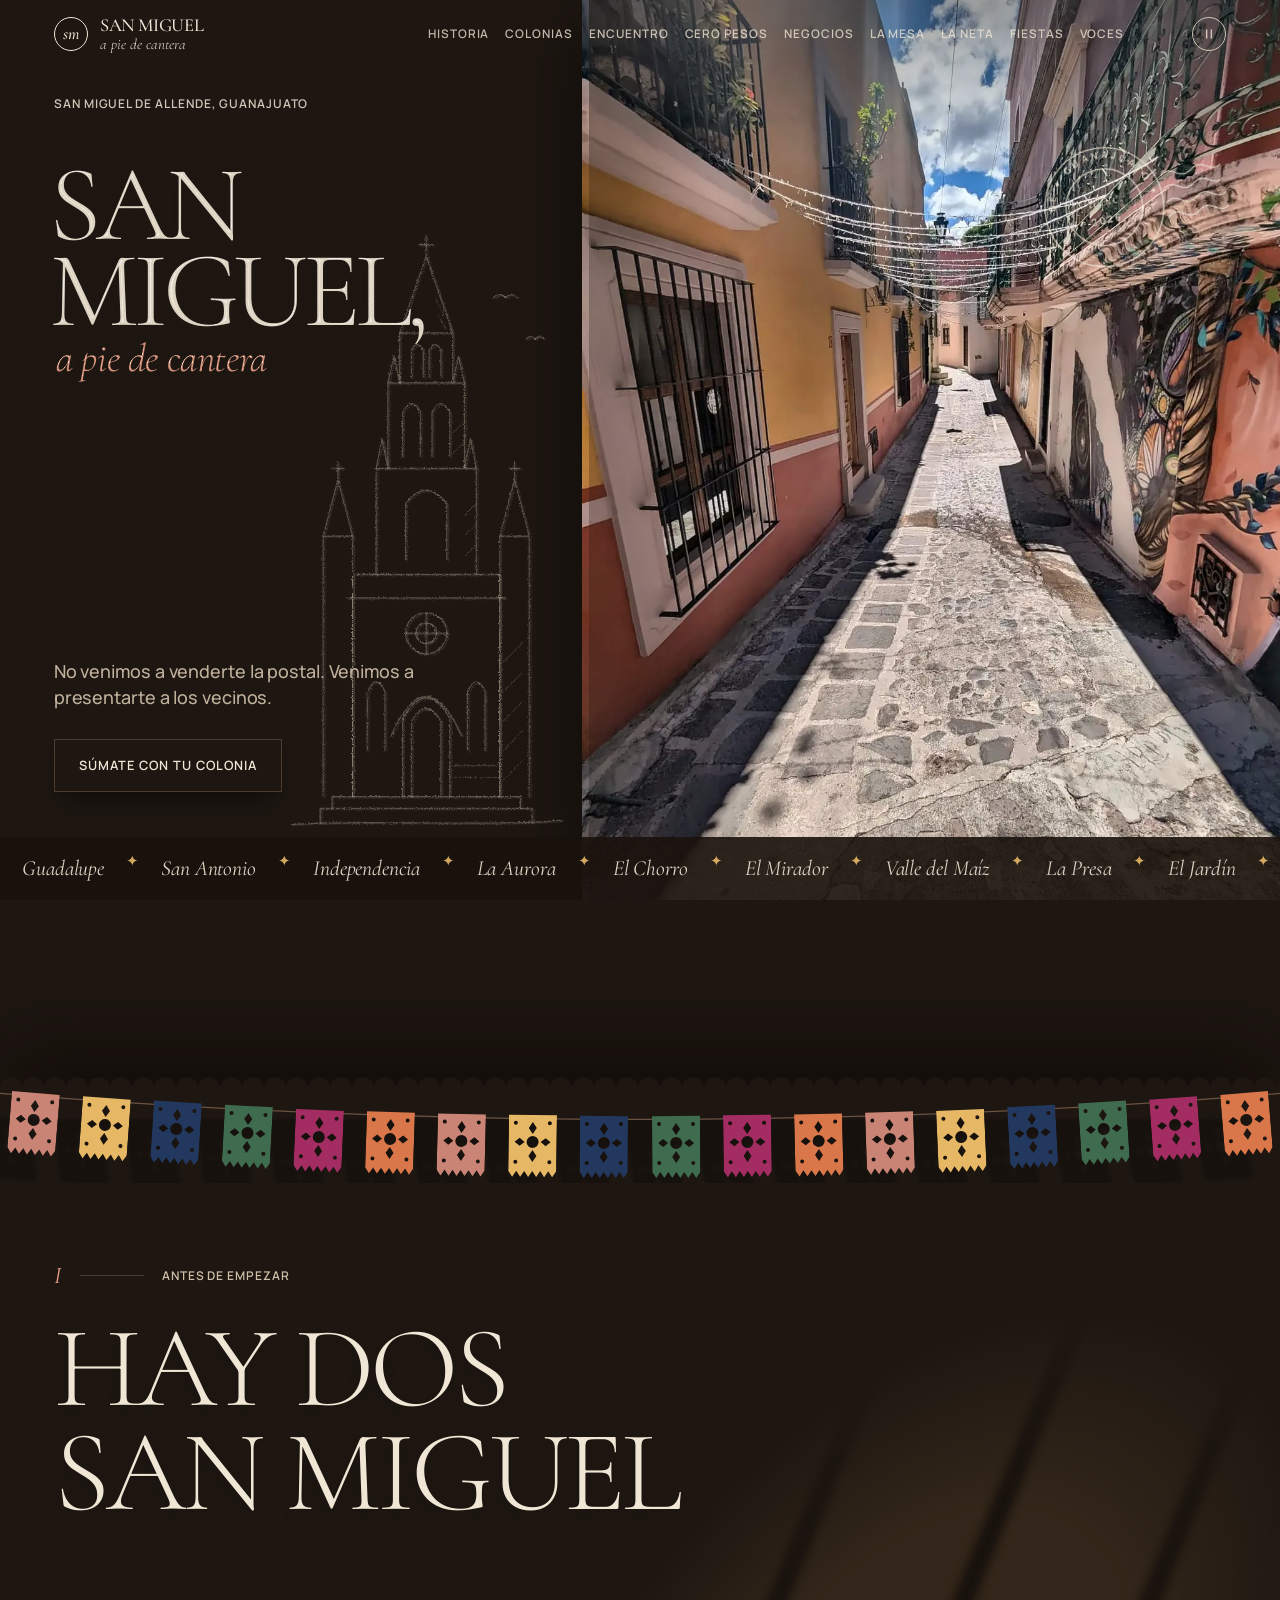
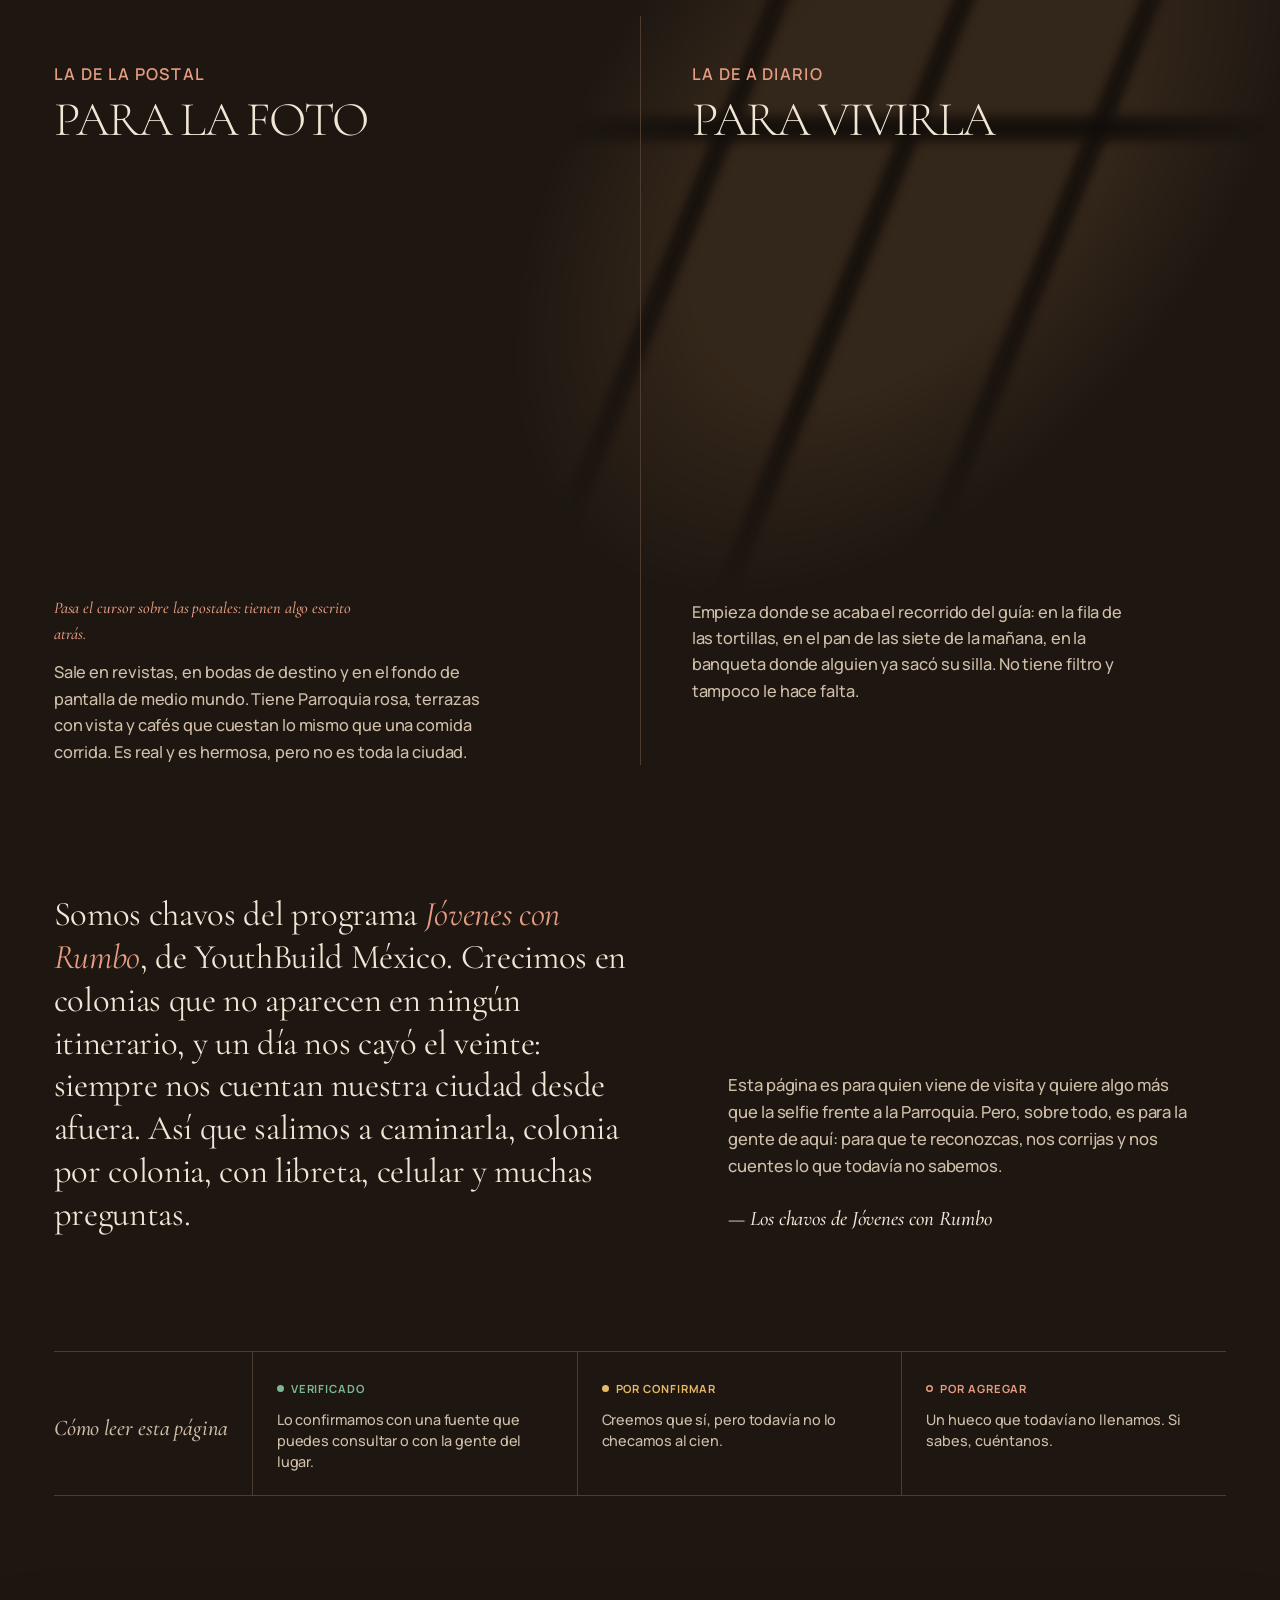
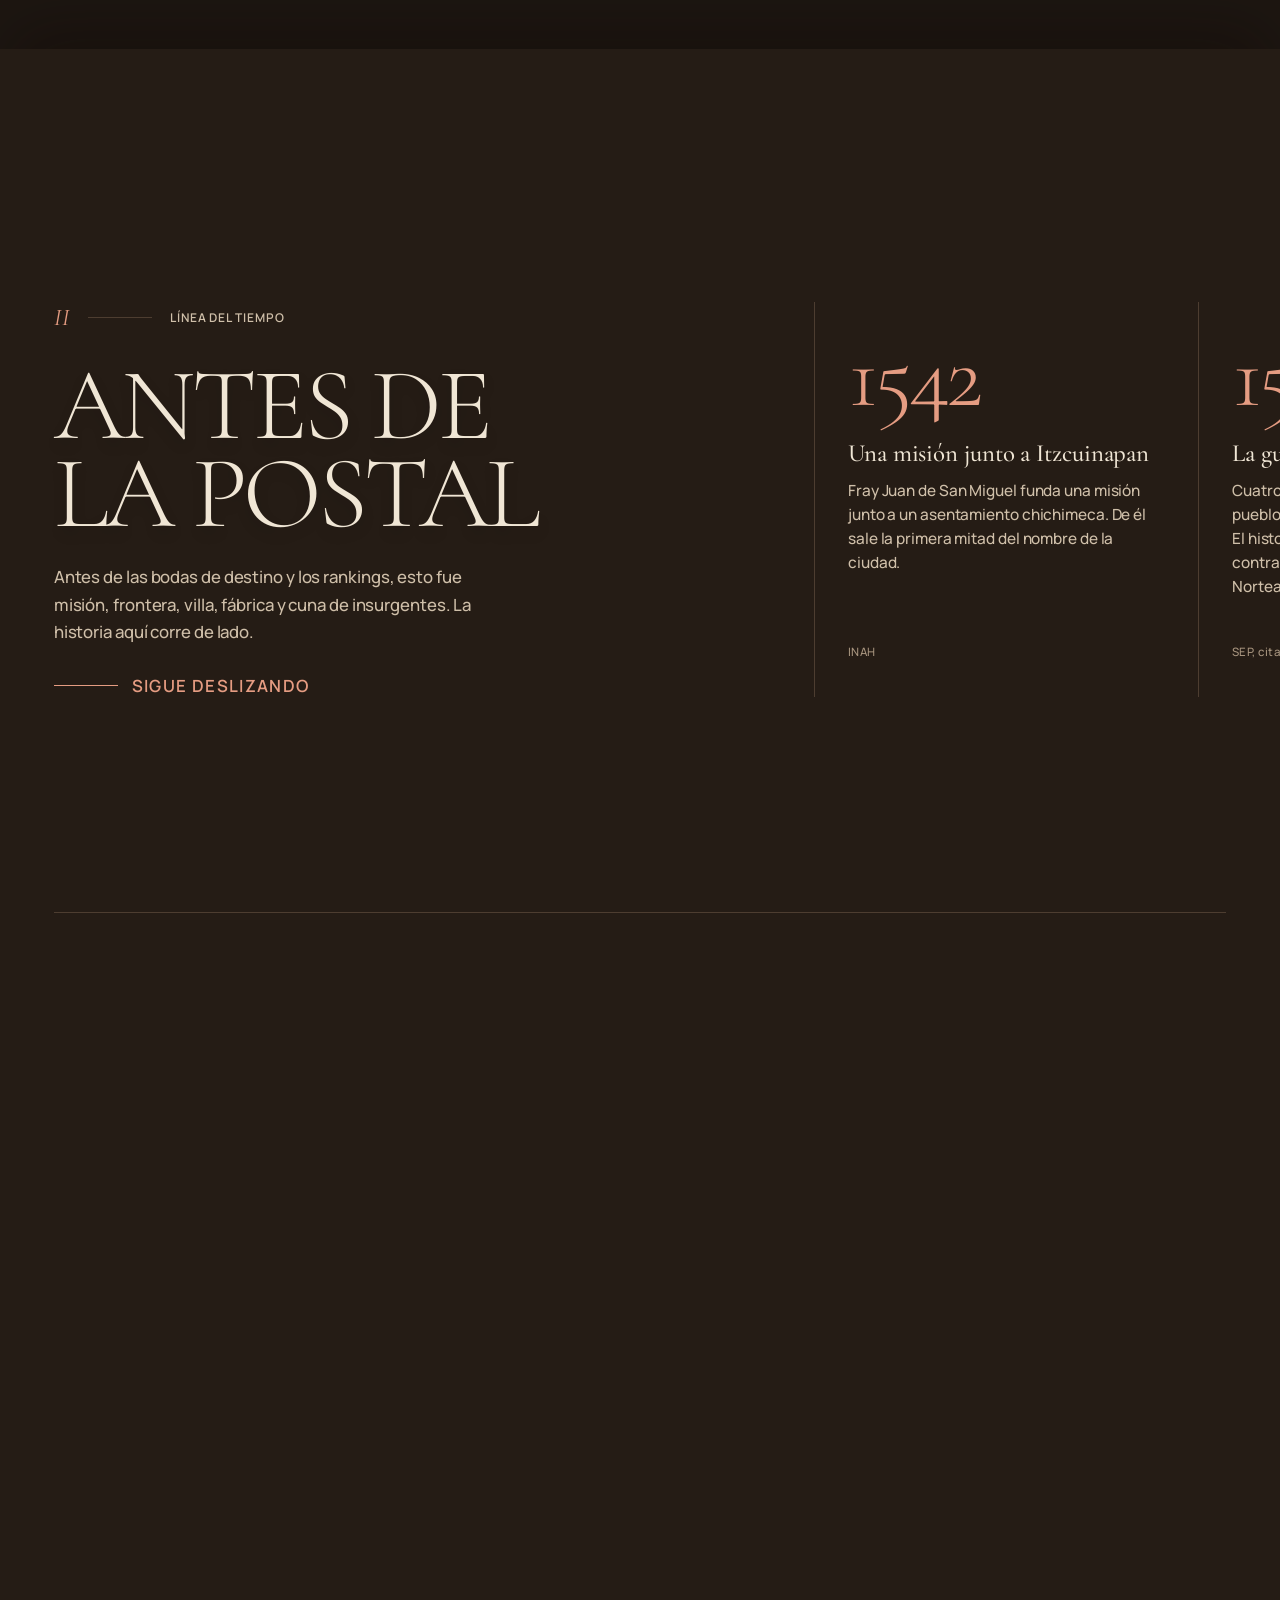
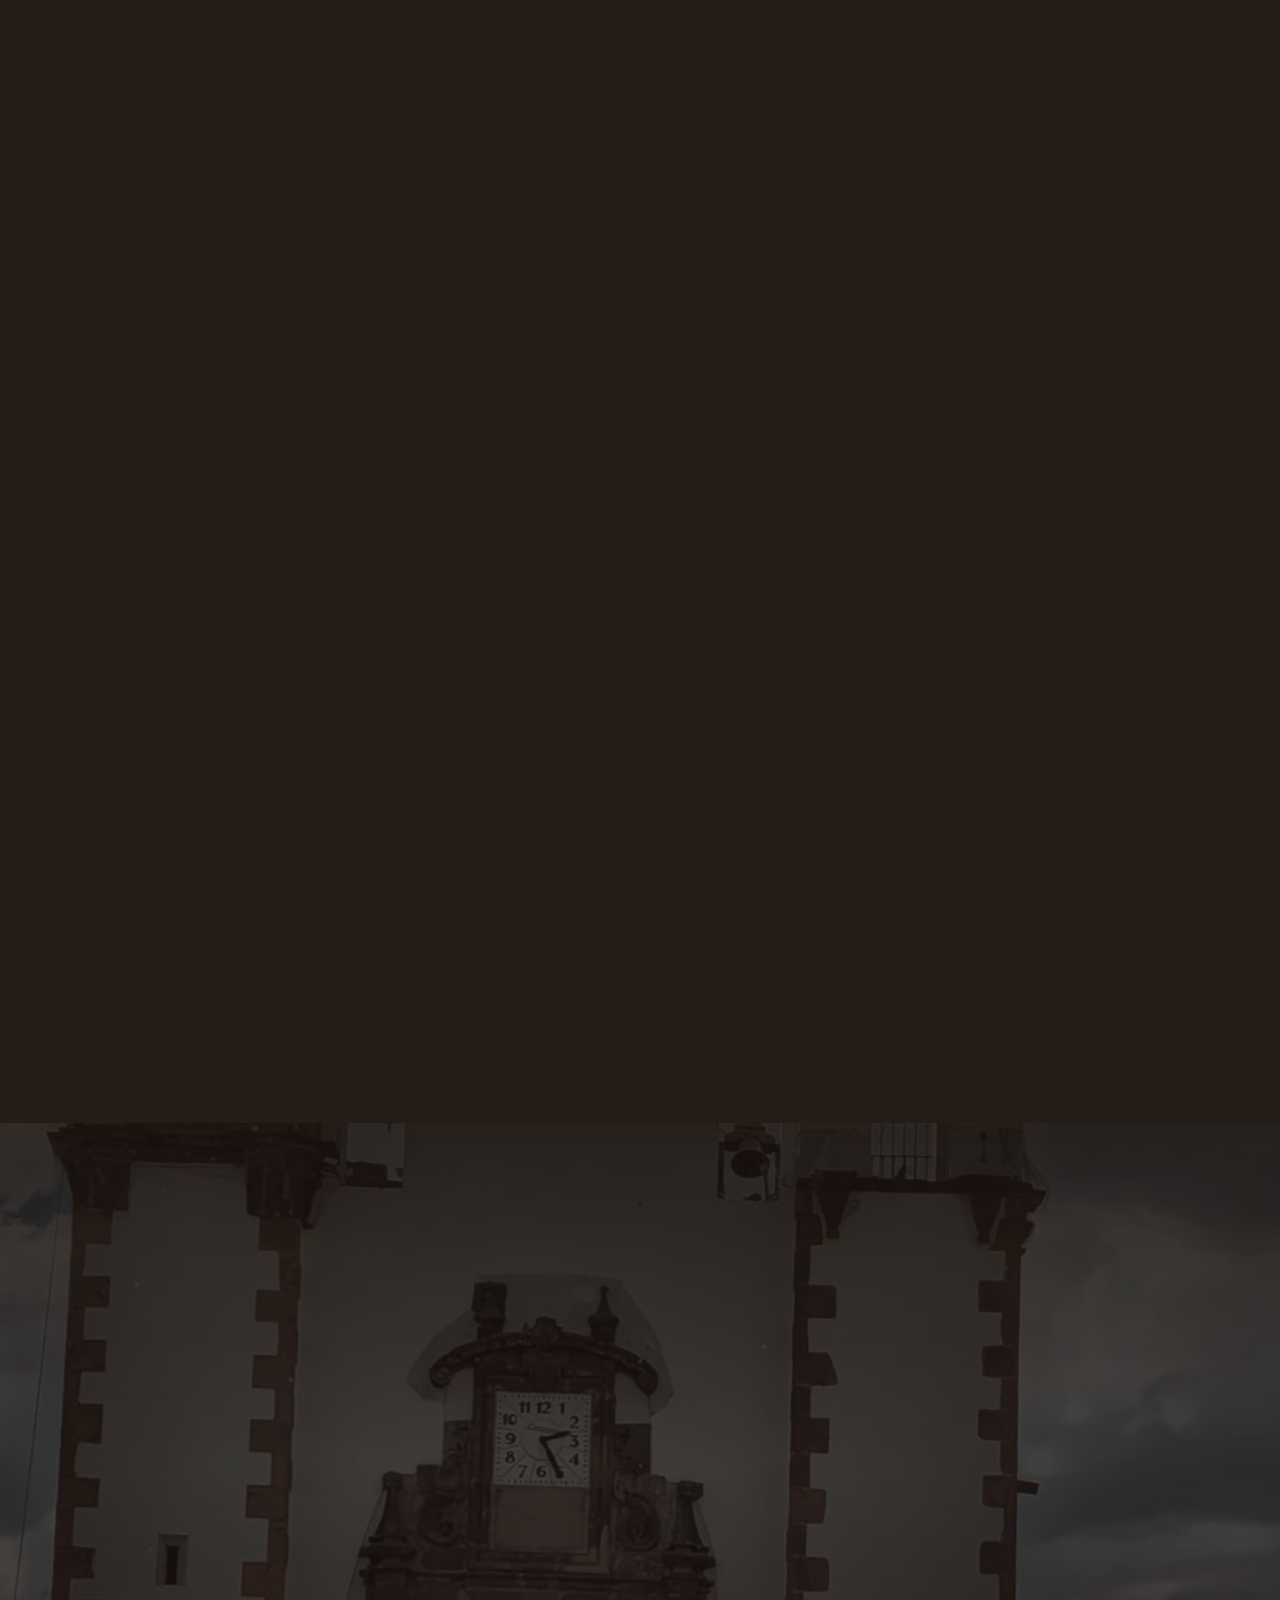
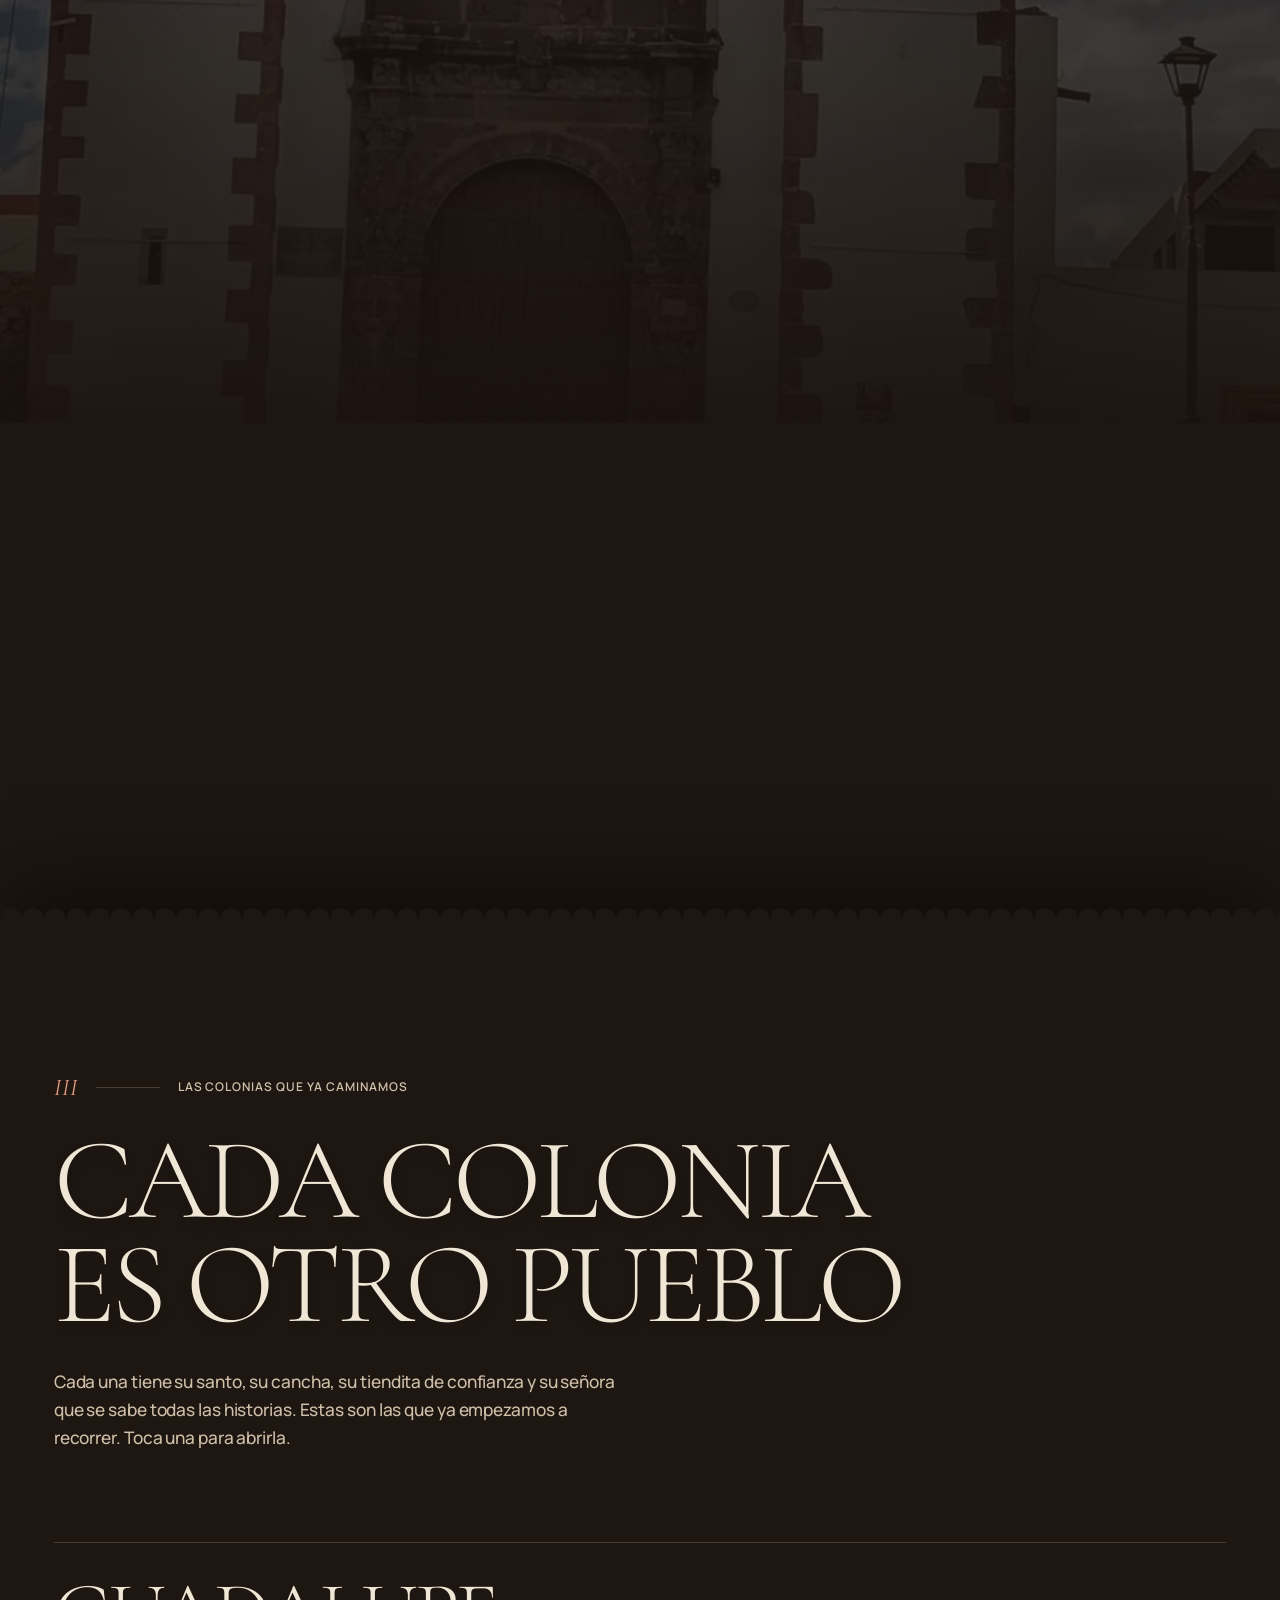
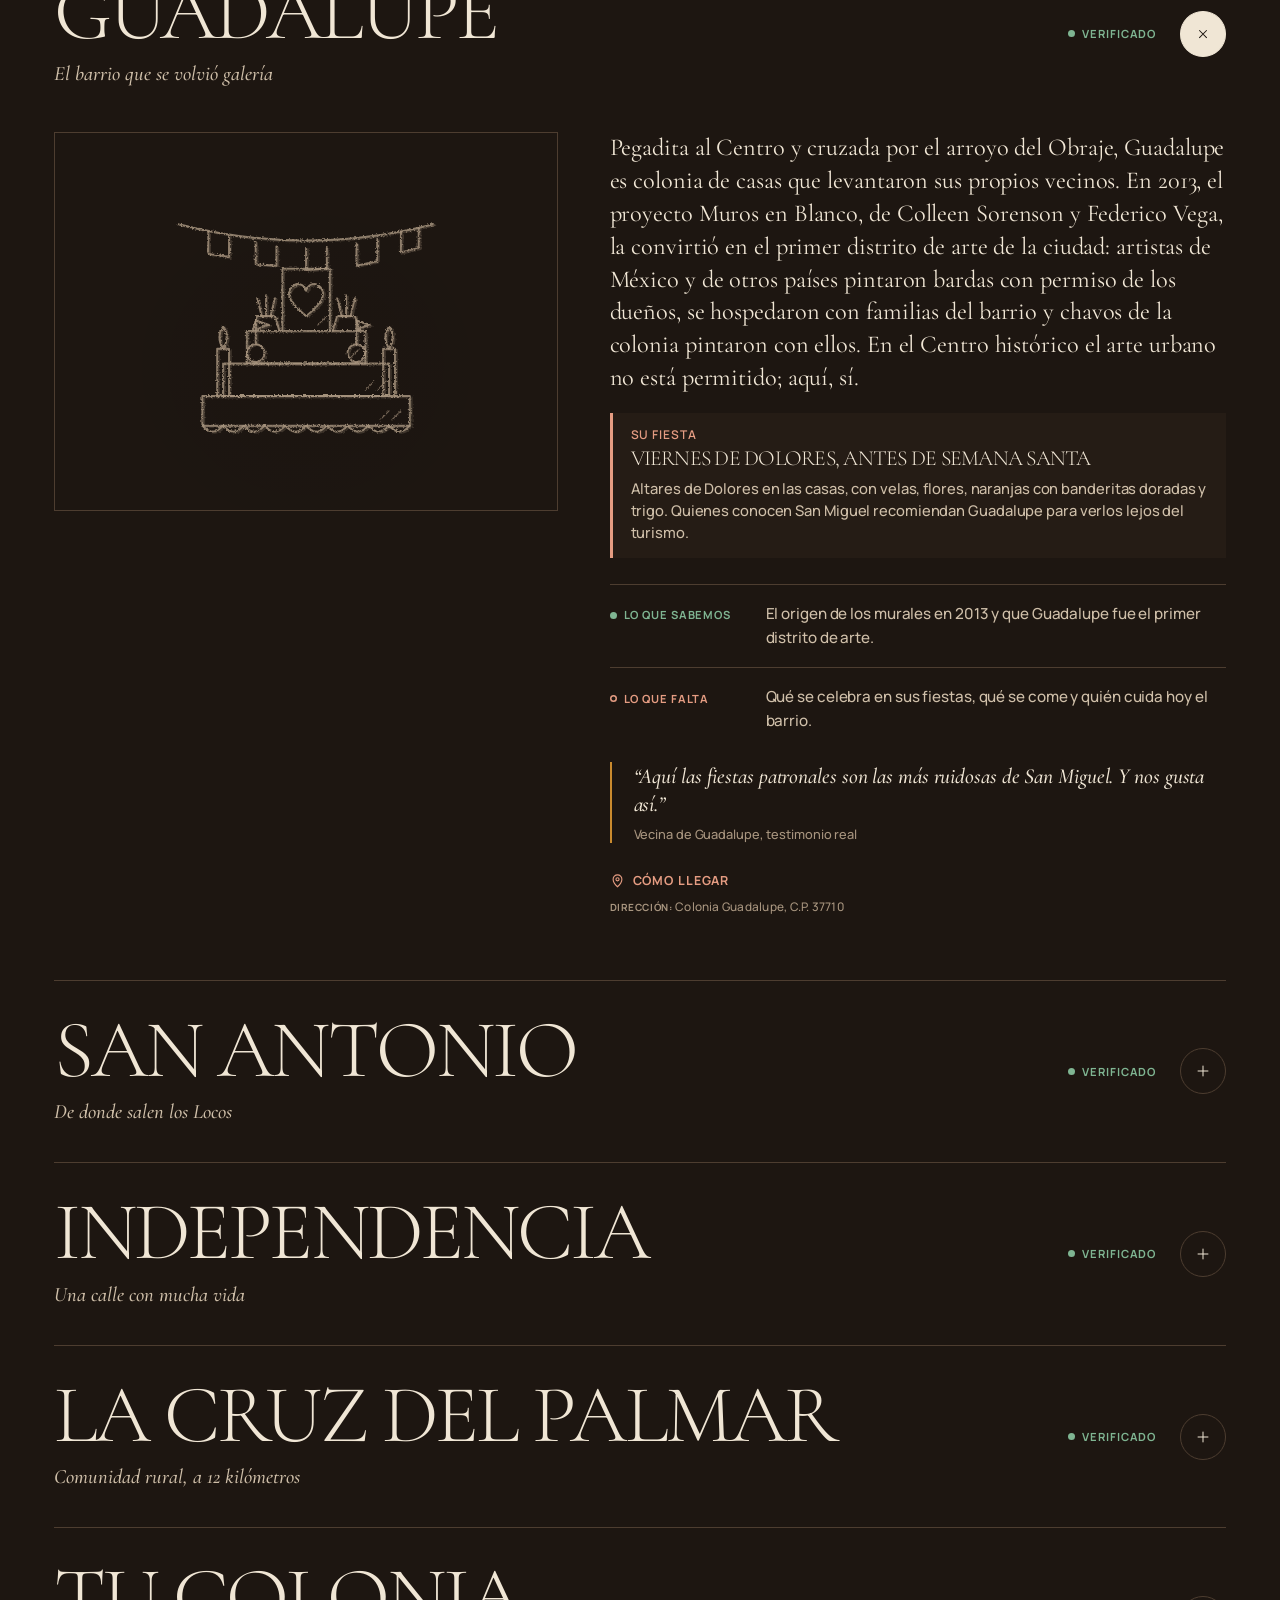
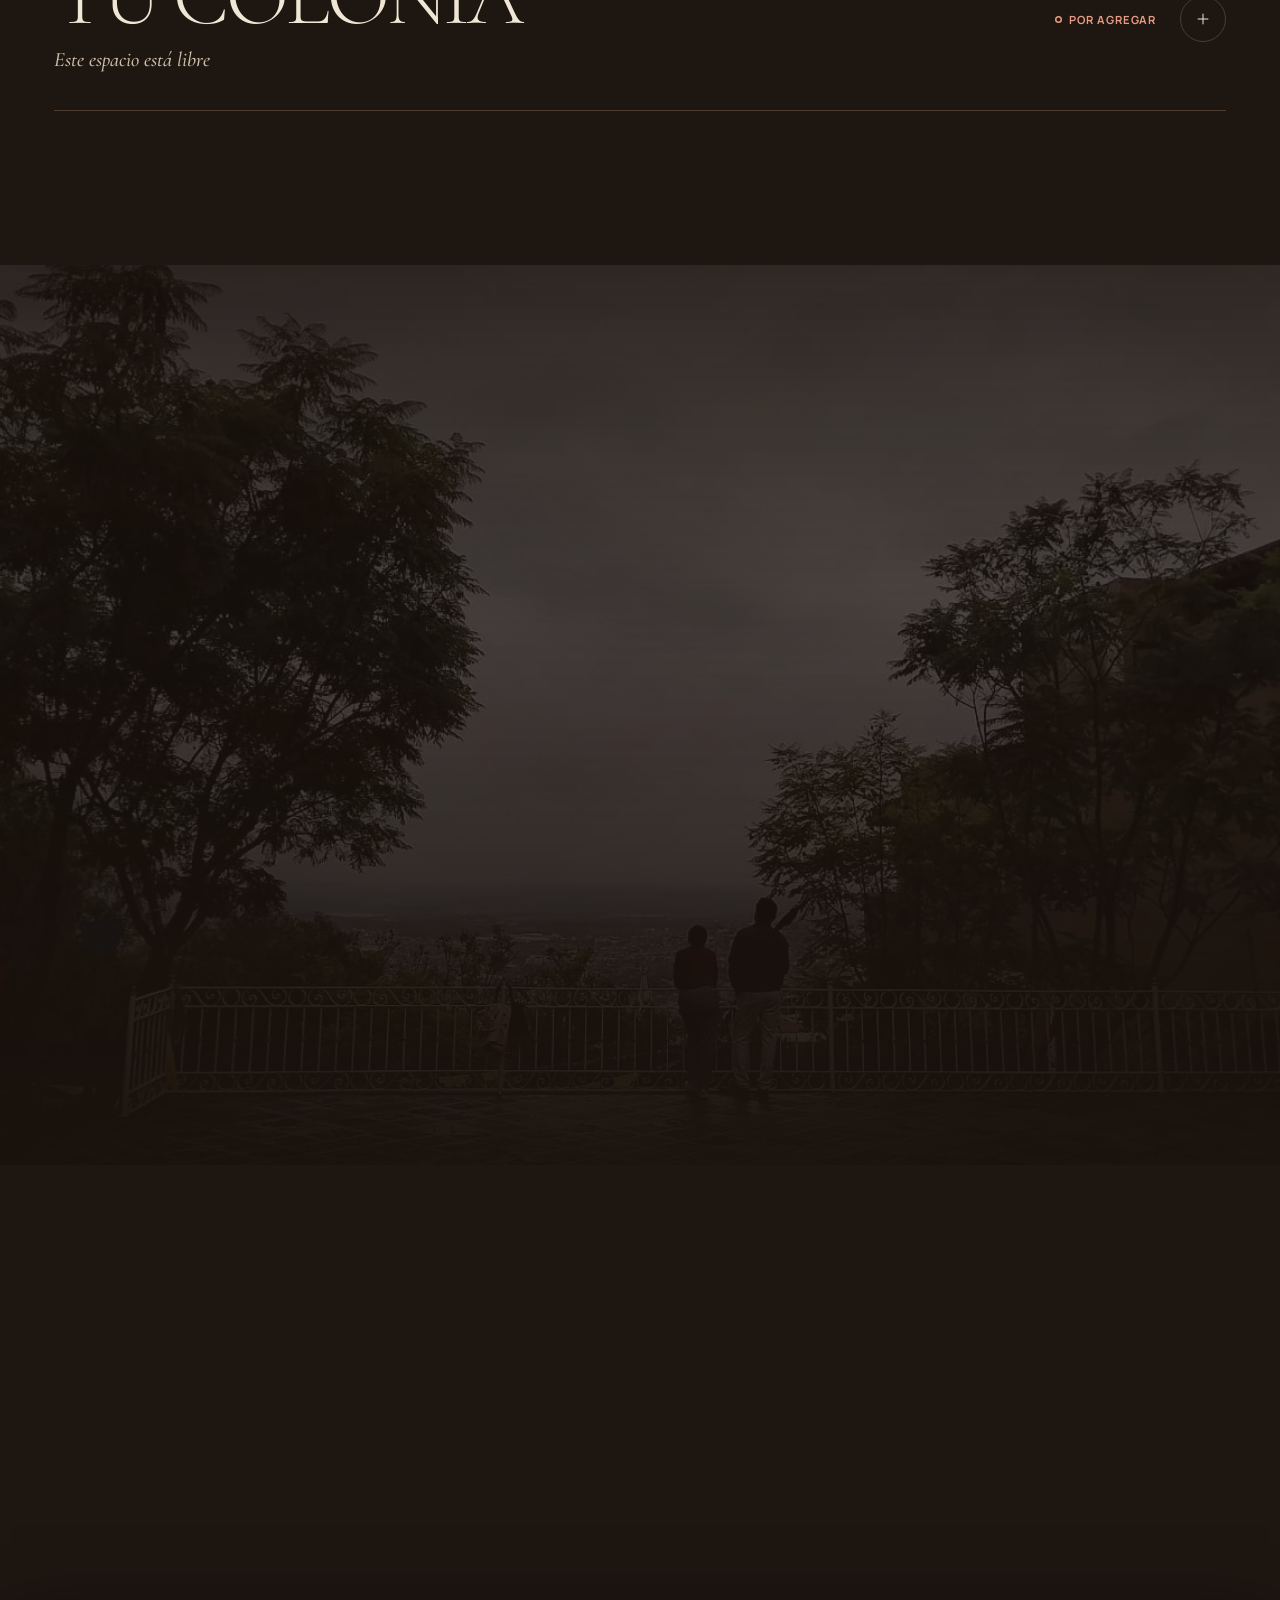
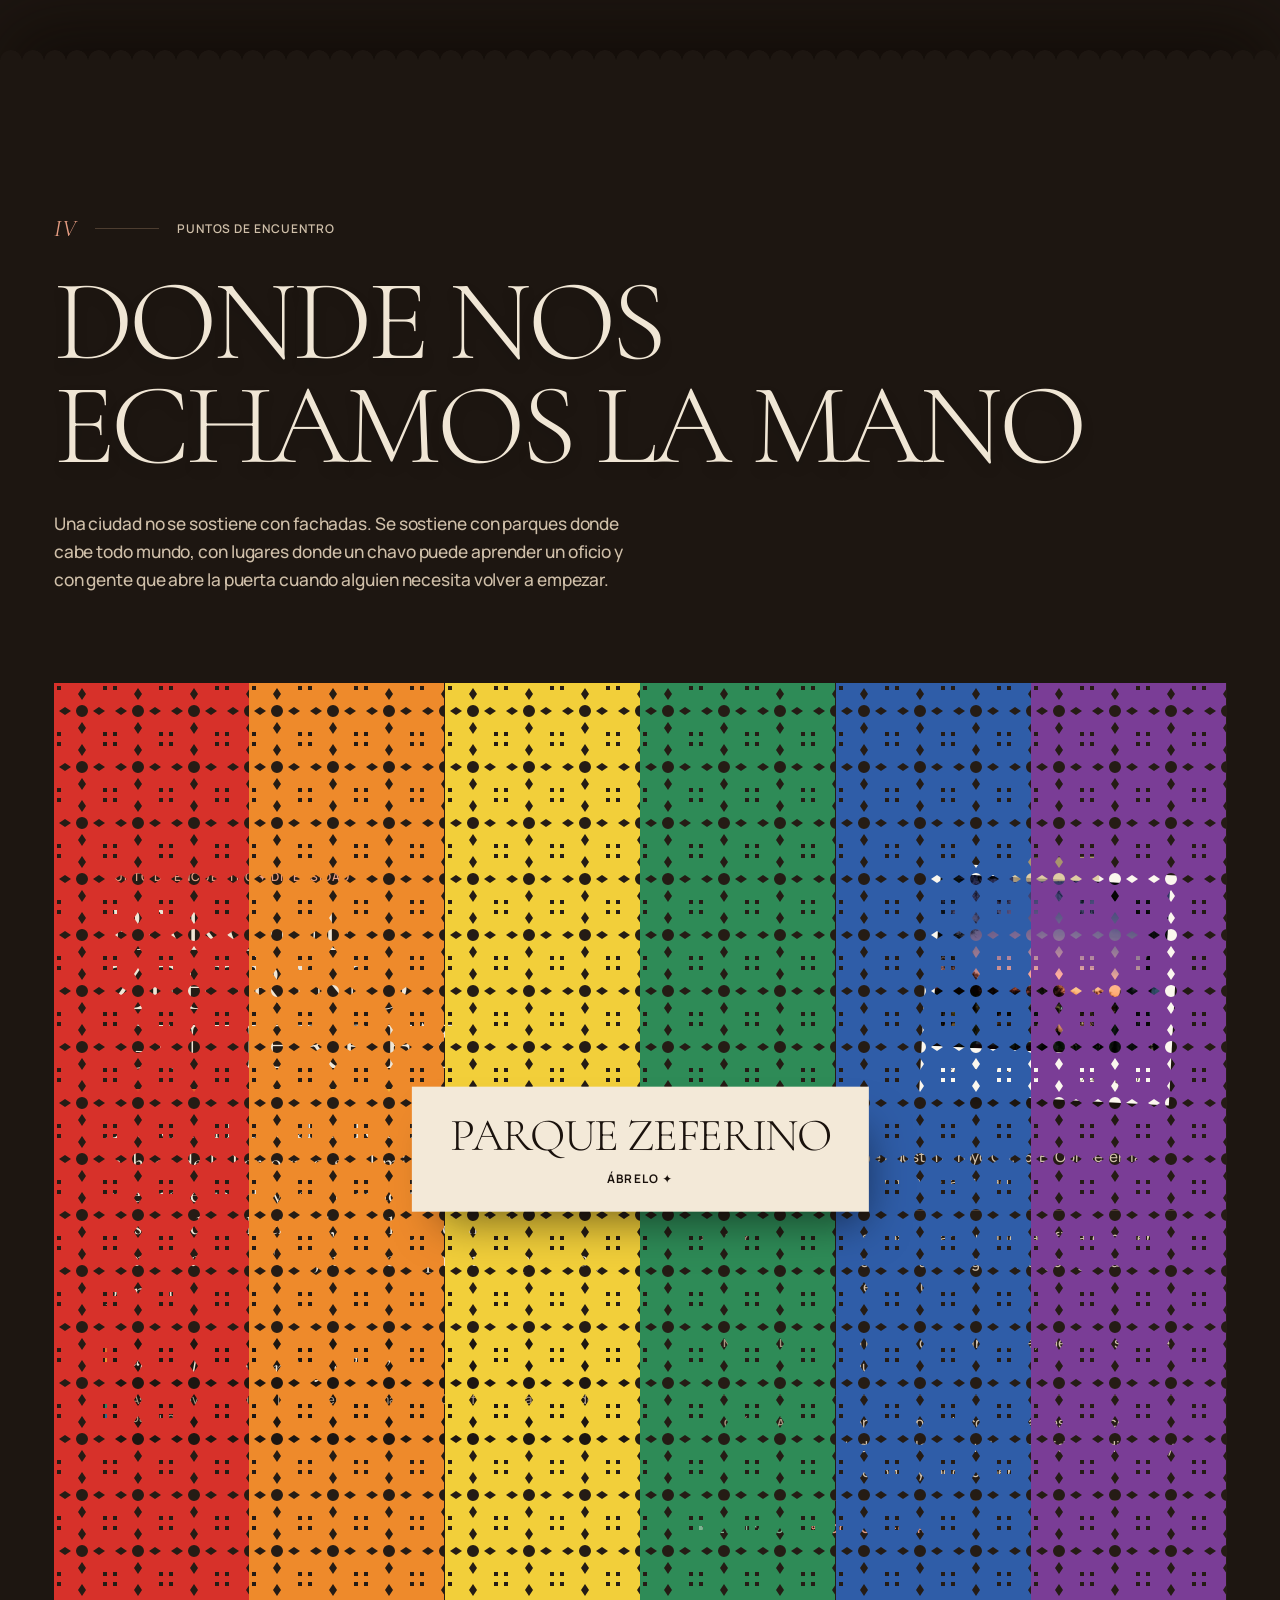
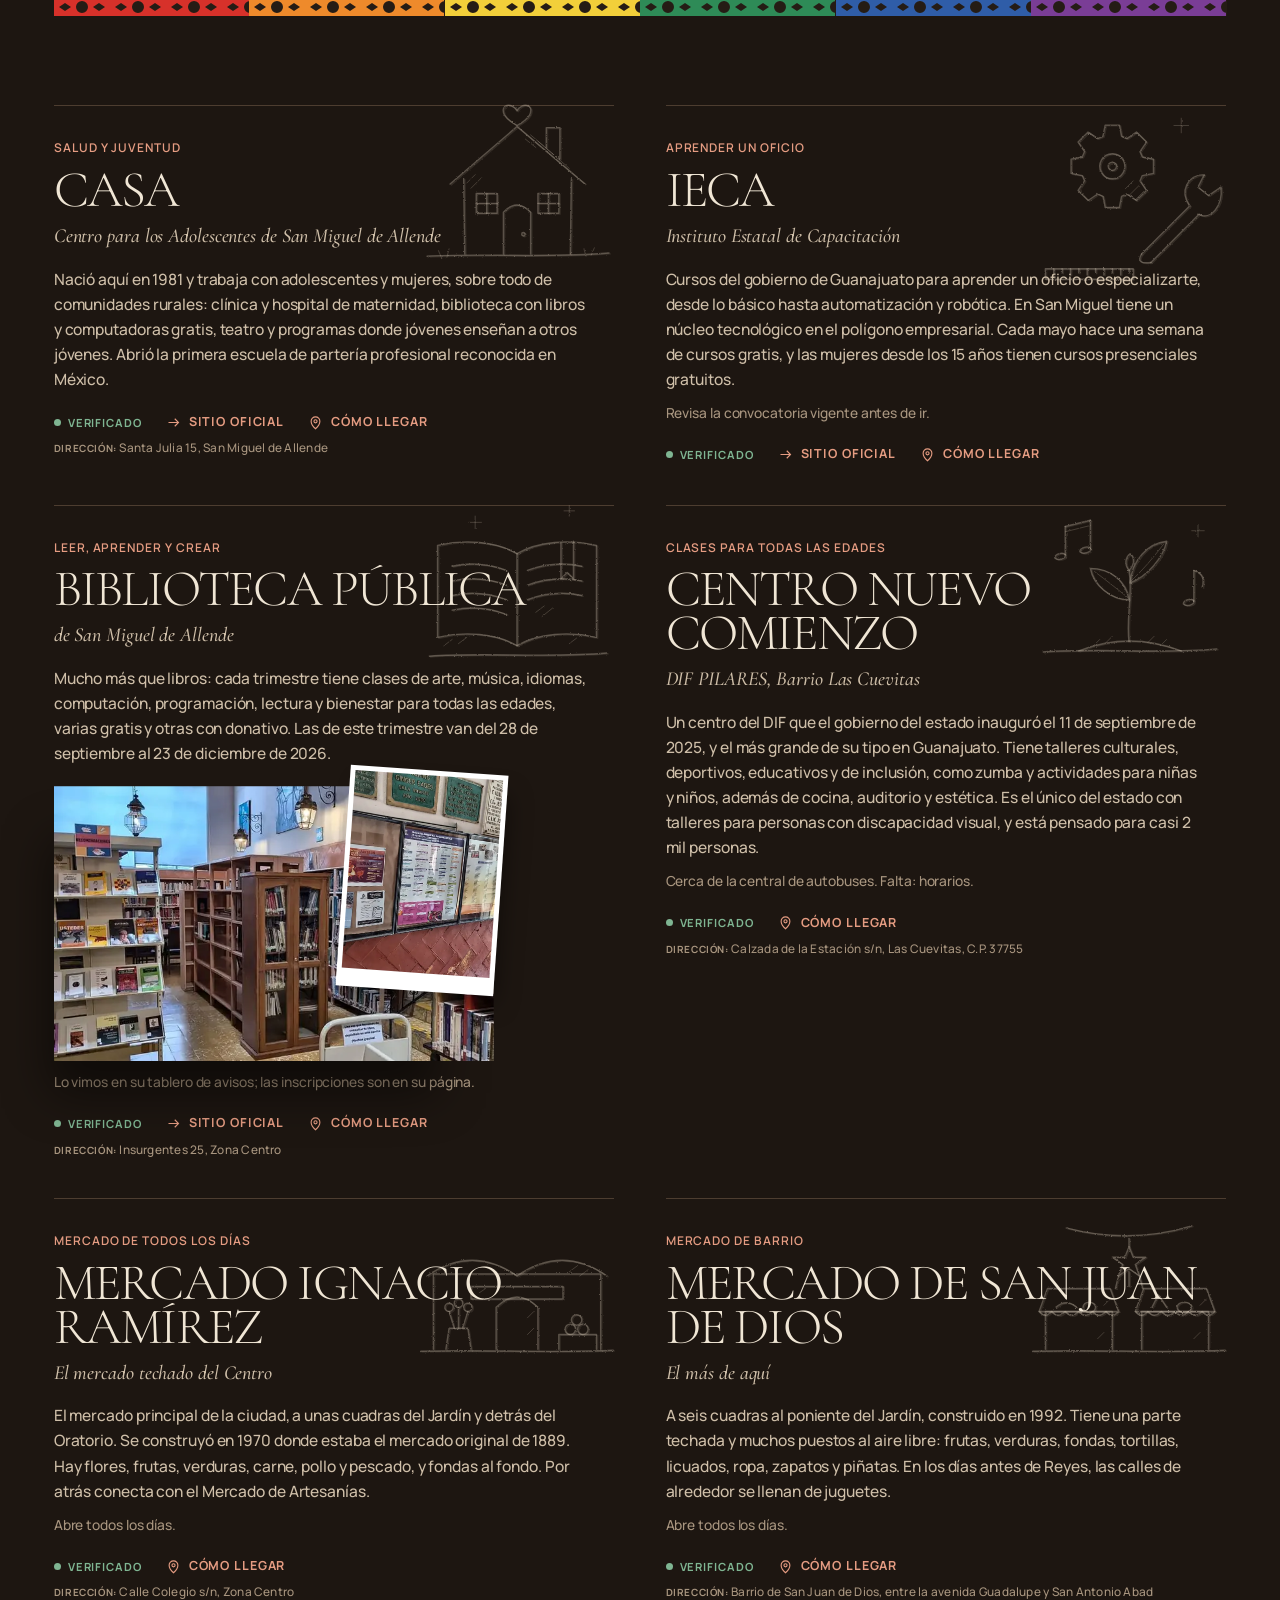
==== commit 11570256: "Rename index-2.html to index.html" ====
--- a/index.html
+++ b/index.html
@@ -2,11 +2,11 @@
 <html lang="es">
 <head>
 <meta charset="UTF-8">
-<meta name="color-scheme" content="light">
+<meta name="color-scheme" content="dark">
 <meta name="viewport" content="width=device-width, initial-scale=1, viewport-fit=cover">
 <title>San Miguel, a pie de cantera — un recorrido de Jóvenes con Rumbo</title>
 <link rel="icon" href="favicon.svg" type="image/svg+xml">
-<meta name="theme-color" content="#EBDFCB">
+<meta name="theme-color" content="#1D1611">
 <meta property="og:type" content="website">
 <meta property="og:title" content="San Miguel, a pie de cantera">
 <meta property="og:description" content="Un recorrido por la vida diaria de San Miguel de Allende, colonia por colonia, hecho por jóvenes de Jóvenes con Rumbo.">
--- a/css/style.css
+++ b/css/style.css
@@ -36,7 +36,7 @@
   --max:1440px;
   --sol:0;
 }
-:root[data-theme="dark"]{
+:root, :root[data-theme]{
   --bg:#1D1611; --bg-2:#251C15; --bg-3:#30251C;
   --ink:#F0E6D5; --ink-2:#CFBFA9; --ink-3:#A8957F;
   --hilo:#4D3D30; --acento:#E59C82; --sombra-rgb:0,0,0; --grafito:rgba(232,218,198,.3); --conf:#E6B866;
@@ -58,7 +58,7 @@
 a{color:inherit;}
 button{font:inherit; color:inherit; cursor:pointer; background:none; border:0; padding:0;}
 h1,h2,h3,h4,p,figure,blockquote{margin:0;}
-html{color-scheme:light; background:var(--bg); overflow-x:hidden;}
+html{color-scheme:dark; background:var(--bg); overflow-x:hidden;}
 body{overflow-x:clip;}
 :focus-visible{outline:3px solid var(--acento); outline-offset:3px; border-radius:2px;}
 .portada :focus-visible, .neta :focus-visible, .fiestas :focus-visible, footer :focus-visible, .cuentanos :focus-visible, .pizarron :focus-visible, .nav.sobre :focus-visible{outline-color:var(--ocre-claro);}
@@ -107,7 +107,7 @@
 .tag-falta{color:var(--acento);}
 .tag-falta::before{background:transparent; box-shadow:inset 0 0 0 1.5px currentColor;}
 .tag-broma{color:var(--rosa);}
-:root[data-theme="dark"] .tag-ok{color:#7FB592;}
+:root .tag-ok{color:#7FB592;}
 
 /* mapas */
 .ir{display:inline-flex; align-items:center; gap:8px; font-size:.78rem; font-weight:700; letter-spacing:.07em; text-transform:uppercase; text-decoration:none; color:var(--acento);}
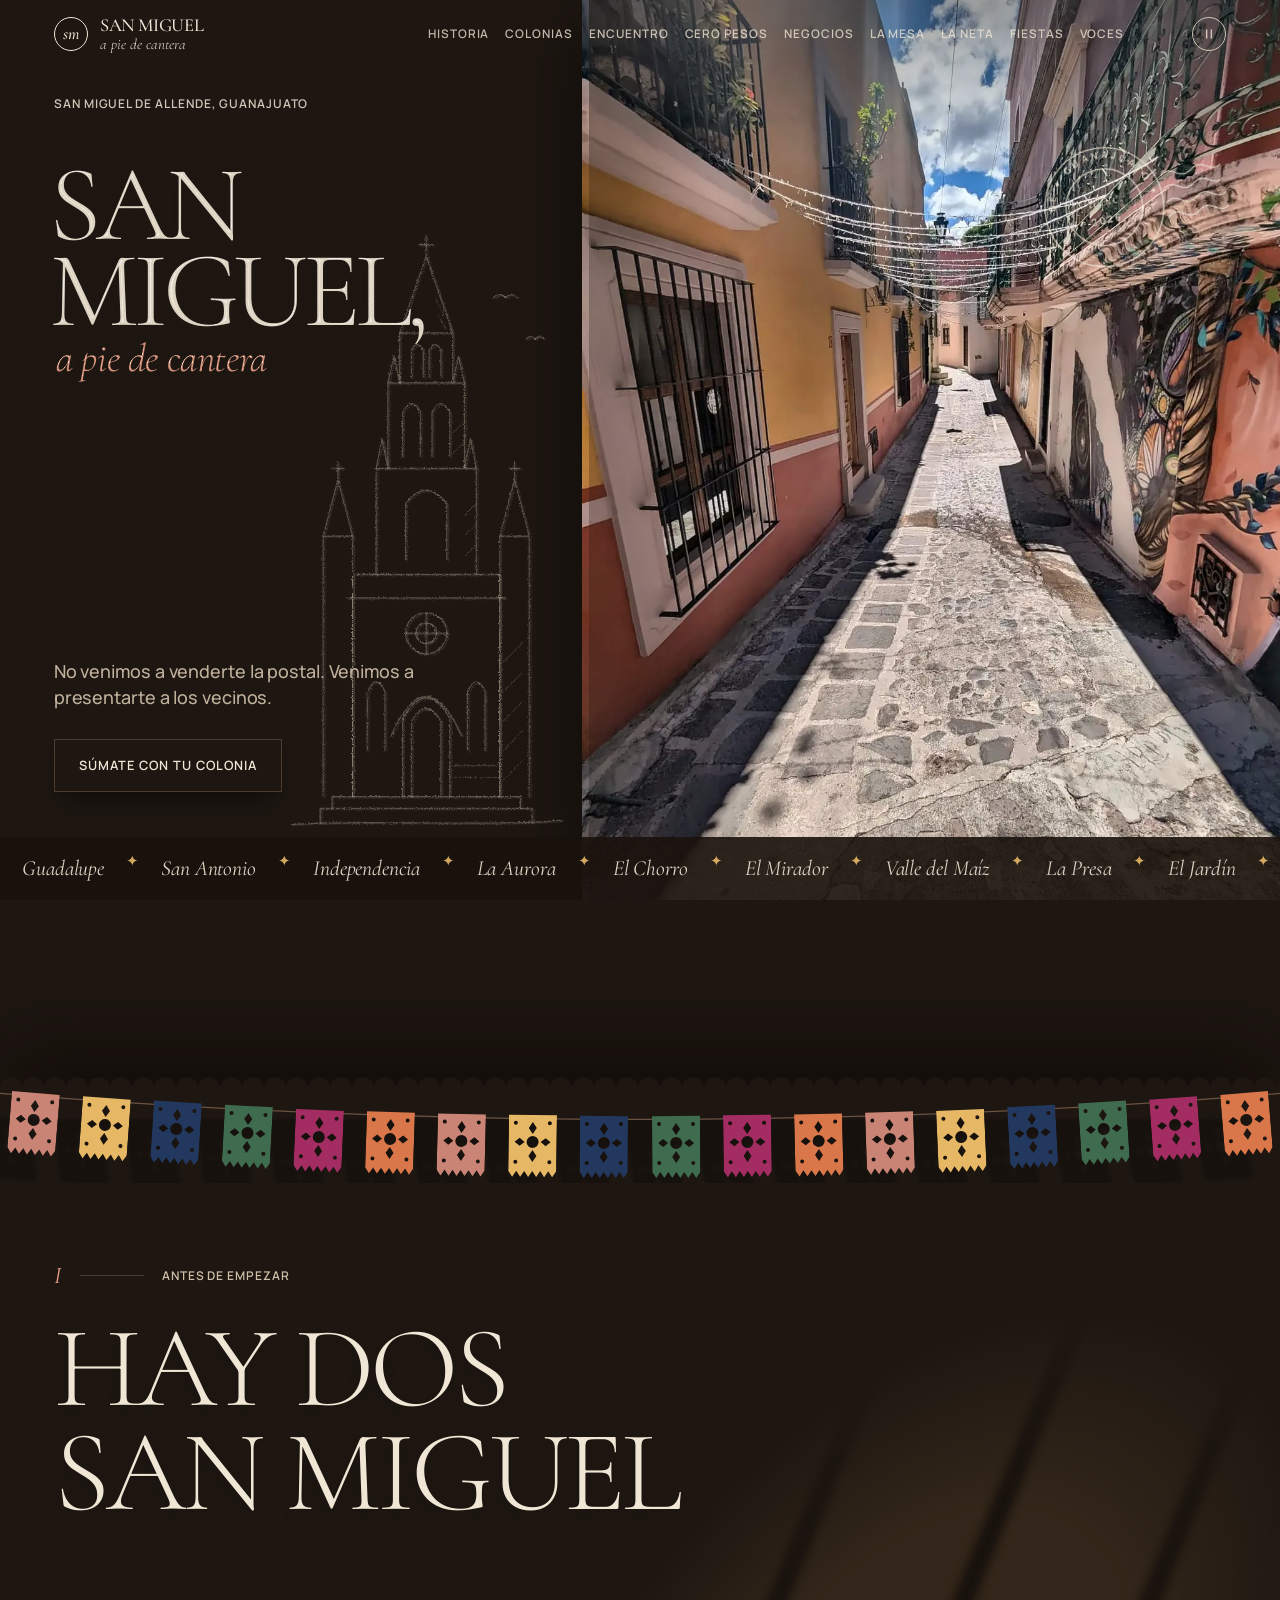
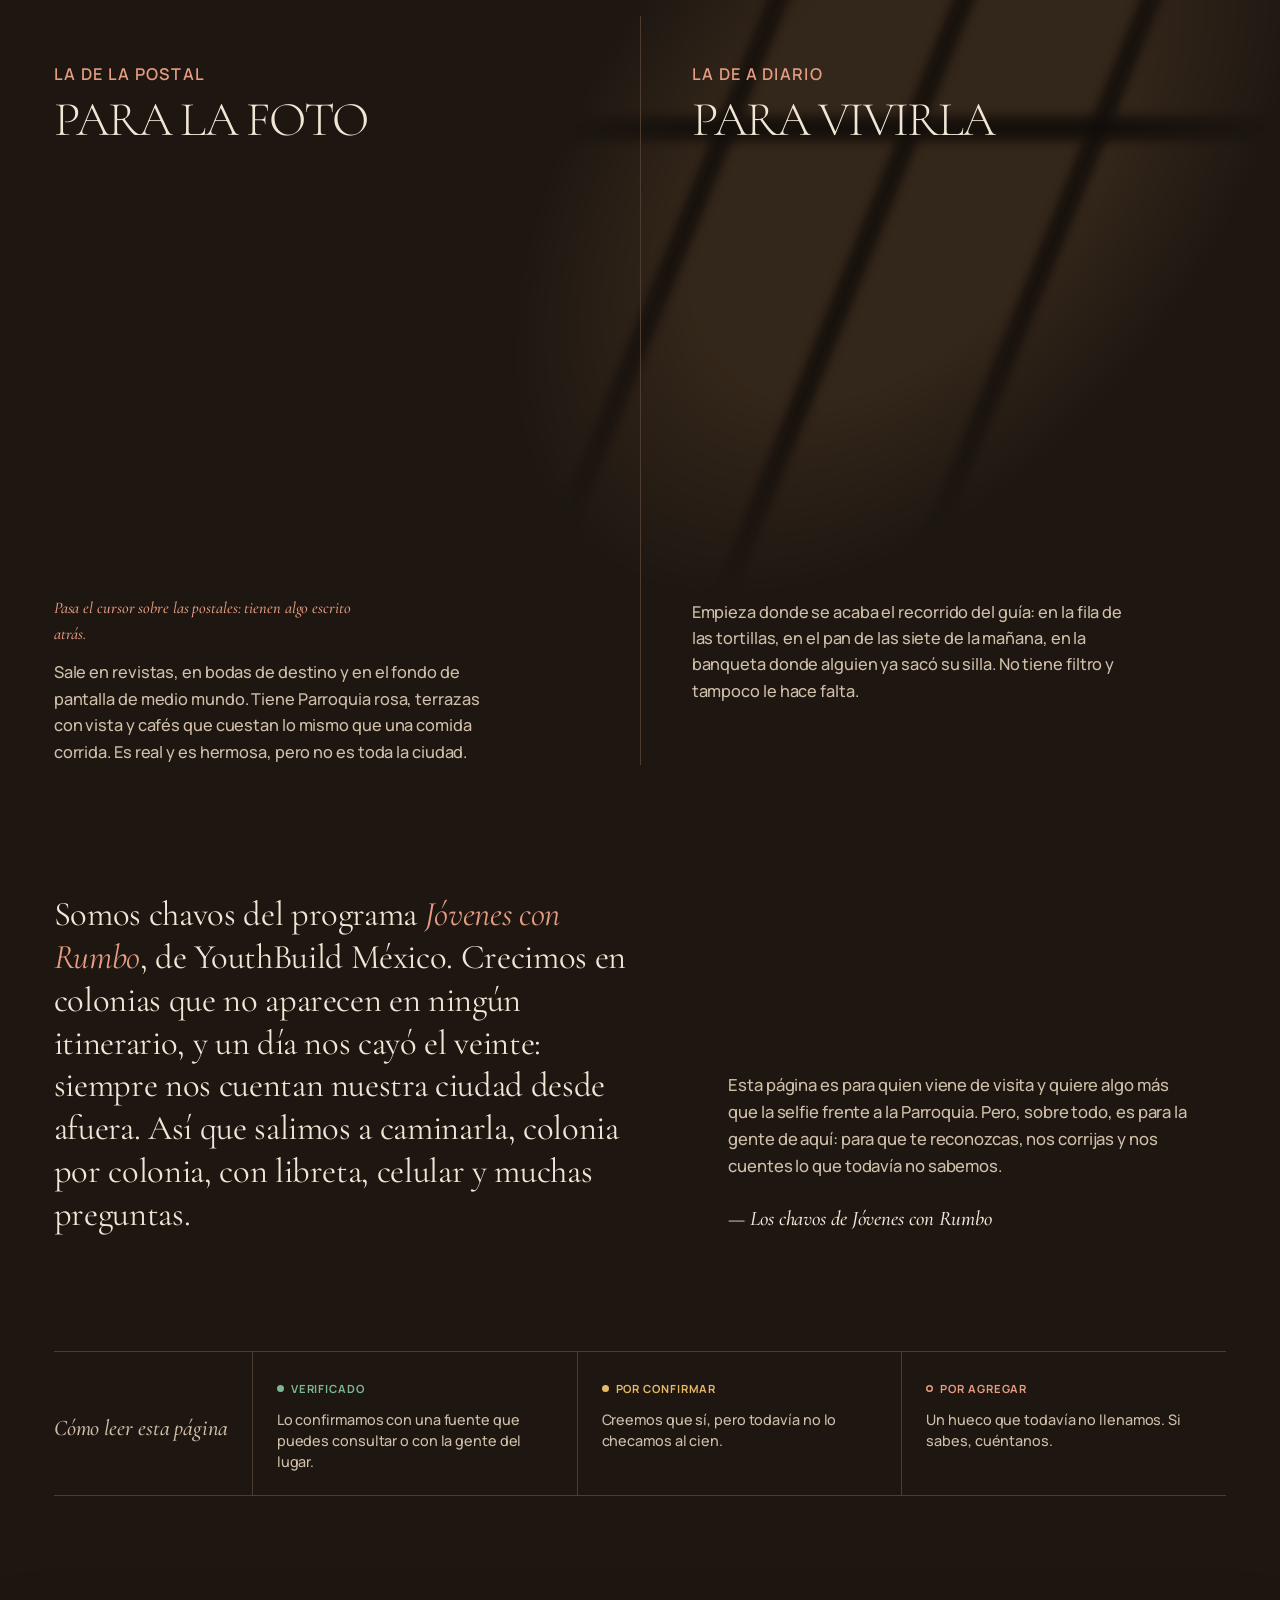
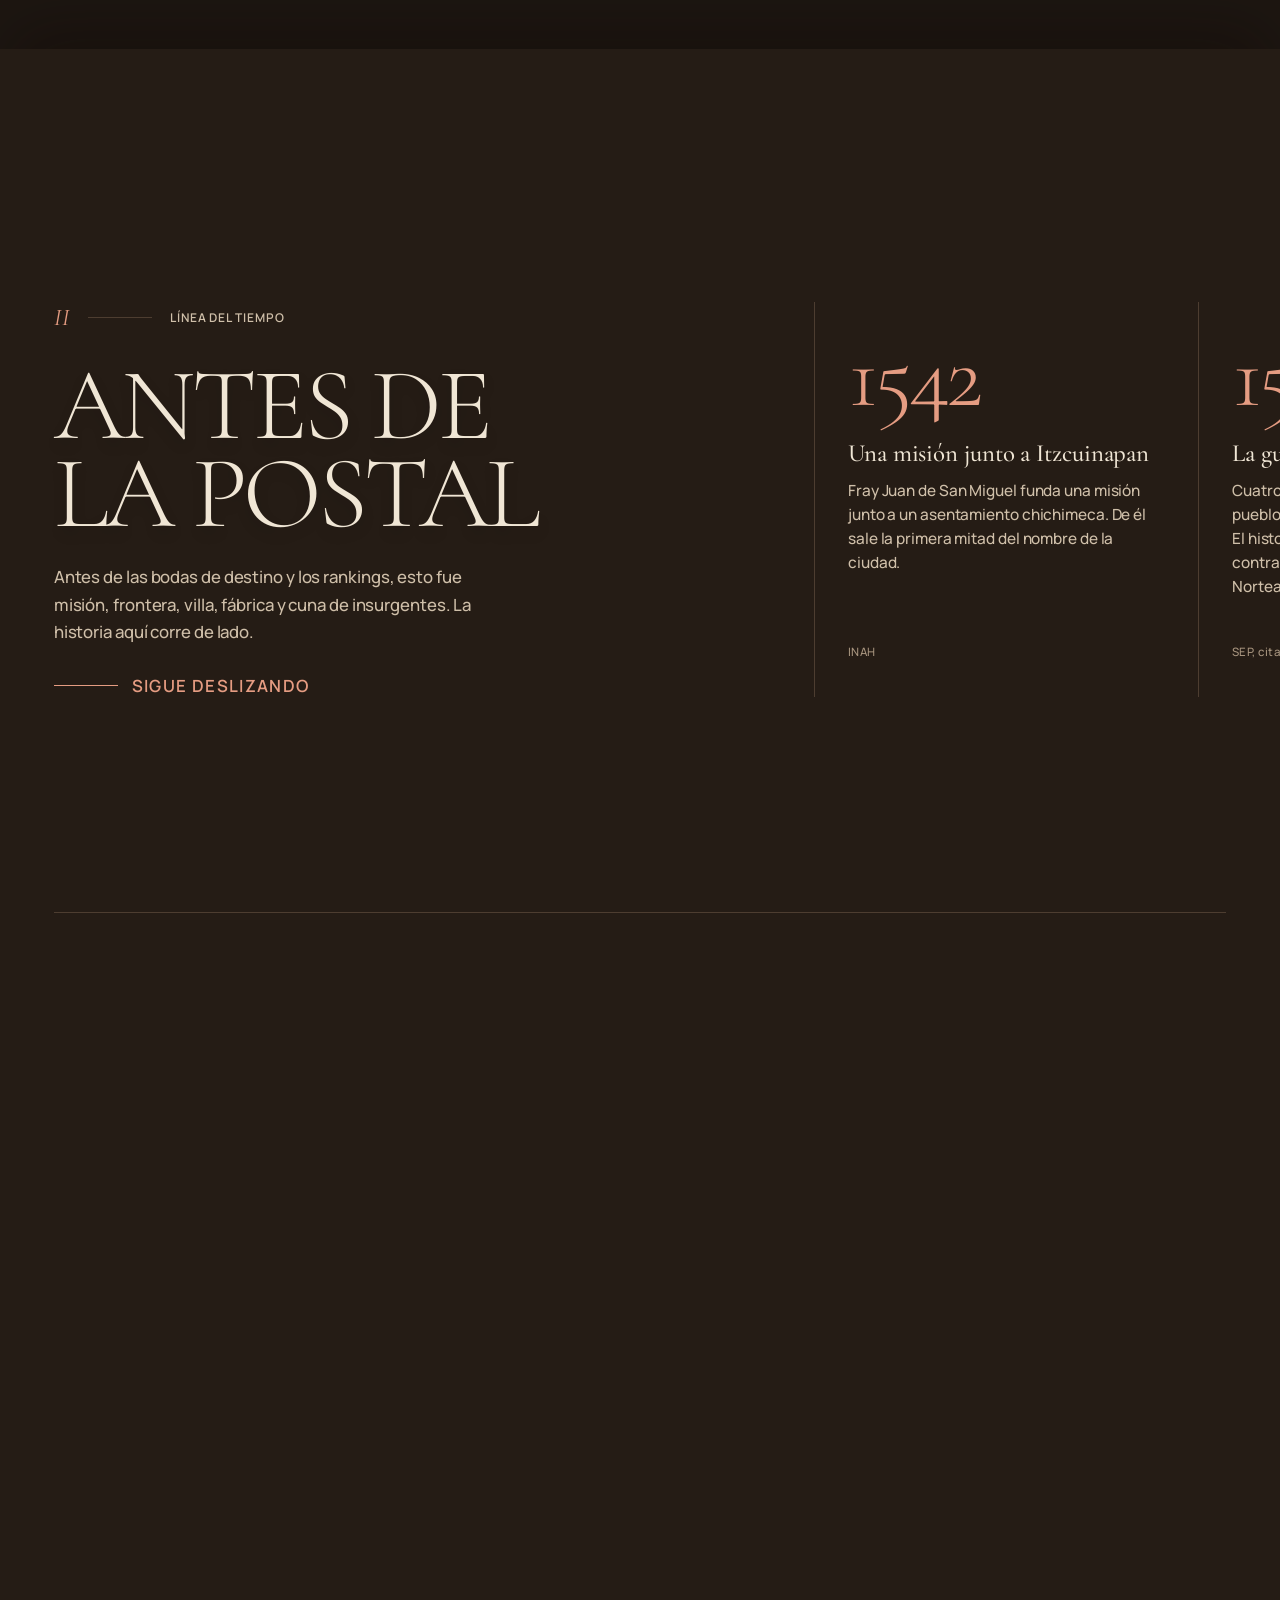
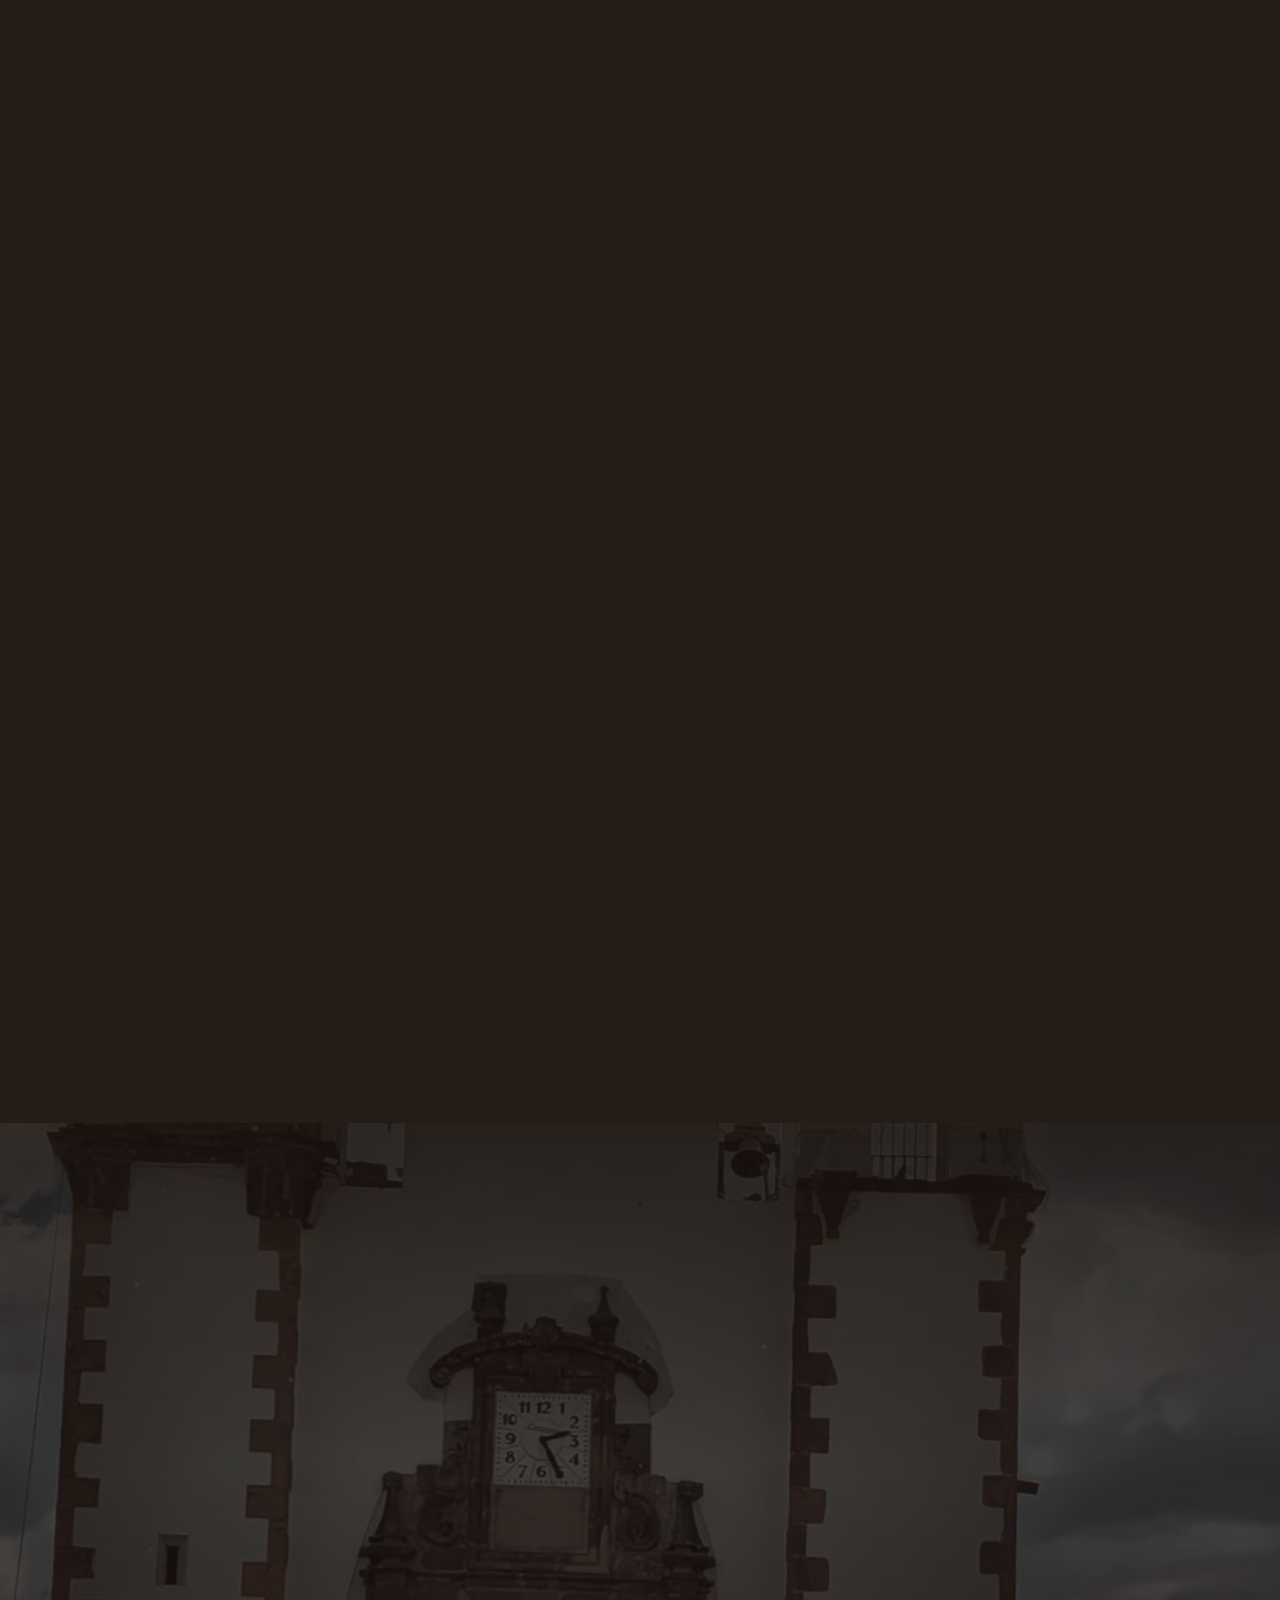
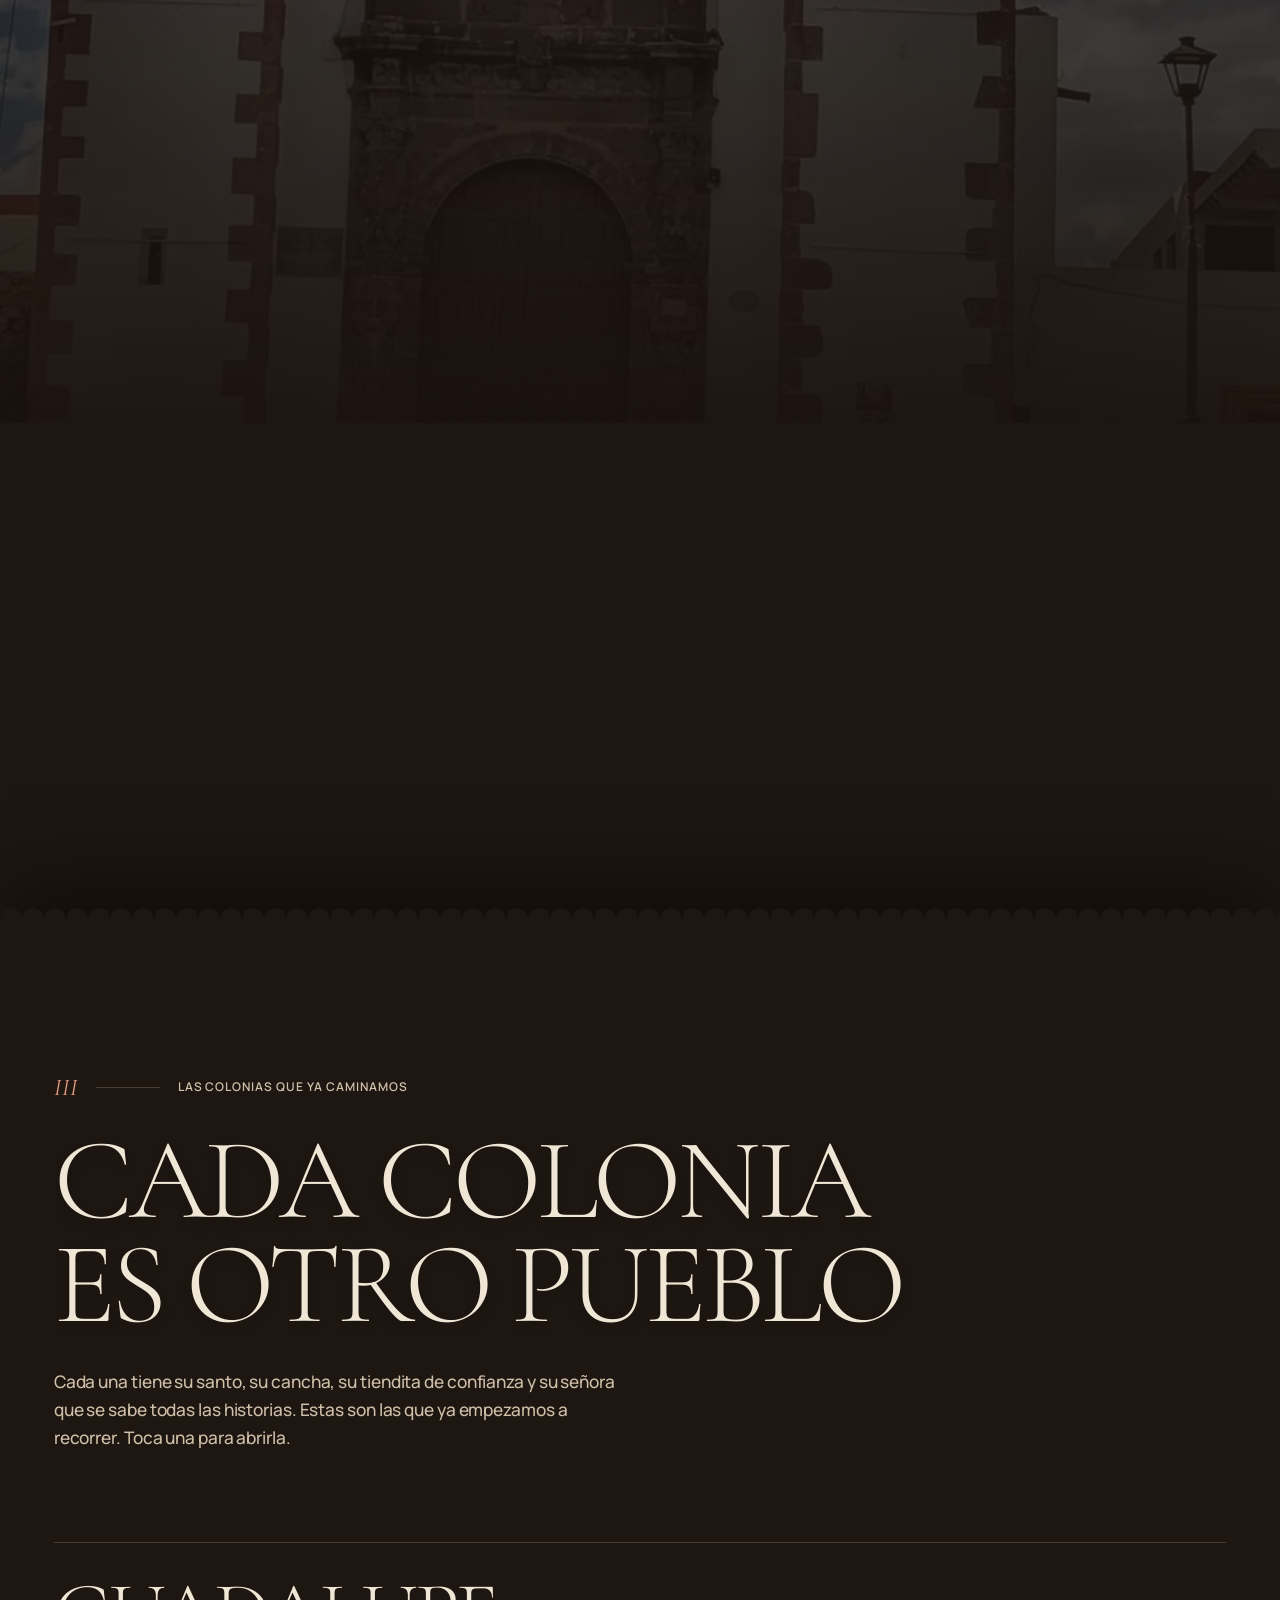
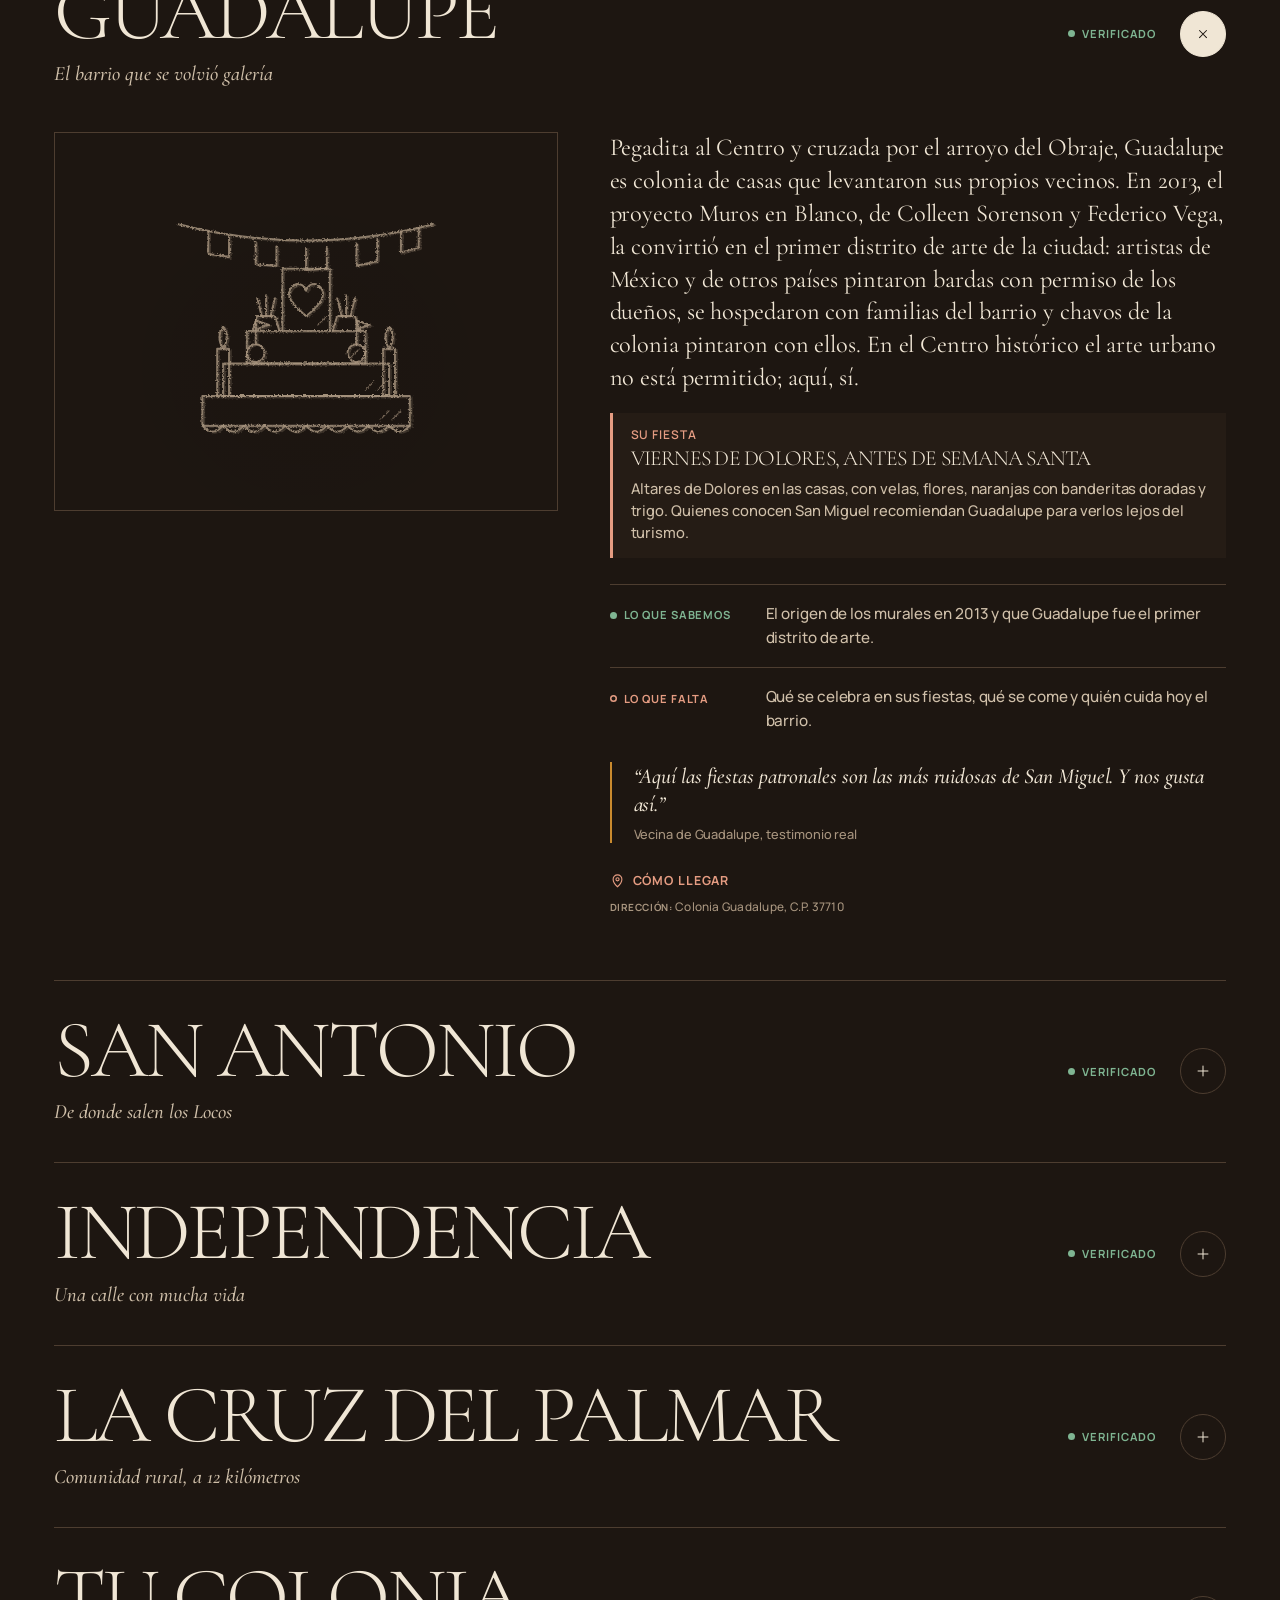
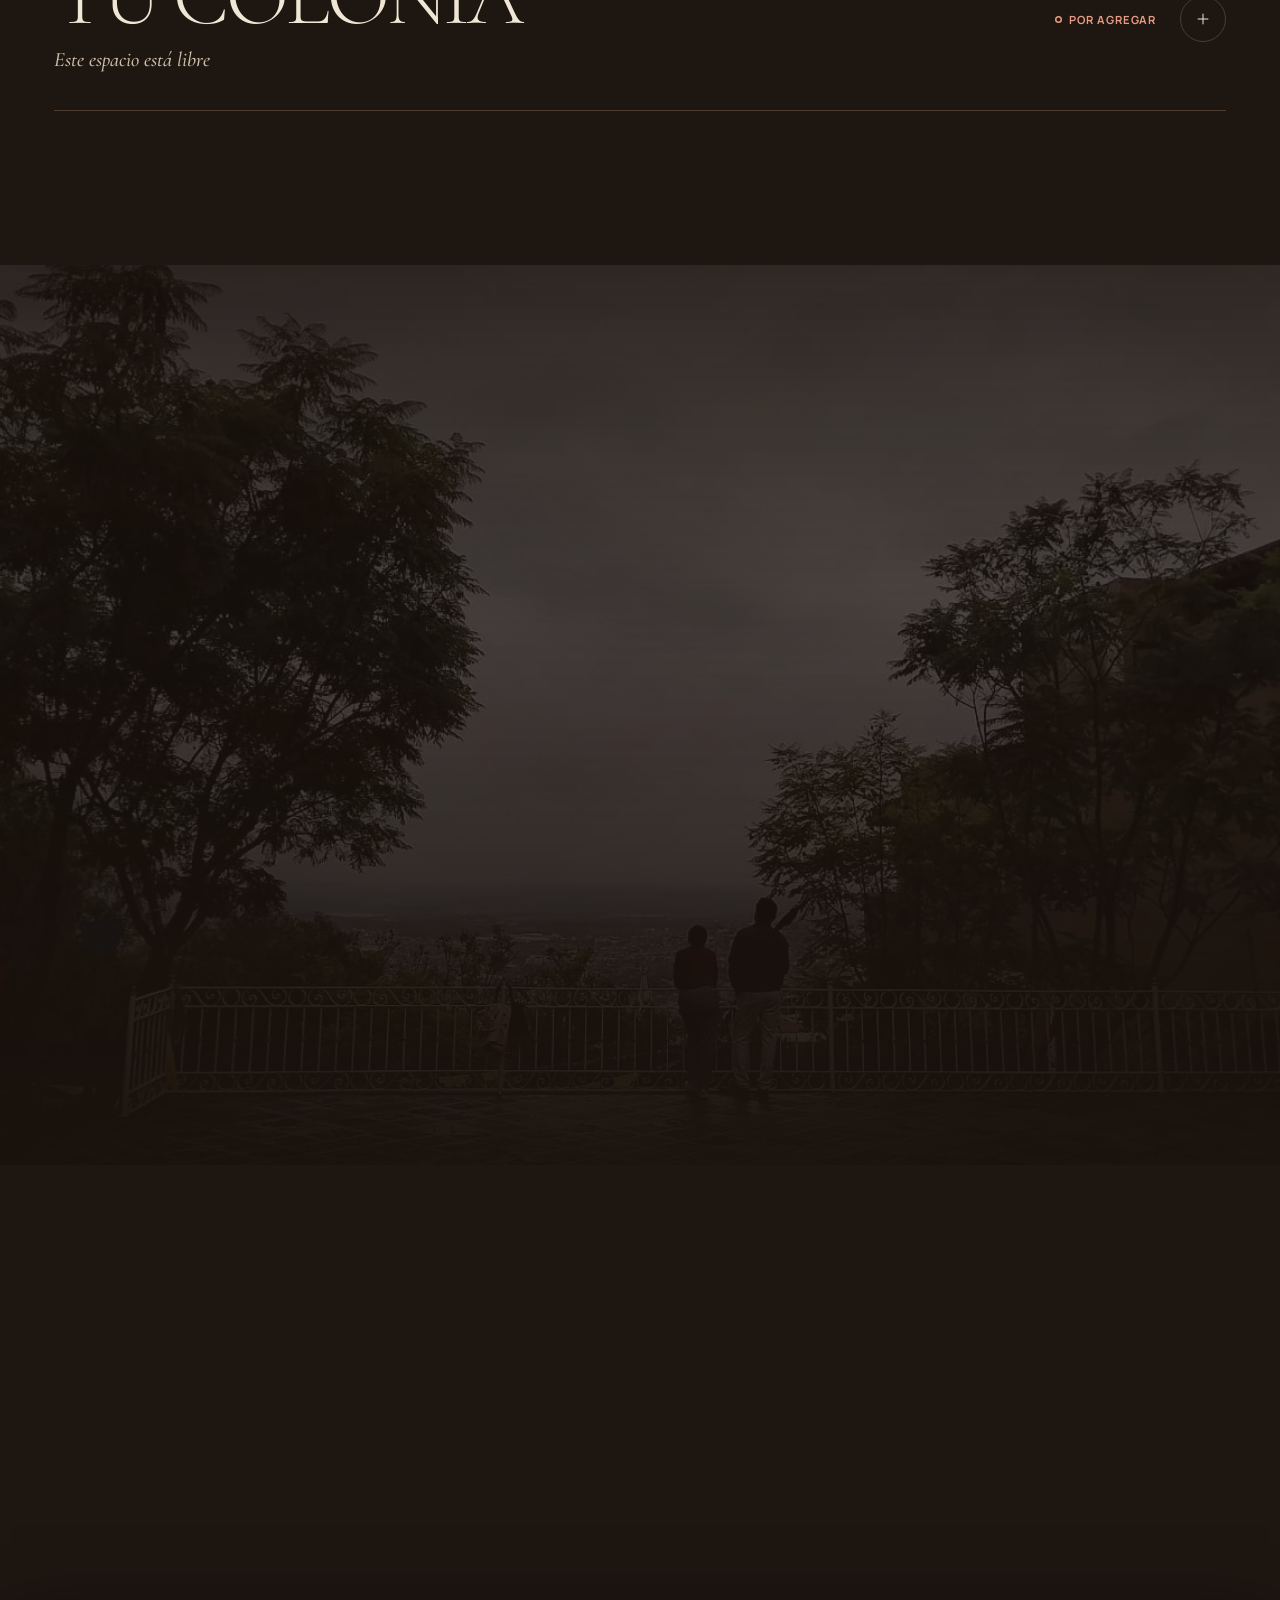
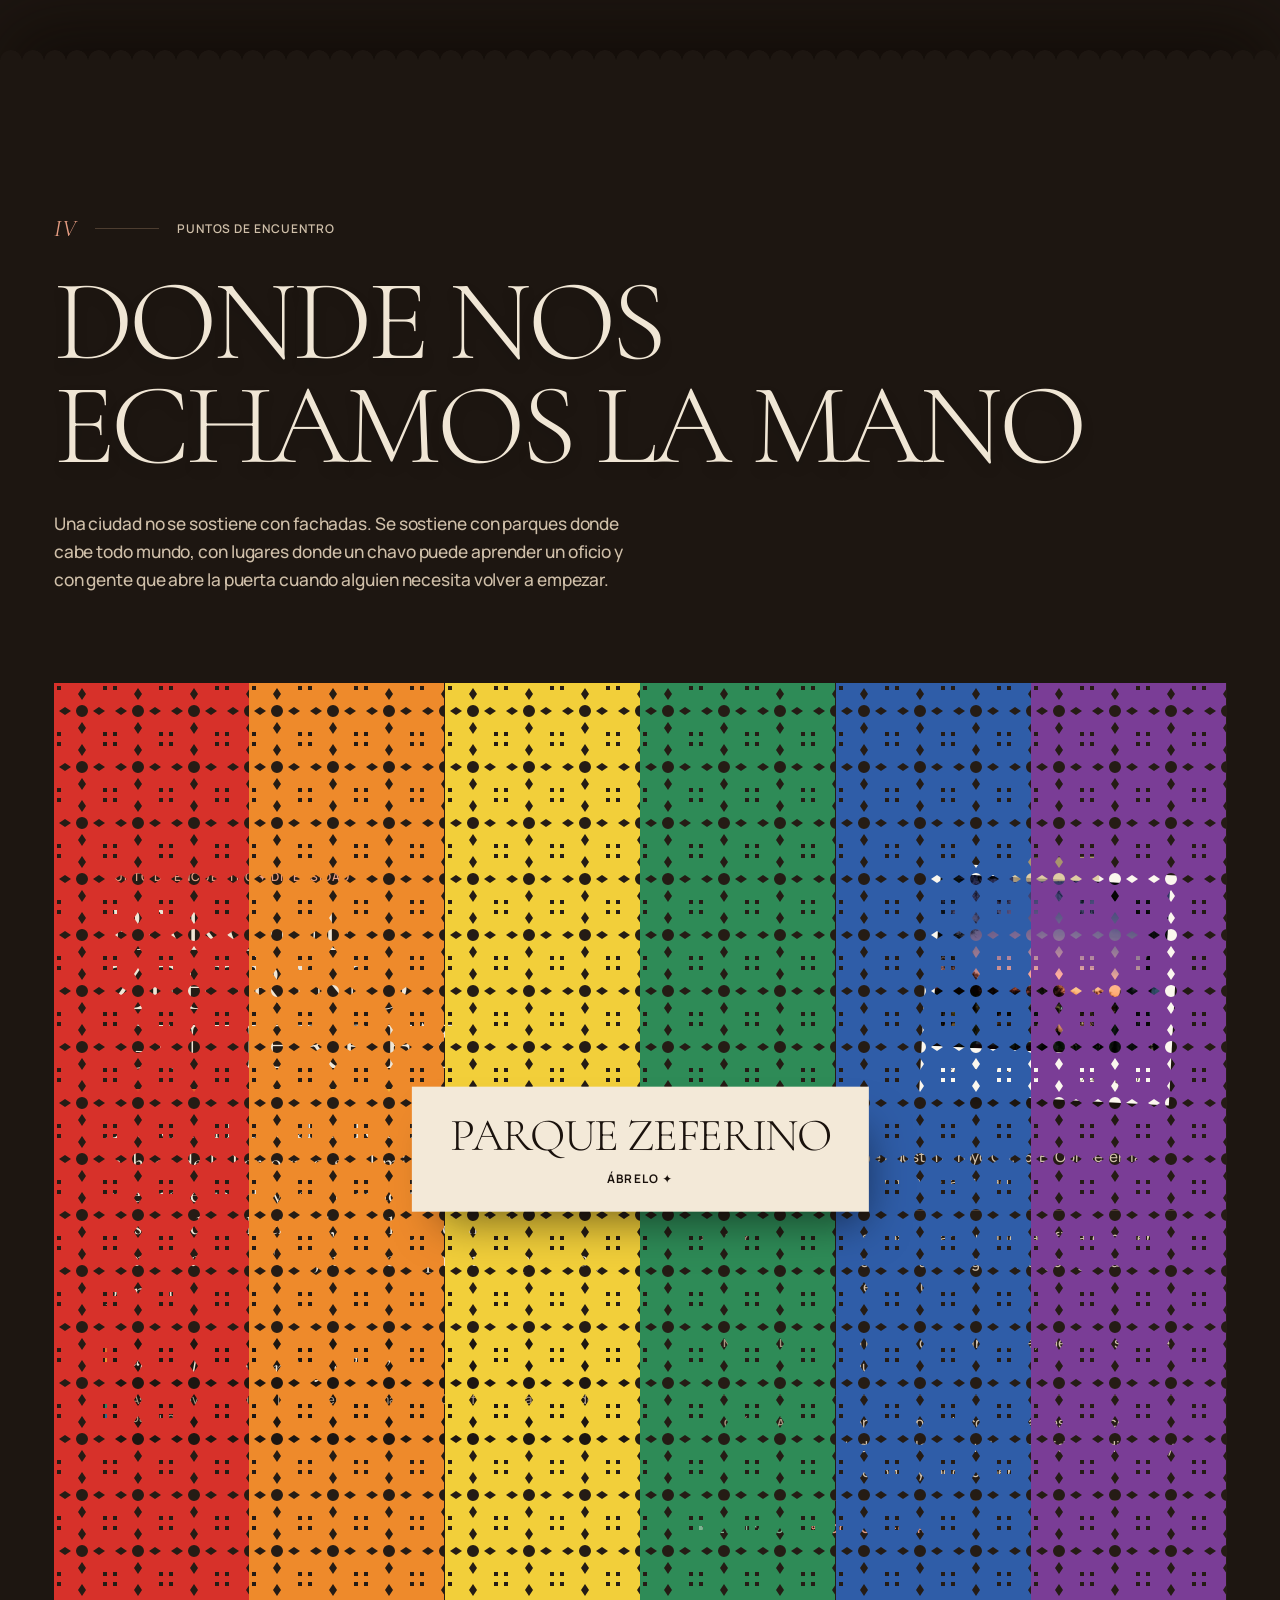
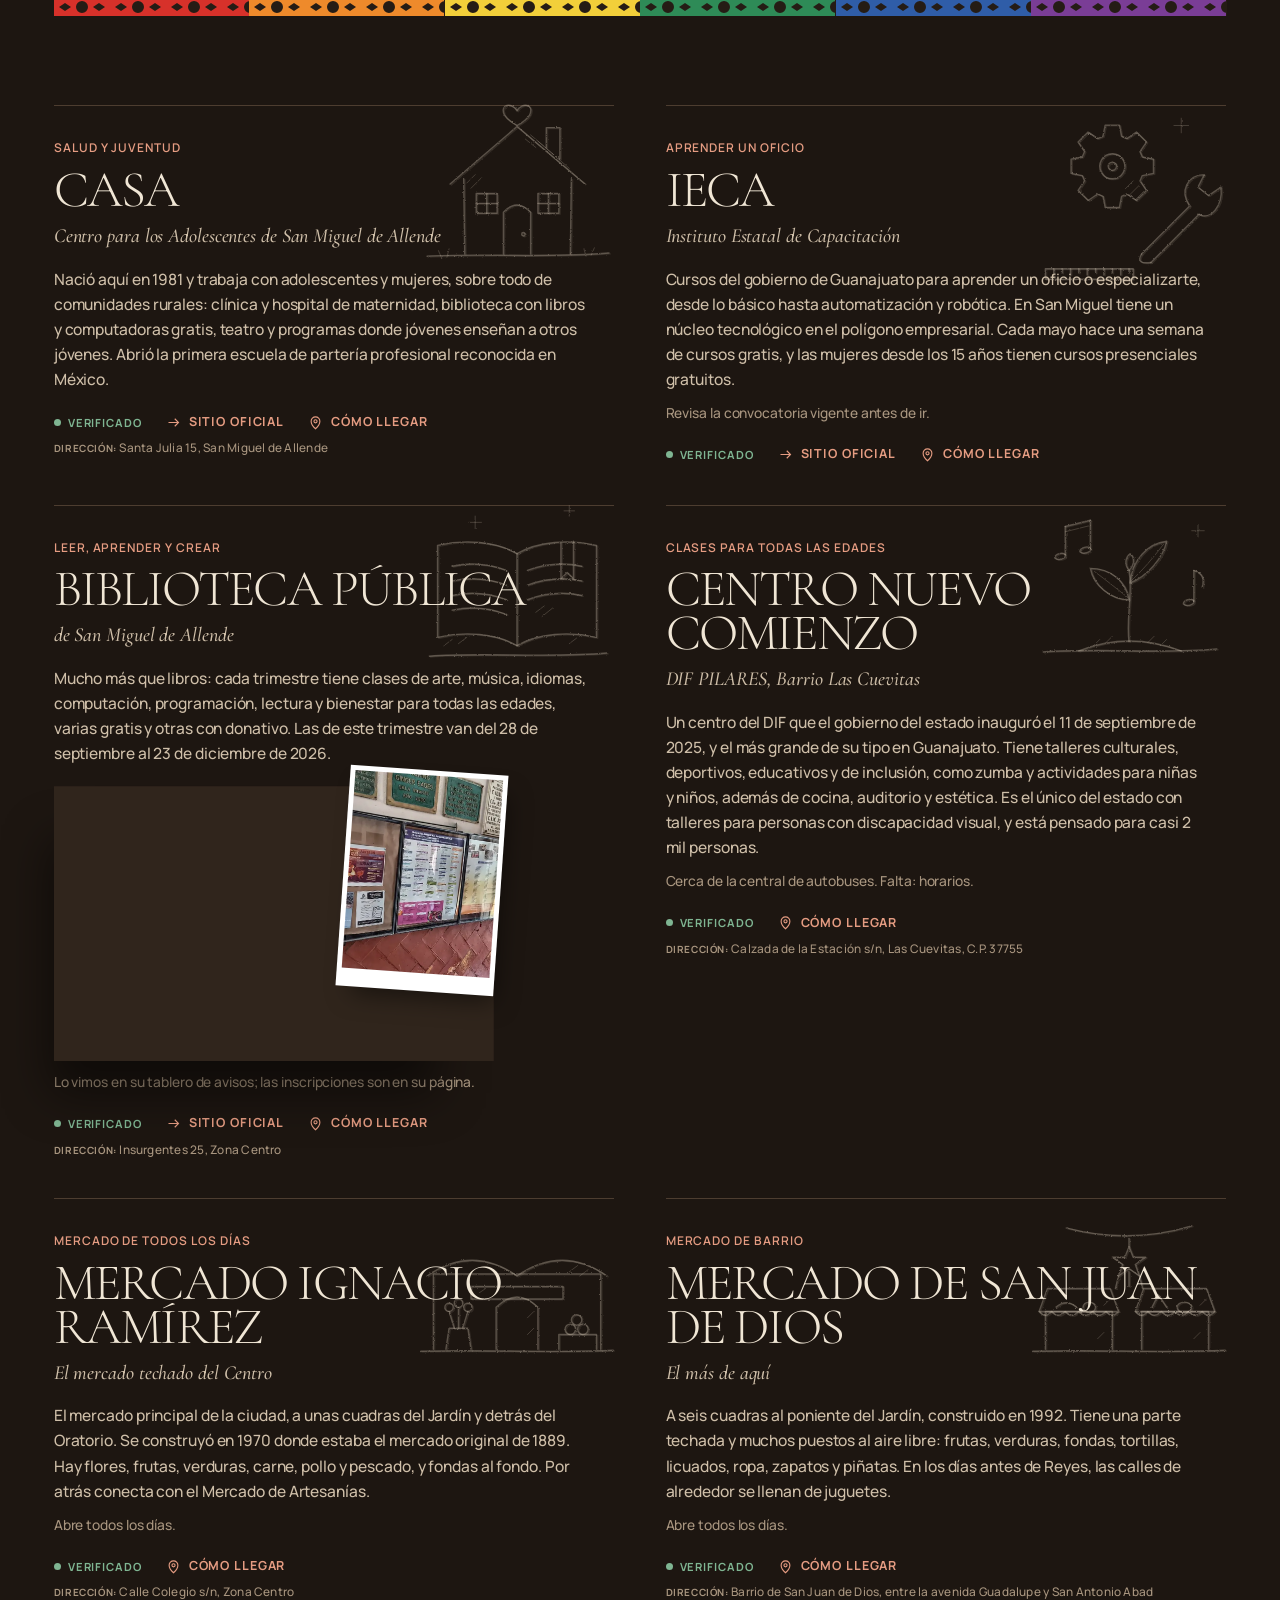
==== commit 272e4b20: "Rename index-3.html to index.html" ====
--- a/index.html
+++ b/index.html
@@ -10,7 +10,9 @@
 <meta property="og:type" content="website">
 <meta property="og:title" content="San Miguel, a pie de cantera">
 <meta property="og:description" content="Un recorrido por la vida diaria de San Miguel de Allende, colonia por colonia, hecho por jóvenes de Jóvenes con Rumbo.">
-<meta property="og:image" content="images/og-portada.jpg">
+<meta property="og:image" content="https://san-miguel-cantera.chris-mfajardo14.workers.dev/images/og-portada.jpg">
+<meta property="og:url" content="https://san-miguel-cantera.chris-mfajardo14.workers.dev/">
+<link rel="canonical" href="https://san-miguel-cantera.chris-mfajardo14.workers.dev/">
 <meta name="twitter:card" content="summary_large_image">
 <meta name="description" content="Un recorrido por la vida diaria de San Miguel de Allende, colonia por colonia, hecho por jóvenes del programa Jóvenes con Rumbo de YouthBuild México.">
 <meta name="description" content="San Miguel de Allende contado colonia por colonia por jóvenes de aquí: historia, comunidades, planes sin gastar, negocios locales, fiestas y lo que no sale en la postal. Un proyecto de Jóvenes con Rumbo, YouthBuild México.">
@@ -696,7 +698,7 @@
     <h3>Servicios de terceros al visitar la página</h3>
     <ul>
       <li><b>Tipografías de Google Fonts:</b> tu navegador las descarga de servidores de Google, que pueden registrar tu dirección IP.</li>
-      <li><b>Alojamiento:</b> la página está alojada en Cloudflare Pages. Cloudflare procesa datos técnicos, como tu dirección IP, para entregar la página y protegerla de ataques, conforme a su <a href="https://www.cloudflare.com/privacypolicy/" target="_blank" rel="noopener">política de privacidad</a>.</li>
+      <li><b>Alojamiento:</b> la página está alojada en Cloudflare, que procesa datos técnicos, como tu dirección IP, para entregar la página y protegerla de ataques, conforme a su <a href="https://www.cloudflare.com/privacypolicy/" target="_blank" rel="noopener">política de privacidad</a>.</li>
       <li><b>Enlaces externos:</b> Google Maps, el formulario de Google y los sitios de nuestras fuentes solo se abren si tú haces clic, y ahí aplican sus propias políticas.</li>
     </ul>
     <p>Más detalles en nuestra <a href="#cookies">política de cookies</a>.</p>
@@ -755,7 +757,7 @@
     <h3>Servicios de terceros</h3>
     <ul>
       <li><b>Google Fonts:</b> al cargar las tipografías, tu navegador se conecta a servidores de Google, que reciben tu dirección IP. Según Google, este servicio no instala cookies.</li>
-      <li><b>Cloudflare Pages:</b> el servicio donde está alojada la página procesa datos técnicos, como tu dirección IP, para entregarla y protegerla. Si detecta tráfico sospechoso, puede usar cookies técnicas de seguridad; no las usamos para rastrearte ni activamos su analítica.</li>
+      <li><b>Cloudflare:</b> el servicio donde está alojada la página procesa datos técnicos, como tu dirección IP, para entregarla y protegerla. Si detecta tráfico sospechoso, puede usar cookies técnicas de seguridad; no las usamos para rastrearte ni activamos su analítica.</li>
       <li><b>Google Maps y el formulario de Google:</b> solo si haces clic en “Cómo llegar” o en “Compartir mi historia”. Al entrar a esos sitios aplican las cookies y políticas de Google.</li>
     </ul>
     <h3>Si algún día cambia</h3>
